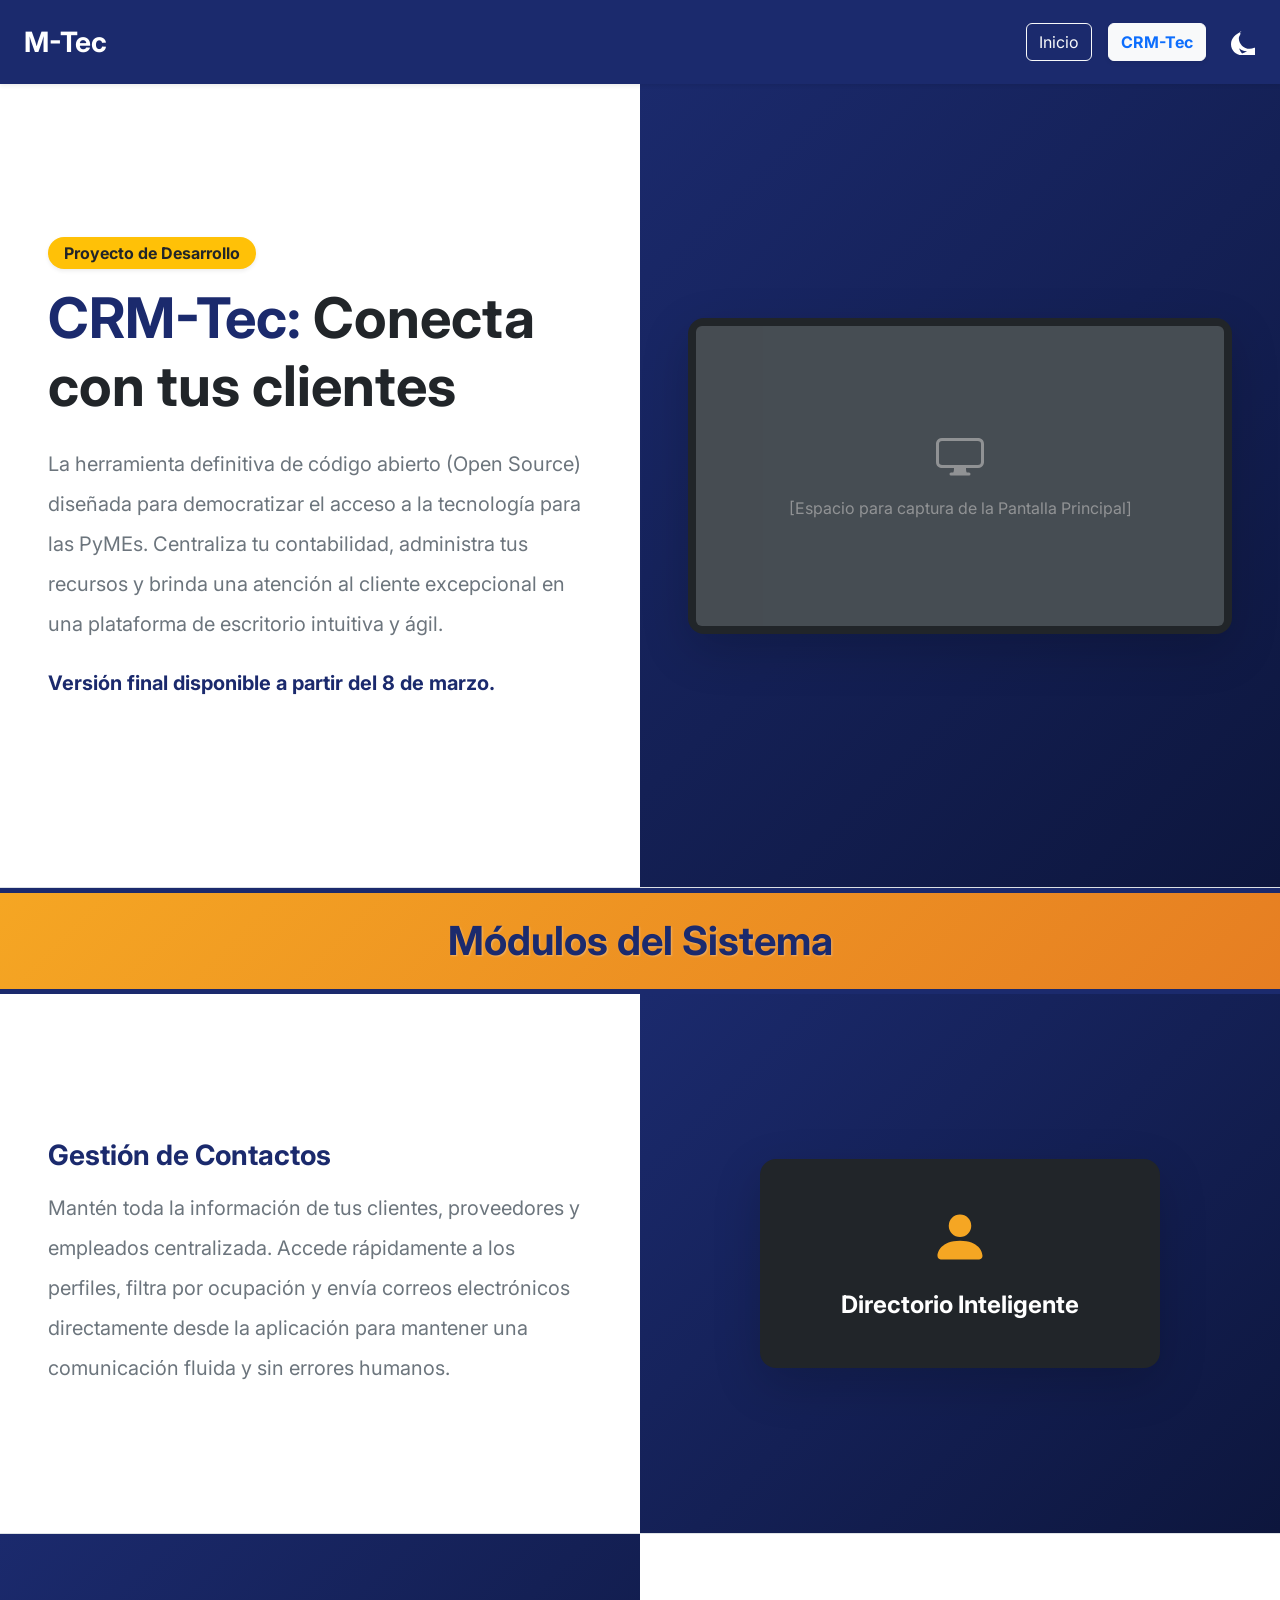
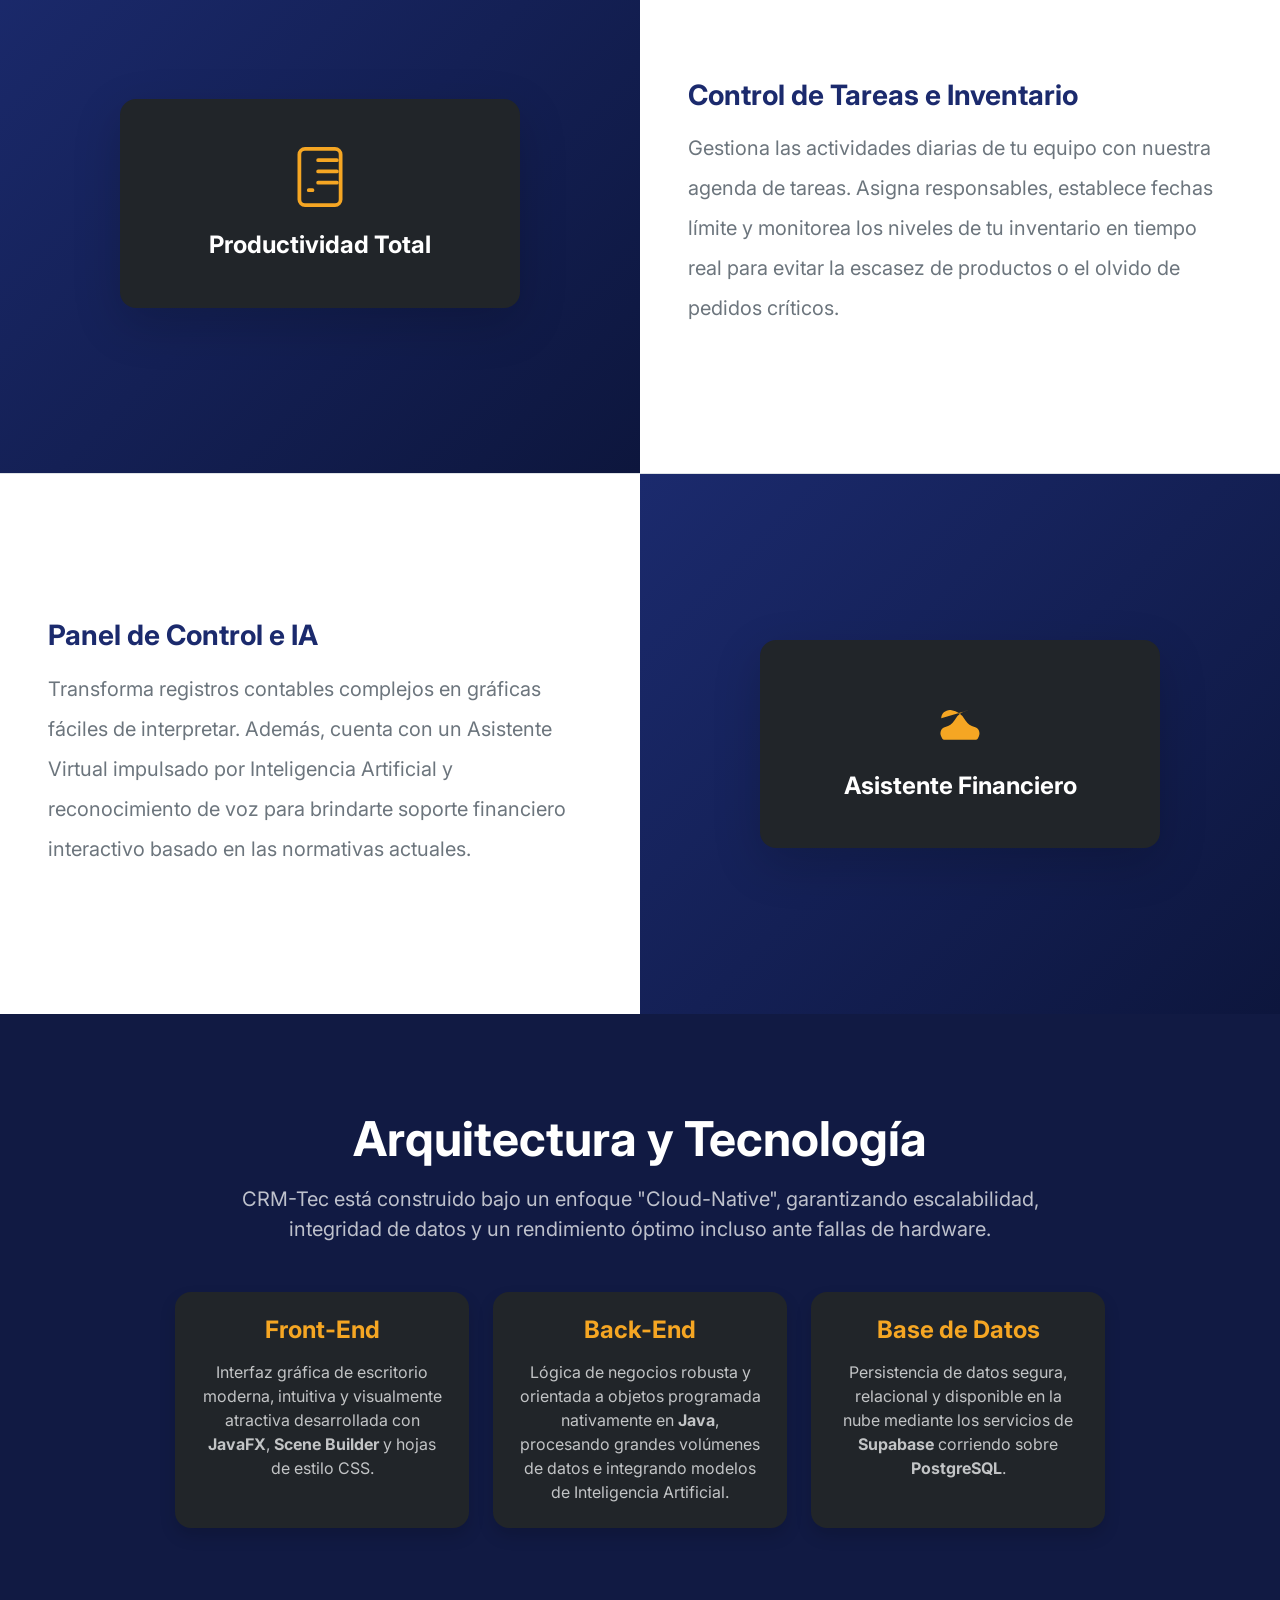
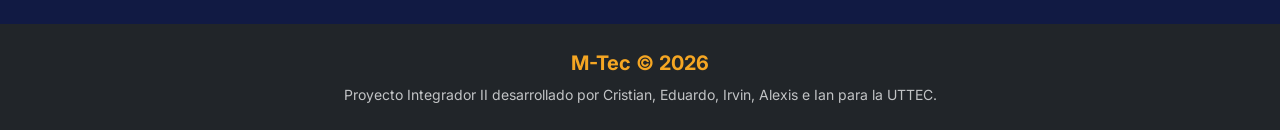
==== crm.html @ acd2c0f1 "Merge pull request #4 from ian-daniel-vera-hernandez/Dan arreglando enlaces" ====
<!DOCTYPE html>
<html lang="es" data-bs-theme="light">

<head>
  <meta charset="UTF-8">
  <meta name="viewport" content="width=device-width, initial-scale=1.0">
  <link href="https://cdn.jsdelivr.net/npm/bootstrap@5.3.2/dist/css/bootstrap.min.css" rel="stylesheet">
  <link rel="stylesheet" href="assets/css/index.css">
  <title>CRM-Tec | Gestión Inteligente</title>
</head>

<body>
  <nav class="navbar navbar-expand-lg navbar-dark barra-navegacion shadow-sm fixed-top">
    <div class="container-fluid px-4">
      <a class="navbar-brand fw-bold fs-3" href="index.html">M-Tec</a>
      <div class="d-flex gap-3 align-items-center">
        <a href="index.html" class="btn btn-outline-light">Inicio</a>
        <a href="crm.html" class="btn btn-light fw-bold text-primary shadow-sm">CRM-Tec</a>
        
        <button class="btn btn-link text-white p-0 ms-2" id="bd-theme-toggle" type="button" aria-expanded="false" aria-label="Cambiar tema">
          <svg class="bi theme-icon-active icono-luna" width="24" height="24" fill="currentColor" viewBox="0 0 16 16">
            <path d="M6 .278a.768.768 0 0 1 .08.858 7.208 7.208 0 0 0-.878 3.46c0 4.021 3.278 7.277 7.218 7.277a7.15 7.15 0 0 0 3.06-.683.768.768 0 0 1 .888.162 7.12 7.12 0 0 1 1.574 3.03.768.768 0 0 1-.81 1.002A11.305 11.305 0 0 1 7.23 16C3.237 16 0 12.763 0 8.77 0 4.91 3.105 1.766 7.02.484a.768.768 0 0 1 .18-.016zm.41 1.48A9.33 9.33 0 0 0 5 8.77c0 2.398.9 4.587 2.37 6.242A10.317 10.317 0 0 0 10.7 13.5a8.216 8.216 0 0 1-3.665-.877c-2.112-1.225-3.56-3.47-3.56-5.853 0-2.26.835-4.33 2.212-5.91zm0 0z"/>
          </svg>
          <svg class="bi d-none theme-icon-active icono-sol" width="24" height="24" fill="#F5A623" viewBox="0 0 16 16">
            <path d="M8 11a3 3 0 1 1 0-6 3 3 0 0 1 0 6zm0 1a4 4 0 1 0 0-8 4 4 0 0 0 0 8zM8 0a.5.5 0 0 1 .5.5v2a.5.5 0 0 1-1 0v-2A.5.5 0 0 1 8 0zm0 13a.5.5 0 0 1 .5.5v2a.5.5 0 0 1-1 0v-2a.5.5 0 0 1 .5-.5zM11.778 3.32a.5.5 0 0 1 .707 0l1.414 1.414a.5.5 0 0 1-.707.707L11.778 3.32zm-7.356 8.56a.5.5 0 0 1 .707 0l1.414 1.414a.5.5 0 0 1-.707.707l-1.414-1.414a.5.5 0 0 1 0-.707zm5.558 0a.5.5 0 0 1 .707 0l1.414 1.414a.5.5 0 0 1-.707.707L9.98 11.88zm-7.356-8.56a.5.5 0 0 1 .707 0l1.414 1.414a.5.5 0 0 1-.707.707L2.624 3.32zm13.376 4.68a.5.5 0 0 1 .5.5v1a.5.5 0 0 1-1 0v-1a.5.5 0 0 1 .5-.5zm-15 0a.5.5 0 0 1 .5.5v1a.5.5 0 0 1-1 0v-1a.5.5 0 0 1 .5-.5z"/>
          </svg>
        </button>
      </div>
    </div>
  </nav>

  <main class="container-fluid p-0 pt-5 mt-3">
    
    <div class="row g-0 contenedor1 border-bottom">
      <div class="col-12 col-md-6 d-flex justify-content-center align-items-start flex-column p-5 bg-body">
        <span class="badge bg-warning text-dark mb-3 px-3 py-2 fs-6 rounded-pill shadow-sm">Proyecto de Desarrollo</span>
        <h1 class="display-4 fw-bold mb-4"><span class="texto-destacado">CRM-Tec:</span> Conecta con tus clientes</h1>
        
        <p class="fs-5 text-secondary lh-lg mb-4">
          La herramienta definitiva de código abierto (Open Source) diseñada para democratizar el acceso a la tecnología para las PyMEs. Centraliza tu contabilidad, administra tus recursos y brinda una atención al cliente excepcional en una plataforma de escritorio intuitiva y ágil.
        </p>
        <p class="fs-5 fw-bold" style="color: #1B2A6D;">
          Versión final disponible a partir del 8 de marzo.
        </p>
      </div>

      <div class="col-12 col-md-6 divIzq d-flex justify-content-center align-items-center p-5">
        <div class="card bg-dark text-white border-0 shadow-lg w-100" style="border-radius: 1rem; max-width: 600px;">
          <div class="card-body p-2">
             <div class="bg-secondary rounded p-5 text-center d-flex flex-column justify-content-center align-items-center" style="height: 300px; opacity: 0.5;">
                 <svg xmlns="http://www.w3.org/2000/svg" width="48" height="48" fill="currentColor" class="bi bi-display mb-3" viewBox="0 0 16 16">
                    <path d="M0 4s0-2 2-2h12s2 0 2 2v6s0 2-2 2h-4c0 .667.083 1.167.25 1.5H11a.5.5 0 0 1 0 1H5a.5.5 0 0 1 0-1h.75c.167-.333.25-.833.25-1.5H2s-2 0-2-2V4zm1.398-.855a.758.758 0 0 0-.254.302A1.46 1.46 0 0 0 1 4.01V10c0 .325.078.502.145.602.07.105.17.188.302.254a1.464 1.464 0 0 0 .538.143L2.01 11H14c.325 0 .502-.078.602-.145a.758.758 0 0 0 .254-.302 1.464 1.464 0 0 0 .143-.538L15 10V4c0-.325-.078-.502-.145-.602a.757.757 0 0 0-.302-.254A1.46 1.46 0 0 0 13.99 3H2c-.325 0-.502.078-.602.145z"/>
                 </svg>
                 <p class="mb-0">[Espacio para captura de la Pantalla Principal]</p>
             </div>
          </div>
        </div>
      </div>
    </div>

    <div class="row g-0 justify-content-center align-items-center separador-titulo shadow-sm">
      <div class="col-12 text-center py-4 py-md-4">
        <h2 class="display-6 fw-bold text-body mb-0">Módulos del Sistema</h2>
      </div>
    </div>

    <div class="row g-0 contenedor-paso border-bottom">
      <div class="col-12 col-md-6 d-flex justify-content-center align-items-start flex-column p-5 bg-body">
        <h3 class="fw-bold mb-3 texto-destacado">Gestión de Contactos</h3>
        <p class="fs-5 text-secondary lh-lg mb-0">
          Mantén toda la información de tus clientes, proveedores y empleados centralizada. Accede rápidamente a los perfiles, filtra por ocupación y envía correos electrónicos directamente desde la aplicación para mantener una comunicación fluida y sin errores humanos.
        </p>
      </div>
      <div class="col-12 col-md-6 divIzq d-flex justify-content-center align-items-center p-5">
        <div class="card bg-dark text-white border-0 shadow-lg" style="border-radius: 1rem; max-width: 400px; width: 100%;">
          <div class="card-body text-center p-5">
            <div class="mb-4">
              <svg xmlns="http://www.w3.org/2000/svg" width="60" height="60" class="icono-paso" fill="#F5A623" viewBox="0 0 16 16">
                <path d="M3 14s-1 0-1-1 1-4 6-4 6 3 6 4-1 1-1 1H3Zm5-6a3 3 0 1 0 0-6 3 3 0 0 0 0 6Z"/>
              </svg>
            </div>
            <h4 class="card-title fw-bold mb-0">Directorio Inteligente</h4>
          </div>
        </div>
      </div>
    </div>

    <div class="row g-0 contenedor-paso border-bottom flex-column-reverse flex-md-row">
      <div class="col-12 col-md-6 divIzq d-flex justify-content-center align-items-center p-5">
        <div class="card bg-dark text-white border-0 shadow-lg" style="border-radius: 1rem; max-width: 400px; width: 100%;">
          <div class="card-body text-center p-5">
            <div class="mb-4">
              <svg xmlns="http://www.w3.org/2000/svg" width="60" height="60" class="icono-paso" fill="#F5A623" viewBox="0 0 16 16">
                <path d="M12.5 3a.5.5 0 0 1 0 1h-5a.5.5 0 0 1 0-1h5zm0 3a.5.5 0 0 1 0 1h-5a.5.5 0 0 1 0-1h5zm.5 3.5a.5.5 0 0 0-.5-.5h-5a.5.5 0 0 0 0 1h5a.5.5 0 0 0 .5-.5zm-6.5 2a.5.5 0 0 0-.5-.5h-1a.5.5 0 0 0 0 1h1a.5.5 0 0 0 .5-.5z"/>
                <path d="M2 2a2 2 0 0 1 2-2h8a2 2 0 0 1 2 2v12a2 2 0 0 1-2 2H4a2 2 0 0 1-2-2V2zm10-1H4a1 1 0 0 0-1 1v12a1 1 0 0 0 1 1h8a1 1 0 0 0 1-1V2a1 1 0 0 0-1-1z"/>
              </svg>
            </div>
            <h4 class="card-title fw-bold mb-0">Productividad Total</h4>
          </div>
        </div>
      </div>
      <div class="col-12 col-md-6 d-flex justify-content-center align-items-start flex-column p-5 bg-body">
        <h3 class="fw-bold mb-3 texto-destacado">Control de Tareas e Inventario</h3>
        <p class="fs-5 text-secondary lh-lg mb-0">
          Gestiona las actividades diarias de tu equipo con nuestra agenda de tareas. Asigna responsables, establece fechas límite y monitorea los niveles de tu inventario en tiempo real para evitar la escasez de productos o el olvido de pedidos críticos.
        </p>
      </div>
    </div>

    <div class="row g-0 contenedor-paso">
      <div class="col-12 col-md-6 d-flex justify-content-center align-items-start flex-column p-5 bg-body">
        <h3 class="fw-bold mb-3 texto-destacado">Panel de Control e IA</h3>
        <p class="fs-5 text-secondary lh-lg mb-0">
          Transforma registros contables complejos en gráficas fáciles de interpretar. Además, cuenta con un Asistente Virtual impulsado por Inteligencia Artificial y reconocimiento de voz para brindarte soporte financiero interactivo basado en las normativas actuales.
        </p>
      </div>
      <div class="col-12 col-md-6 divIzq d-flex justify-content-center align-items-center p-5">
        <div class="card bg-dark text-white border-0 shadow-lg" style="border-radius: 1rem; max-width: 400px; width: 100%;">
          <div class="card-body text-center p-5">
            <div class="mb-4">
              <svg xmlns="http://www.w3.org/2000/svg" width="60" height="60" class="icono-paso" fill="#F5A623" viewBox="0 0 16 16">
                <path d="M6 12.5a.5.5 0 0 1 .5-.5h3a.5.5 0 0 1 0 1h-3a.5.5 0 0 1-.5-.5ZM3 8.062C3 6.76 4.235 5.765 5.53 5.889a5.22 5.22 0 0 1 3.928 2.769 4.368 4.368 0 0 0 2.426 1.76c1.081.24 1.616 1.498 1.156 2.476l-.283.605a.5.5 0 0 1-.453.284h-8.6a.5.5 0 0 1-.453-.284l-.283-.605C2.502 11.92 3 10.662 4.081 10.422a4.368 4.368 0 0 0 2.426-1.76 5.22 5.22 0 0 1 3.928-2.769Z"/>
              </svg>
            </div>
            <h4 class="card-title fw-bold mb-0">Asistente Financiero</h4>
          </div>
        </div>
      </div>
    </div>

    <div class="row g-0 justify-content-center align-items-center py-5" style="background-color: #111a43;">
      <div class="col-12 text-center p-5">
        <h2 class="display-5 fw-bold text-white mb-3">Arquitectura y Tecnología</h2>
        <p class="fs-5 text-light opacity-75 mb-5 mx-auto" style="max-width: 800px;">
          CRM-Tec está construido bajo un enfoque "Cloud-Native", garantizando escalabilidad, integridad de datos y un rendimiento óptimo incluso ante fallas de hardware.
        </p>
        
        <div class="row justify-content-center gap-4 px-3">
          <div class="col-12 col-md-3 card bg-dark text-white border-0 shadow p-4" style="border-radius: 1rem;">
            <h4 class="fw-bold mb-3" style="color: #F5A623;">Front-End</h4>
            <p class="text-light opacity-75 mb-0">Interfaz gráfica de escritorio moderna, intuitiva y visualmente atractiva desarrollada con <strong>JavaFX</strong>, <strong>Scene Builder</strong> y hojas de estilo CSS.</p>
          </div>
          
          <div class="col-12 col-md-3 card bg-dark text-white border-0 shadow p-4" style="border-radius: 1rem;">
            <h4 class="fw-bold mb-3" style="color: #F5A623;">Back-End</h4>
            <p class="text-light opacity-75 mb-0">Lógica de negocios robusta y orientada a objetos programada nativamente en <strong>Java</strong>, procesando grandes volúmenes de datos e integrando modelos de Inteligencia Artificial.</p>
          </div>

          <div class="col-12 col-md-3 card bg-dark text-white border-0 shadow p-4" style="border-radius: 1rem;">
            <h4 class="fw-bold mb-3" style="color: #F5A623;">Base de Datos</h4>
            <p class="text-light opacity-75 mb-0">Persistencia de datos segura, relacional y disponible en la nube mediante los servicios de <strong>Supabase</strong> corriendo sobre <strong>PostgreSQL</strong>.</p>
          </div>
        </div>
      </div>
    </div>

    <footer class="bg-dark text-white text-center py-4">
      <div class="container">
          <p class="mb-1 fw-bold fs-5" style="color: #F5A623;">M-Tec &copy; 2026</p>
          <small class="text-light opacity-75">Proyecto Integrador II desarrollado por Cristian, Eduardo, Irvin, Alexis e Ian para la UTTEC.</small>
      </div>
    </footer>

  </main>

  <script src="https://cdn.jsdelivr.net/npm/bootstrap@5.3.2/dist/js/bootstrap.bundle.min.js"></script>
  <script src="assets/js/theme.js"></script>
</body>

</html>
---- assets/css/index.css ----
/* Importamos una fuente más limpia de Google Fonts (opcional pero recomendado) */
@import url('https://fonts.googleapis.com/css2?family=Inter:wght@300;400;600;700&display=swap');

body {
    font-family: 'Inter', sans-serif; /* Cambia la fuente estándar por una más moderna */
}

/* Barra de navegación */
.barra-navegacion {
    background-color: #1B2A6D;
    padding: 1rem 0;
}

/* Lado izquierdo con un degradado sutil para mayor profundidad */
.divIzq {
    background: linear-gradient(135deg, #1B2A6D 0%, #0d163d 100%);
}

/* Ajustamos la altura restando aproximadamente el alto del navbar */
.contenedor1 {
    min-height: calc(100vh - 76px);
}

/* Color personalizado para destacar texto en el lado derecho */
.texto-destacado {
    color: #1B2A6D;
}

/* Franja de separación con color cálido complementario */
.separador-titulo {
    /* Degradado sutil en tonos ámbar/dorado tecnológico */
    background: linear-gradient(135deg, #F5A623 0%, #E67E22 100%);
    border-top: 5px solid #1B2A6D; /* Una pequeña línea azul arriba para fusionar con la sección anterior */
        border-bottom: 5px solid #1B2A6D; /* Una pequeña línea azul arriba para fusionar con la sección anterior */

}

/* Ajustes para el texto sobre el fondo cálido */
.separador-titulo h2 {
    /* Usamos el azul marino de M-Tec para el texto, creando un contraste perfecto */
    color: #1B2A6D !important; 
    text-shadow: 1px 1px 2px rgba(255, 255, 255, 0.3); /* Un brillo sutil para que resalte más */
}

/* Definición de la animación para el brillo */
@keyframes brilloMetal {
    0% { transform: translateX(-100%); }
    20% { transform: translateX(100%); }
    100% { transform: translateX(100%); }
}

/* Ajustes para el texto sobre el metal */
.separador-metalizado h2 {
    /* Usamos un color oscuro casi negro para contrastar bien */
    color: #333 !important; 
    position: relative; /* Asegura que el texto esté sobre el brillo */
    z-index: 1; 
}

/* Altura uniforme para los pasos de "Cómo trabajamos" */
.contenedor-paso {
    min-height: 60vh; /* Ocupará el 60% de la altura de la pantalla */
}

/* Opcional: Si en algún momento quieres cambiar el color de los íconos */
.icono-paso {
    fill: #F5A623; /* Tu color ámbar */
}

/* Efecto hover para el botón de contacto */
.contact-hover {
    transition: transform 0.3s ease, box-shadow 0.3s ease;
}

.contact-hover:hover {
    transform: translateY(-5px);
    box-shadow: 0 10px 20px rgba(0,0,0,0.2) !important;
}
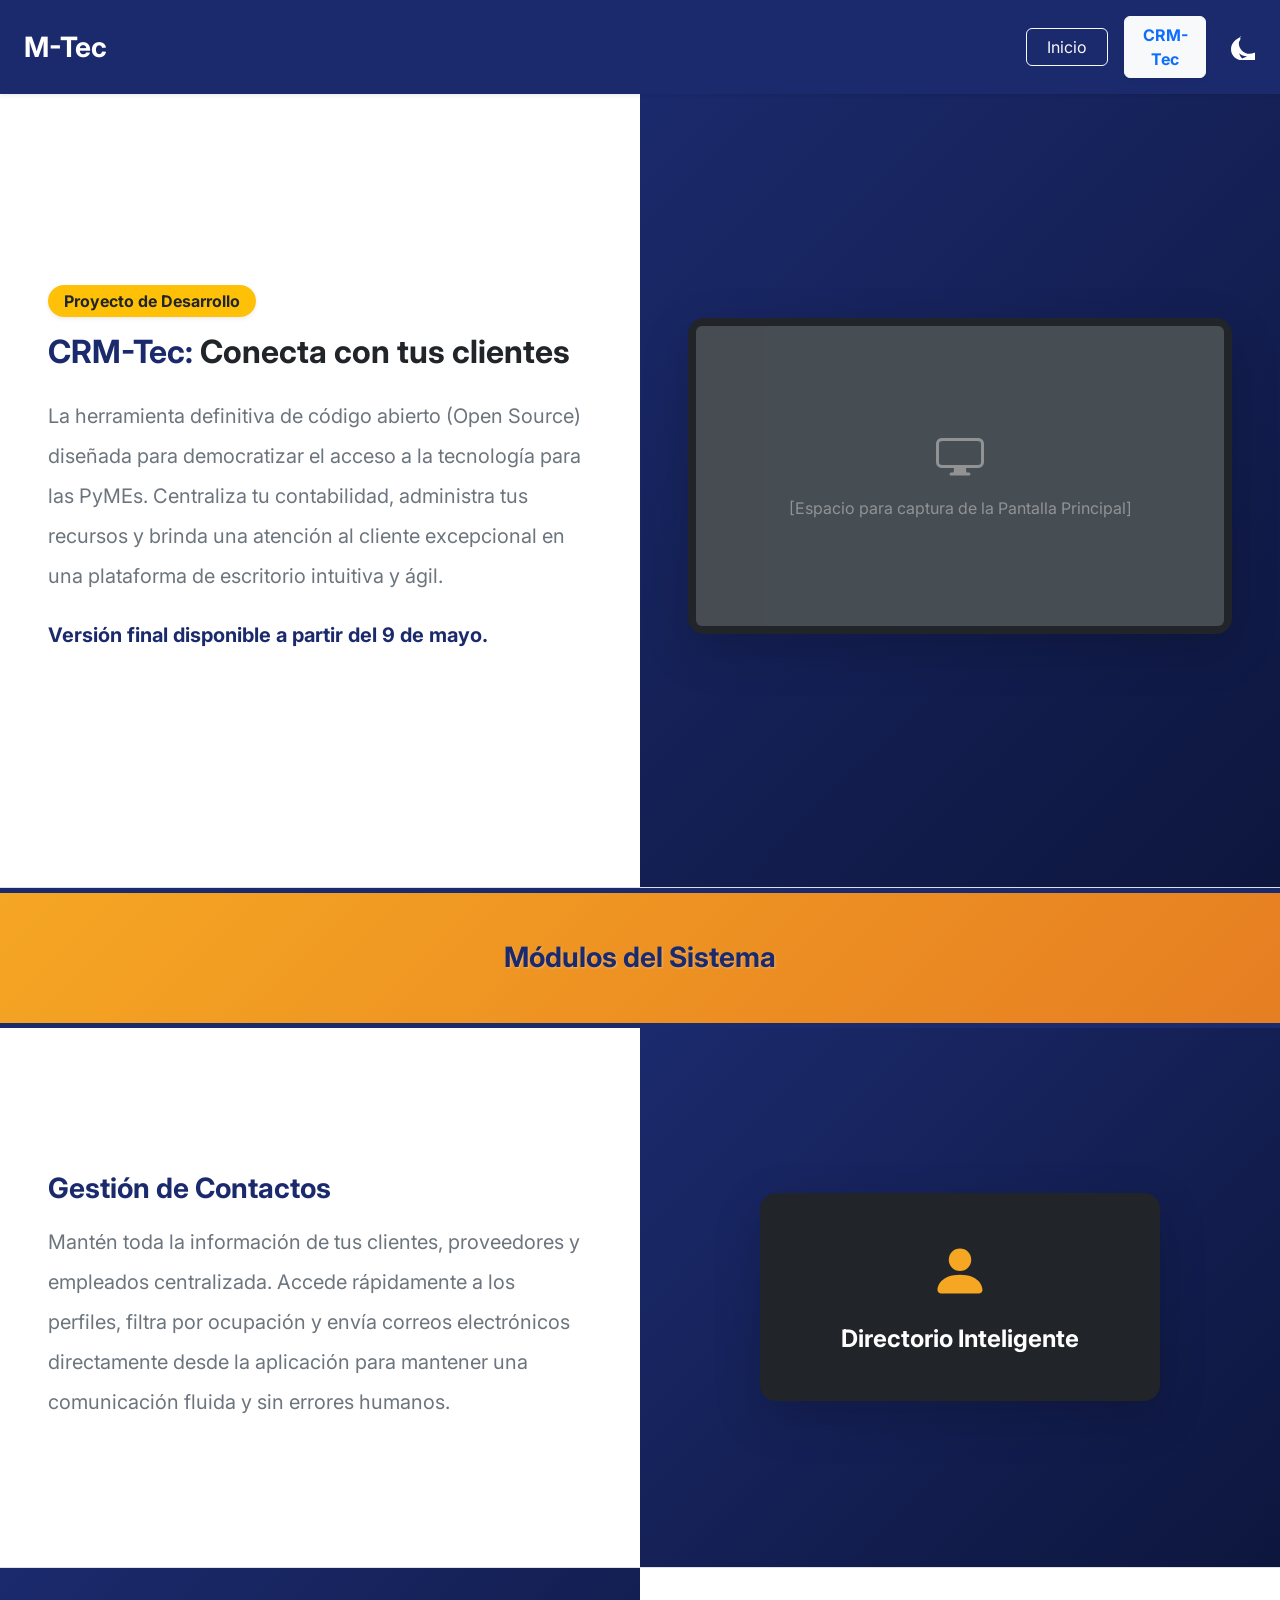
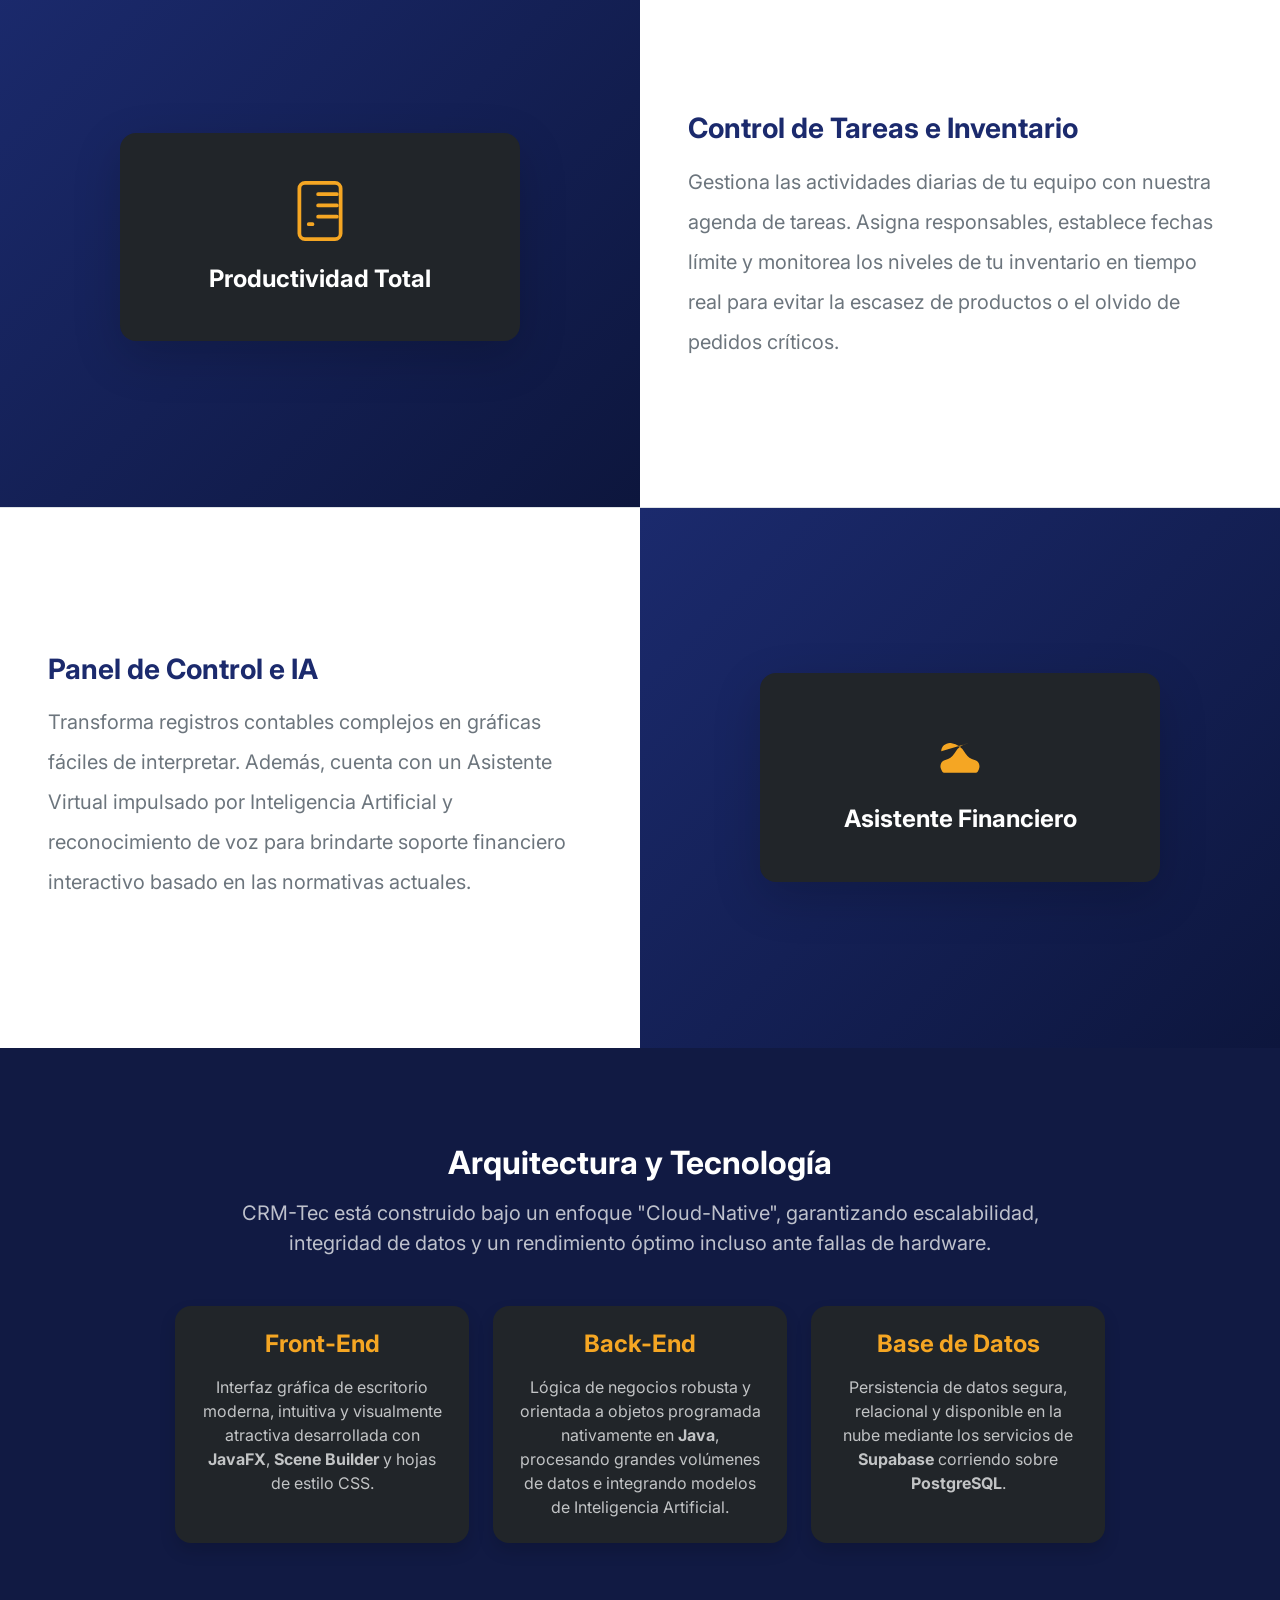
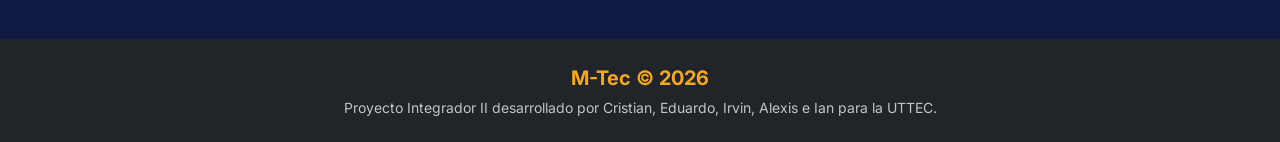
==== commit 9ef978e4: "responsividad" ====
--- a/crm.html
+++ b/crm.html
@@ -13,18 +13,25 @@
   <nav class="navbar navbar-expand-lg navbar-dark barra-navegacion shadow-sm fixed-top">
     <div class="container-fluid px-4">
       <a class="navbar-brand fw-bold fs-3" href="index.html">M-Tec</a>
-      <div class="d-flex gap-3 align-items-center">
-        <a href="index.html" class="btn btn-outline-light">Inicio</a>
-        <a href="crm.html" class="btn btn-light fw-bold text-primary shadow-sm">CRM-Tec</a>
-        
-        <button class="btn btn-link text-white p-0 ms-2" id="bd-theme-toggle" type="button" aria-expanded="false" aria-label="Cambiar tema">
-          <svg class="bi theme-icon-active icono-luna" width="24" height="24" fill="currentColor" viewBox="0 0 16 16">
-            <path d="M6 .278a.768.768 0 0 1 .08.858 7.208 7.208 0 0 0-.878 3.46c0 4.021 3.278 7.277 7.218 7.277a7.15 7.15 0 0 0 3.06-.683.768.768 0 0 1 .888.162 7.12 7.12 0 0 1 1.574 3.03.768.768 0 0 1-.81 1.002A11.305 11.305 0 0 1 7.23 16C3.237 16 0 12.763 0 8.77 0 4.91 3.105 1.766 7.02.484a.768.768 0 0 1 .18-.016zm.41 1.48A9.33 9.33 0 0 0 5 8.77c0 2.398.9 4.587 2.37 6.242A10.317 10.317 0 0 0 10.7 13.5a8.216 8.216 0 0 1-3.665-.877c-2.112-1.225-3.56-3.47-3.56-5.853 0-2.26.835-4.33 2.212-5.91zm0 0z"/>
-          </svg>
-          <svg class="bi d-none theme-icon-active icono-sol" width="24" height="24" fill="#F5A623" viewBox="0 0 16 16">
-            <path d="M8 11a3 3 0 1 1 0-6 3 3 0 0 1 0 6zm0 1a4 4 0 1 0 0-8 4 4 0 0 0 0 8zM8 0a.5.5 0 0 1 .5.5v2a.5.5 0 0 1-1 0v-2A.5.5 0 0 1 8 0zm0 13a.5.5 0 0 1 .5.5v2a.5.5 0 0 1-1 0v-2a.5.5 0 0 1 .5-.5zM11.778 3.32a.5.5 0 0 1 .707 0l1.414 1.414a.5.5 0 0 1-.707.707L11.778 3.32zm-7.356 8.56a.5.5 0 0 1 .707 0l1.414 1.414a.5.5 0 0 1-.707.707l-1.414-1.414a.5.5 0 0 1 0-.707zm5.558 0a.5.5 0 0 1 .707 0l1.414 1.414a.5.5 0 0 1-.707.707L9.98 11.88zm-7.356-8.56a.5.5 0 0 1 .707 0l1.414 1.414a.5.5 0 0 1-.707.707L2.624 3.32zm13.376 4.68a.5.5 0 0 1 .5.5v1a.5.5 0 0 1-1 0v-1a.5.5 0 0 1 .5-.5zm-15 0a.5.5 0 0 1 .5.5v1a.5.5 0 0 1-1 0v-1a.5.5 0 0 1 .5-.5z"/>
-          </svg>
-        </button>
+      
+      <button class="navbar-toggler border-0 shadow-none" type="button" data-bs-toggle="collapse" data-bs-target="#menuNavegacion" aria-controls="menuNavegacion" aria-expanded="false" aria-label="Alternar navegación">
+        <span class="navbar-toggler-icon"></span>
+      </button>
+
+      <div class="collapse navbar-collapse justify-content-end mt-3 mt-lg-0" id="menuNavegacion">
+        <div class="d-flex gap-3 align-items-center flex-column flex-lg-row">
+          <a href="index.html" class="btn btn-outline-light w-100 text-center">Inicio</a>
+          <a href="crm.html" class="btn btn-light fw-bold text-primary shadow-sm w-100 text-center">CRM-Tec</a>
+          
+          <button class="btn btn-link text-white p-0 ms-lg-2 mt-2 mt-lg-0" id="bd-theme-toggle" type="button" aria-expanded="false" aria-label="Cambiar tema">
+            <svg class="bi theme-icon-active icono-luna" width="24" height="24" fill="currentColor" viewBox="0 0 16 16">
+              <path d="M6 .278a.768.768 0 0 1 .08.858 7.208 7.208 0 0 0-.878 3.46c0 4.021 3.278 7.277 7.218 7.277a7.15 7.15 0 0 0 3.06-.683.768.768 0 0 1 .888.162 7.12 7.12 0 0 1 1.574 3.03.768.768 0 0 1-.81 1.002A11.305 11.305 0 0 1 7.23 16C3.237 16 0 12.763 0 8.77 0 4.91 3.105 1.766 7.02.484a.768.768 0 0 1 .18-.016zm.41 1.48A9.33 9.33 0 0 0 5 8.77c0 2.398.9 4.587 2.37 6.242A10.317 10.317 0 0 0 10.7 13.5a8.216 8.216 0 0 1-3.665-.877c-2.112-1.225-3.56-3.47-3.56-5.853 0-2.26.835-4.33 2.212-5.91zm0 0z"/>
+            </svg>
+            <svg class="bi d-none theme-icon-active icono-sol" width="24" height="24" fill="#F5A623" viewBox="0 0 16 16">
+              <path d="M8 11a3 3 0 1 1 0-6 3 3 0 0 1 0 6zm0 1a4 4 0 1 0 0-8 4 4 0 0 0 0 8zM8 0a.5.5 0 0 1 .5.5v2a.5.5 0 0 1-1 0v-2A.5.5 0 0 1 8 0zm0 13a.5.5 0 0 1 .5.5v2a.5.5 0 0 1-1 0v-2a.5.5 0 0 1 .5-.5zM11.778 3.32a.5.5 0 0 1 .707 0l1.414 1.414a.5.5 0 0 1-.707.707L11.778 3.32zm-7.356 8.56a.5.5 0 0 1 .707 0l1.414 1.414a.5.5 0 0 1-.707.707l-1.414-1.414a.5.5 0 0 1 0-.707zm5.558 0a.5.5 0 0 1 .707 0l1.414 1.414a.5.5 0 0 1-.707.707L9.98 11.88zm-7.356-8.56a.5.5 0 0 1 .707 0l1.414 1.414a.5.5 0 0 1-.707.707L2.624 3.32zm13.376 4.68a.5.5 0 0 1 .5.5v1a.5.5 0 0 1-1 0v-1a.5.5 0 0 1 .5-.5zm-15 0a.5.5 0 0 1 .5.5v1a.5.5 0 0 1-1 0v-1a.5.5 0 0 1 .5-.5z"/>
+            </svg>
+          </button>
+        </div>
       </div>
     </div>
   </nav>
@@ -32,26 +39,26 @@
   <main class="container-fluid p-0 pt-5 mt-3">
     
     <div class="row g-0 contenedor1 border-bottom">
-      <div class="col-12 col-md-6 d-flex justify-content-center align-items-start flex-column p-5 bg-body">
+      <div class="col-12 col-md-6 d-flex justify-content-center align-items-center align-items-md-start flex-column p-4 p-md-5 bg-body text-center text-md-start">
         <span class="badge bg-warning text-dark mb-3 px-3 py-2 fs-6 rounded-pill shadow-sm">Proyecto de Desarrollo</span>
-        <h1 class="display-4 fw-bold mb-4"><span class="texto-destacado">CRM-Tec:</span> Conecta con tus clientes</h1>
+        <h1 class="display-4 fw-bold mb-4 w-100 fs-2 fs-md-1"><span class="texto-destacado">CRM-Tec:</span> Conecta con tus clientes</h1>
         
         <p class="fs-5 text-secondary lh-lg mb-4">
           La herramienta definitiva de código abierto (Open Source) diseñada para democratizar el acceso a la tecnología para las PyMEs. Centraliza tu contabilidad, administra tus recursos y brinda una atención al cliente excepcional en una plataforma de escritorio intuitiva y ágil.
         </p>
-        <p class="fs-5 fw-bold" style="color: #1B2A6D;">
-          Versión final disponible a partir del 8 de marzo.
+        <p class="fs-5 fw-bold w-100" style="color: #1B2A6D;">
+          Versión final disponible a partir del 9 de mayo.
         </p>
       </div>
 
-      <div class="col-12 col-md-6 divIzq d-flex justify-content-center align-items-center p-5">
+      <div class="col-12 col-md-6 divIzq d-flex justify-content-center align-items-center p-4 p-md-5">
         <div class="card bg-dark text-white border-0 shadow-lg w-100" style="border-radius: 1rem; max-width: 600px;">
           <div class="card-body p-2">
-             <div class="bg-secondary rounded p-5 text-center d-flex flex-column justify-content-center align-items-center" style="height: 300px; opacity: 0.5;">
+             <div class="bg-secondary rounded p-4 p-md-5 text-center d-flex flex-column justify-content-center align-items-center" style="height: 300px; opacity: 0.5;">
                  <svg xmlns="http://www.w3.org/2000/svg" width="48" height="48" fill="currentColor" class="bi bi-display mb-3" viewBox="0 0 16 16">
                     <path d="M0 4s0-2 2-2h12s2 0 2 2v6s0 2-2 2h-4c0 .667.083 1.167.25 1.5H11a.5.5 0 0 1 0 1H5a.5.5 0 0 1 0-1h.75c.167-.333.25-.833.25-1.5H2s-2 0-2-2V4zm1.398-.855a.758.758 0 0 0-.254.302A1.46 1.46 0 0 0 1 4.01V10c0 .325.078.502.145.602.07.105.17.188.302.254a1.464 1.464 0 0 0 .538.143L2.01 11H14c.325 0 .502-.078.602-.145a.758.758 0 0 0 .254-.302 1.464 1.464 0 0 0 .143-.538L15 10V4c0-.325-.078-.502-.145-.602a.757.757 0 0 0-.302-.254A1.46 1.46 0 0 0 13.99 3H2c-.325 0-.502.078-.602.145z"/>
                  </svg>
-                 <p class="mb-0">[Espacio para captura de la Pantalla Principal]</p>
+                 <p class="mb-0 fs-6">[Espacio para captura de la Pantalla Principal]</p>
              </div>
           </div>
         </div>
@@ -59,21 +66,21 @@
     </div>
 
     <div class="row g-0 justify-content-center align-items-center separador-titulo shadow-sm">
-      <div class="col-12 text-center py-4 py-md-4">
-        <h2 class="display-6 fw-bold text-body mb-0">Módulos del Sistema</h2>
+      <div class="col-12 text-center py-4 py-md-5 px-3">
+        <h2 class="display-6 fw-bold text-body mb-0 fs-3 fs-md-2">Módulos del Sistema</h2>
       </div>
     </div>
 
     <div class="row g-0 contenedor-paso border-bottom">
-      <div class="col-12 col-md-6 d-flex justify-content-center align-items-start flex-column p-5 bg-body">
+      <div class="col-12 col-md-6 d-flex justify-content-center align-items-center align-items-md-start flex-column p-4 p-md-5 bg-body text-center text-md-start">
         <h3 class="fw-bold mb-3 texto-destacado">Gestión de Contactos</h3>
         <p class="fs-5 text-secondary lh-lg mb-0">
           Mantén toda la información de tus clientes, proveedores y empleados centralizada. Accede rápidamente a los perfiles, filtra por ocupación y envía correos electrónicos directamente desde la aplicación para mantener una comunicación fluida y sin errores humanos.
         </p>
       </div>
-      <div class="col-12 col-md-6 divIzq d-flex justify-content-center align-items-center p-5">
+      <div class="col-12 col-md-6 divIzq d-flex justify-content-center align-items-center p-4 p-md-5">
         <div class="card bg-dark text-white border-0 shadow-lg" style="border-radius: 1rem; max-width: 400px; width: 100%;">
-          <div class="card-body text-center p-5">
+          <div class="card-body text-center p-4 p-md-5">
             <div class="mb-4">
               <svg xmlns="http://www.w3.org/2000/svg" width="60" height="60" class="icono-paso" fill="#F5A623" viewBox="0 0 16 16">
                 <path d="M3 14s-1 0-1-1 1-4 6-4 6 3 6 4-1 1-1 1H3Zm5-6a3 3 0 1 0 0-6 3 3 0 0 0 0 6Z"/>
@@ -86,9 +93,9 @@
     </div>
 
     <div class="row g-0 contenedor-paso border-bottom flex-column-reverse flex-md-row">
-      <div class="col-12 col-md-6 divIzq d-flex justify-content-center align-items-center p-5">
+      <div class="col-12 col-md-6 divIzq d-flex justify-content-center align-items-center p-4 p-md-5">
         <div class="card bg-dark text-white border-0 shadow-lg" style="border-radius: 1rem; max-width: 400px; width: 100%;">
-          <div class="card-body text-center p-5">
+          <div class="card-body text-center p-4 p-md-5">
             <div class="mb-4">
               <svg xmlns="http://www.w3.org/2000/svg" width="60" height="60" class="icono-paso" fill="#F5A623" viewBox="0 0 16 16">
                 <path d="M12.5 3a.5.5 0 0 1 0 1h-5a.5.5 0 0 1 0-1h5zm0 3a.5.5 0 0 1 0 1h-5a.5.5 0 0 1 0-1h5zm.5 3.5a.5.5 0 0 0-.5-.5h-5a.5.5 0 0 0 0 1h5a.5.5 0 0 0 .5-.5zm-6.5 2a.5.5 0 0 0-.5-.5h-1a.5.5 0 0 0 0 1h1a.5.5 0 0 0 .5-.5z"/>
@@ -99,7 +106,7 @@
           </div>
         </div>
       </div>
-      <div class="col-12 col-md-6 d-flex justify-content-center align-items-start flex-column p-5 bg-body">
+      <div class="col-12 col-md-6 d-flex justify-content-center align-items-center align-items-md-start flex-column p-4 p-md-5 bg-body text-center text-md-start">
         <h3 class="fw-bold mb-3 texto-destacado">Control de Tareas e Inventario</h3>
         <p class="fs-5 text-secondary lh-lg mb-0">
           Gestiona las actividades diarias de tu equipo con nuestra agenda de tareas. Asigna responsables, establece fechas límite y monitorea los niveles de tu inventario en tiempo real para evitar la escasez de productos o el olvido de pedidos críticos.
@@ -108,15 +115,15 @@
     </div>
 
     <div class="row g-0 contenedor-paso">
-      <div class="col-12 col-md-6 d-flex justify-content-center align-items-start flex-column p-5 bg-body">
+      <div class="col-12 col-md-6 d-flex justify-content-center align-items-center align-items-md-start flex-column p-4 p-md-5 bg-body text-center text-md-start">
         <h3 class="fw-bold mb-3 texto-destacado">Panel de Control e IA</h3>
         <p class="fs-5 text-secondary lh-lg mb-0">
           Transforma registros contables complejos en gráficas fáciles de interpretar. Además, cuenta con un Asistente Virtual impulsado por Inteligencia Artificial y reconocimiento de voz para brindarte soporte financiero interactivo basado en las normativas actuales.
         </p>
       </div>
-      <div class="col-12 col-md-6 divIzq d-flex justify-content-center align-items-center p-5">
+      <div class="col-12 col-md-6 divIzq d-flex justify-content-center align-items-center p-4 p-md-5">
         <div class="card bg-dark text-white border-0 shadow-lg" style="border-radius: 1rem; max-width: 400px; width: 100%;">
-          <div class="card-body text-center p-5">
+          <div class="card-body text-center p-4 p-md-5">
             <div class="mb-4">
               <svg xmlns="http://www.w3.org/2000/svg" width="60" height="60" class="icono-paso" fill="#F5A623" viewBox="0 0 16 16">
                 <path d="M6 12.5a.5.5 0 0 1 .5-.5h3a.5.5 0 0 1 0 1h-3a.5.5 0 0 1-.5-.5ZM3 8.062C3 6.76 4.235 5.765 5.53 5.889a5.22 5.22 0 0 1 3.928 2.769 4.368 4.368 0 0 0 2.426 1.76c1.081.24 1.616 1.498 1.156 2.476l-.283.605a.5.5 0 0 1-.453.284h-8.6a.5.5 0 0 1-.453-.284l-.283-.605C2.502 11.92 3 10.662 4.081 10.422a4.368 4.368 0 0 0 2.426-1.76 5.22 5.22 0 0 1 3.928-2.769Z"/>
@@ -129,8 +136,8 @@
     </div>
 
     <div class="row g-0 justify-content-center align-items-center py-5" style="background-color: #111a43;">
-      <div class="col-12 text-center p-5">
-        <h2 class="display-5 fw-bold text-white mb-3">Arquitectura y Tecnología</h2>
+      <div class="col-12 text-center p-4 p-md-5">
+        <h2 class="display-5 fw-bold text-white mb-3 fs-2 fs-md-1">Arquitectura y Tecnología</h2>
         <p class="fs-5 text-light opacity-75 mb-5 mx-auto" style="max-width: 800px;">
           CRM-Tec está construido bajo un enfoque "Cloud-Native", garantizando escalabilidad, integridad de datos y un rendimiento óptimo incluso ante fallas de hardware.
         </p>
@@ -155,9 +162,9 @@
     </div>
 
     <footer class="bg-dark text-white text-center py-4">
-      <div class="container">
+      <div class="container px-3">
           <p class="mb-1 fw-bold fs-5" style="color: #F5A623;">M-Tec &copy; 2026</p>
-          <small class="text-light opacity-75">Proyecto Integrador II desarrollado por Cristian, Eduardo, Irvin, Alexis e Ian para la UTTEC.</small>
+          <small class="text-light opacity-75 d-block">Proyecto Integrador II desarrollado por Cristian, Eduardo, Irvin, Alexis e Ian para la UTTEC.</small>
       </div>
     </footer>
 
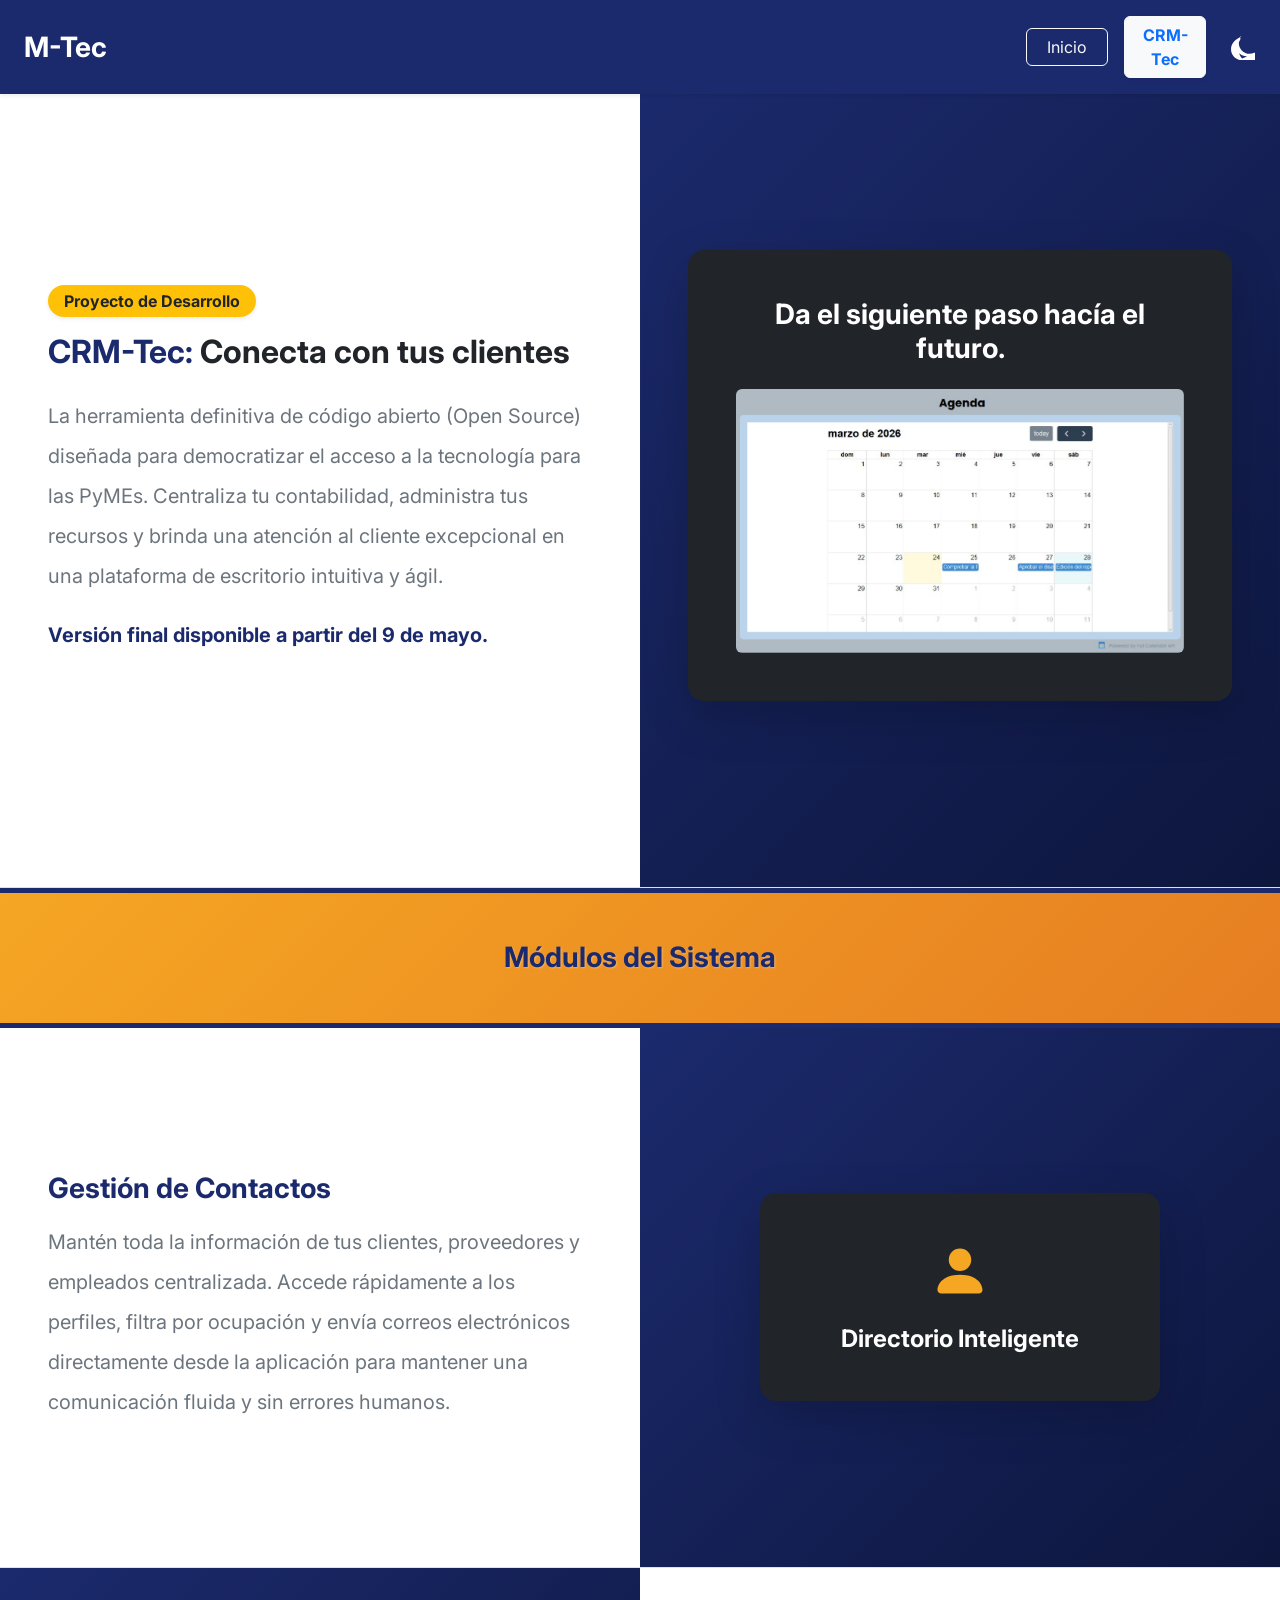
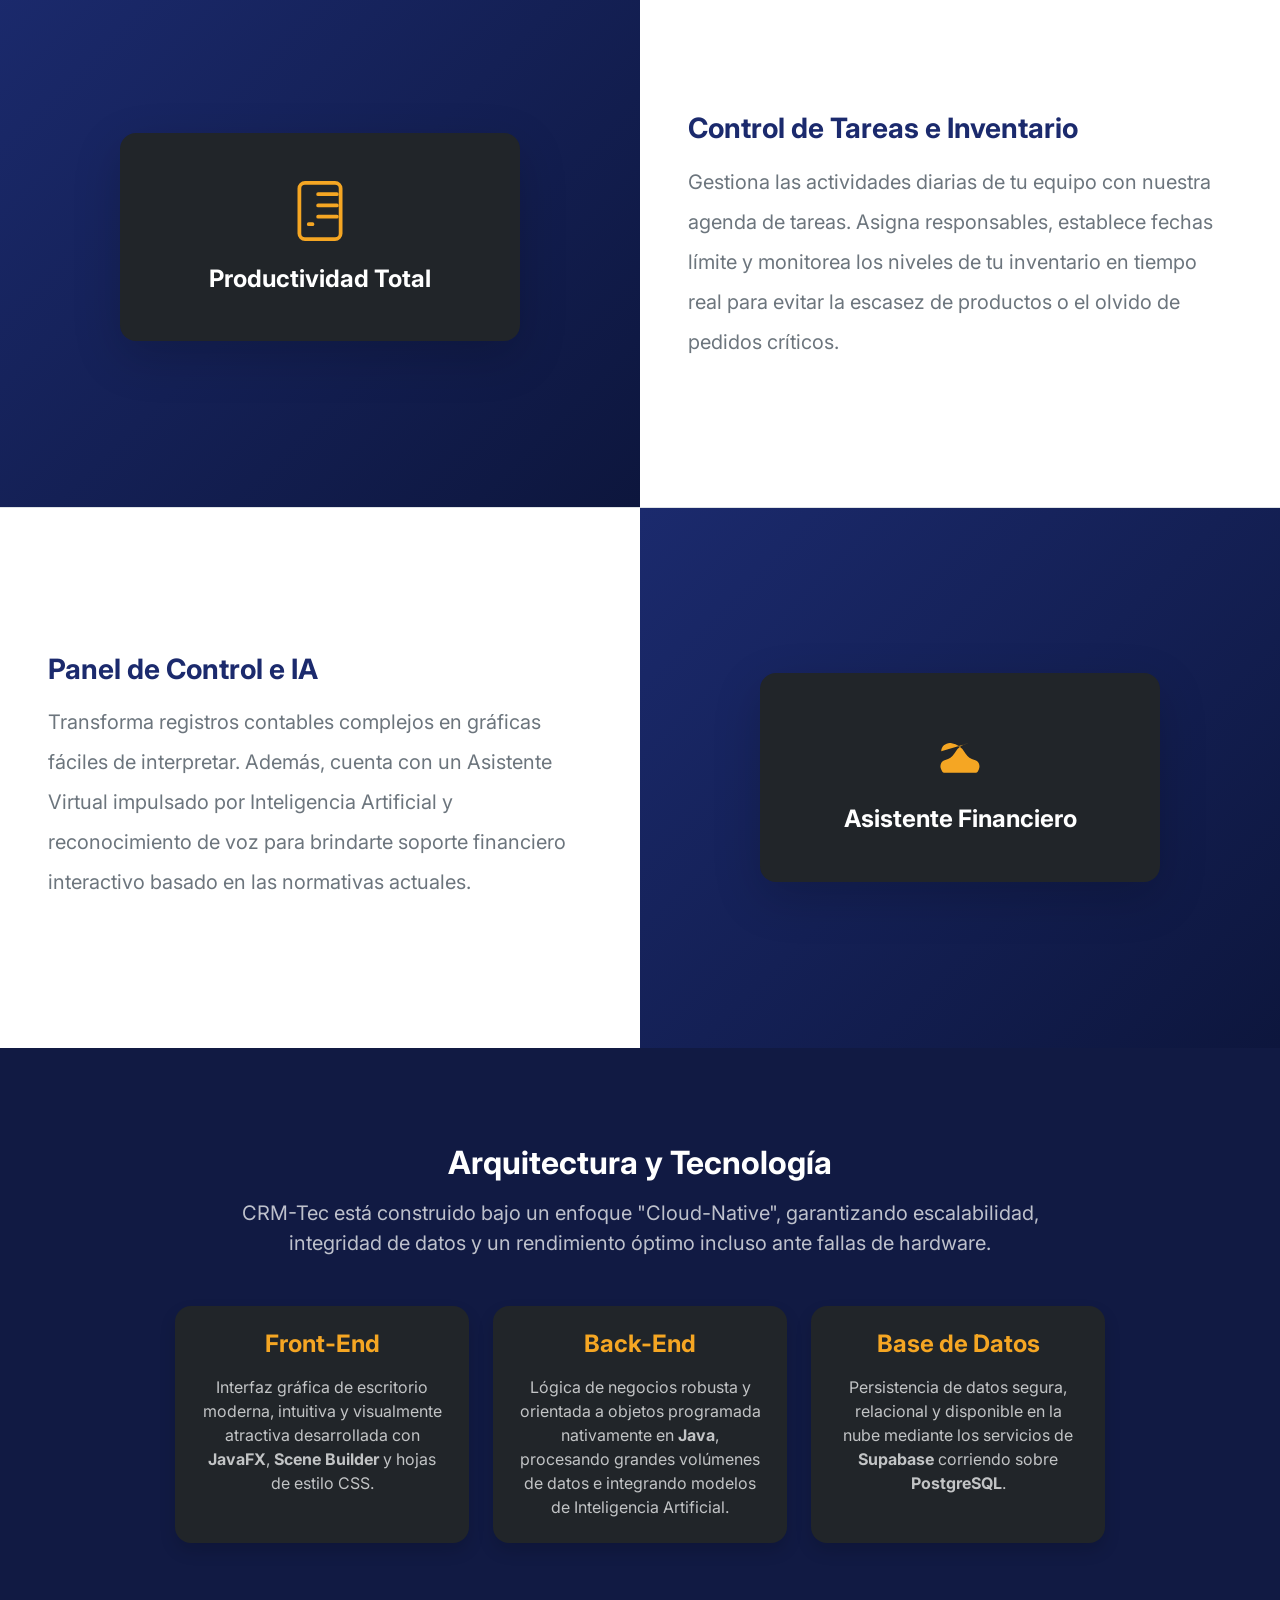
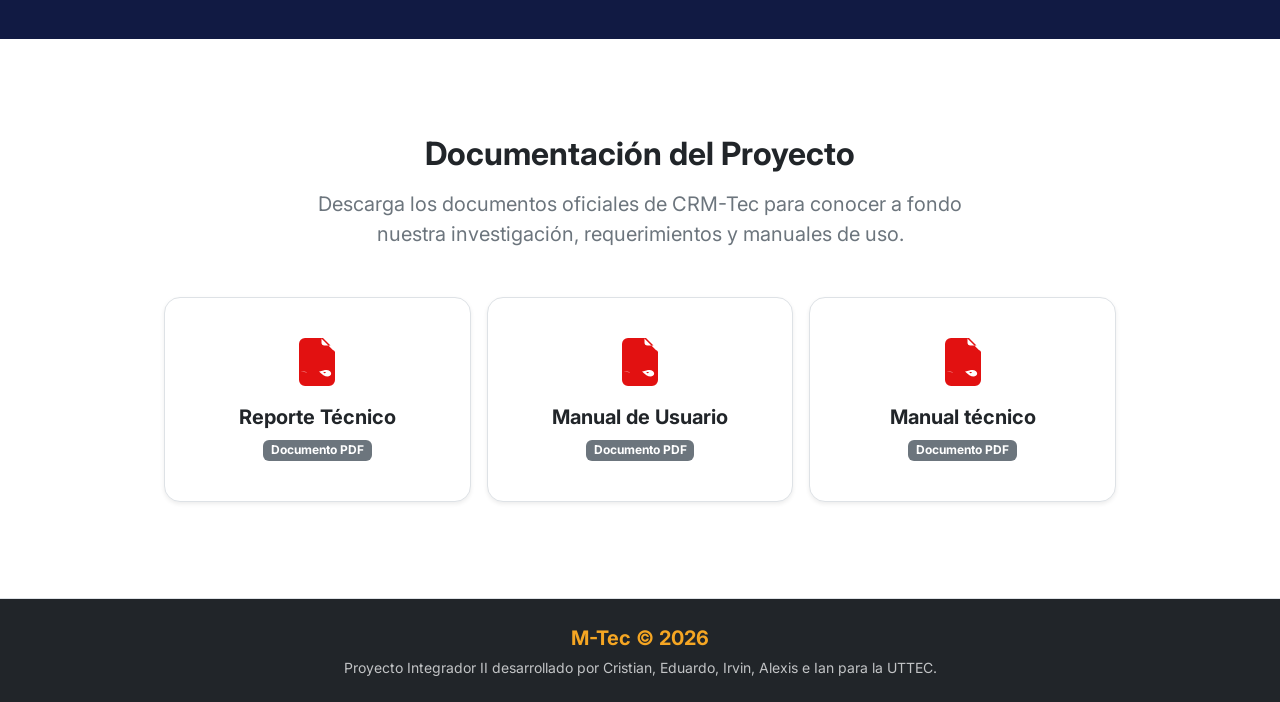
==== commit 02638c0e: "Merge pull request #6 from ian-daniel-vera-hernandez/Dan Presentación beta lista" ====
--- a/crm.html
+++ b/crm.html
@@ -52,16 +52,51 @@
       </div>
 
       <div class="col-12 col-md-6 divIzq d-flex justify-content-center align-items-center p-4 p-md-5">
-        <div class="card bg-dark text-white border-0 shadow-lg w-100" style="border-radius: 1rem; max-width: 600px;">
-          <div class="card-body p-2">
-             <div class="bg-secondary rounded p-4 p-md-5 text-center d-flex flex-column justify-content-center align-items-center" style="height: 300px; opacity: 0.5;">
-                 <svg xmlns="http://www.w3.org/2000/svg" width="48" height="48" fill="currentColor" class="bi bi-display mb-3" viewBox="0 0 16 16">
-                    <path d="M0 4s0-2 2-2h12s2 0 2 2v6s0 2-2 2h-4c0 .667.083 1.167.25 1.5H11a.5.5 0 0 1 0 1H5a.5.5 0 0 1 0-1h.75c.167-.333.25-.833.25-1.5H2s-2 0-2-2V4zm1.398-.855a.758.758 0 0 0-.254.302A1.46 1.46 0 0 0 1 4.01V10c0 .325.078.502.145.602.07.105.17.188.302.254a1.464 1.464 0 0 0 .538.143L2.01 11H14c.325 0 .502-.078.602-.145a.758.758 0 0 0 .254-.302 1.464 1.464 0 0 0 .143-.538L15 10V4c0-.325-.078-.502-.145-.602a.757.757 0 0 0-.302-.254A1.46 1.46 0 0 0 13.99 3H2c-.325 0-.502.078-.602.145z"/>
-                 </svg>
-                 <p class="mb-0 fs-6">[Espacio para captura de la Pantalla Principal]</p>
-             </div>
-          </div>
-        </div>
+       <div class="card bg-dark text-white border-0 shadow-lg w-100" style="border-radius: 1rem; max-width: 600px;">
+  <div class="card-body text-center p-4 p-md-5">
+    
+    <h2 class="card-title fw-bold mb-4 fs-3 fs-md-2">Da el siguiente paso hacía el futuro.</h2>
+    
+    <div id="carruselCRM" class="carousel slide carousel-fade rounded overflow-hidden" data-bs-ride="carousel" data-bs-pause="false">
+      
+      <div class="carousel-indicators">
+        <button type="button" data-bs-target="#carruselCRM" data-bs-slide-to="0" class="active" aria-current="true" aria-label="Pantalla 1"></button>
+        <button type="button" data-bs-target="#carruselCRM" data-bs-slide-to="1" aria-label="Pantalla 2"></button>
+        <button type="button" data-bs-target="#carruselCRM" data-bs-slide-to="2" aria-label="Pantalla 3"></button>
+        <button type="button" data-bs-target="#carruselCRM" data-bs-slide-to="3" aria-label="Pantalla 4"></button>
+        <button type="button" data-bs-target="#carruselCRM" data-bs-slide-to="4" aria-label="Pantalla 5"></button>
+      </div>
+
+      <div class="carousel-inner">
+        <div class="carousel-item active" data-bs-interval="3000">
+          <img src="assets/img/AgendaM-Tec.jpeg" class="d-block w-100" alt="Módulo de Agenda">
+        </div>
+        <div class="carousel-item" data-bs-interval="3000">
+          <img src="assets/img/balanceM-tec.jpeg" class="d-block w-100" alt="Módulo de Balance">
+        </div>
+        <div class="carousel-item" data-bs-interval="3000">
+          <img src="assets/img/MAI.jpeg" class="d-block w-100" alt="Asistente Virtual MAI">
+        </div>
+        <div class="carousel-item" data-bs-interval="3000">
+          <img src="assets/img/tareasM-Tec.jpeg" class="d-block w-100" alt="Módulo de Tareas">
+        </div>
+        <div class="carousel-item" data-bs-interval="3000">
+          <img src="assets/img/inventarioM-Tec.jpeg" class="d-block w-100" alt="Módulo de Inventario">
+        </div>
+      </div>
+
+      <button class="carousel-control-prev" type="button" data-bs-target="#carruselCRM" data-bs-slide="prev">
+        <span class="carousel-control-prev-icon" aria-hidden="true"></span>
+        <span class="visually-hidden">Anterior</span>
+      </button>
+      <button class="carousel-control-next" type="button" data-bs-target="#carruselCRM" data-bs-slide="next">
+        <span class="carousel-control-next-icon" aria-hidden="true"></span>
+        <span class="visually-hidden">Siguiente</span>
+      </button>
+
+    </div>
+  </div>
+</div>
       </div>
     </div>
 
@@ -160,6 +195,57 @@
         </div>
       </div>
     </div>
+    <div class="row g-0 justify-content-center align-items-center py-5 border-bottom bg-body">
+      <div class="col-12 text-center p-4 p-md-5">
+        <h2 class="display-6 fw-bold text-body mb-3 fs-2 fs-md-1">Documentación del Proyecto</h2>
+        <p class="fs-5 text-secondary mb-5 mx-auto" style="max-width: 700px;">
+          Descarga los documentos oficiales de CRM-Tec para conocer a fondo nuestra investigación, requerimientos y manuales de uso.
+        </p>
+        
+        <div class="row justify-content-center gap-4 gap-md-0 px-3 mx-auto" style="max-width: 1000px;">
+          
+          <div class="col-12 col-md-4 px-2 mb-3 mb-md-0">
+            <a href="assets/pdf/Reporte Técnico.pdf" download="Reporte_Tecnico_CRMTec.pdf" target="_blank" class="card text-decoration-none shadow-sm doc-hover h-100 p-4 border bg-body" style="border-radius: 1rem;">
+              <div class="card-body d-flex flex-column align-items-center justify-content-center">
+                <svg xmlns="http://www.w3.org/2000/svg" width="48" height="48" fill="#e21111" class="bi bi-file-earmark-pdf-fill mb-3" viewBox="0 0 16 16">
+                  <path d="M5.523 12.424c.14-.082.293-.162.459-.238a7.878 7.878 0 0 1-.45.606c-.28.337-.498.516-.635.572a.266.266 0 0 1-.035.012.282.282 0 0 1-.026-.044c-.056-.11-.054-.216.04-.36.106-.165.319-.354.647-.548zm2.455-1.647c-.119.025-.237.05-.356.078a21.148 21.148 0 0 0 .5-1.05 12.045 12.045 0 0 0 .51.858c-.217.032-.436.07-.654.114zm2.525.939a3.881 3.881 0 0 1-.435-.41c.228.005.434.022.568.031.243.027.279.062.292.088.036.067.017.13-.04.19-.088.092-.253.146-.385.101zm-3.415-4.414c-.09-.158-.171-.32-.24-.486-.062-.15-.098-.284-.108-.387-.01-.104.015-.178.083-.223.064-.043.14-.055.22-.036.104.032.19.102.25.215.061.114.095.25.09.398-.006.148-.04.305-.09.467a14.288 14.288 0 0 1-.205.552z"/>
+                  <path d="M9.293 0H4a2 2 0 0 0-2 2v12a2 2 0 0 0 2 2h8a2 2 0 0 0 2-2V4.707A1 1 0 0 0 13.293 4L9.293 0zM9.5 1.5v-2l3 3h-2a1 1 0 0 1-1-1zM5.385 11.53c-.35.195-.653.42-.876.666-.34.375-.515.717-.46 1.05.05.332.295.589.691.589.4 0 .75-.24 1.1-.64.33-.377.58-.813.75-1.312a14.618 14.618 0 0 1 2.22-.72c.45-.147.88-.27 1.28-.352.36-.073.72-.11 1.05-.11.45 0 .82.09 1.08.27.28.18.45.42.48.74.03.32-.08.61-.31.81-.23.2-.55.3-.92.3-.4 0-.85-.15-1.33-.44a7.99 7.99 0 0 1-1.55-1.28c-.41.05-.82.1-1.24.16a20.08 20.08 0 0 1-2.42.16c-.4 0-.8-.03-1.2-.1a12.18 12.18 0 0 1-1.3-.32z"/>
+                </svg>
+                <span class="fs-5 fw-bold text-body">Reporte Técnico</span>
+                <span class="badge bg-secondary mt-2">Documento PDF</span>
+              </div>
+            </a>
+          </div>
+
+          <div class="col-12 col-md-4 px-2 mb-3 mb-md-0">
+            <a href="assets/pdf/Manual de usuario CRM-Tec.pdf" download="Manual_Usuario_CRMTec.pdf" target="_blank" class="card text-decoration-none shadow-sm doc-hover h-100 p-4 border bg-body" style="border-radius: 1rem;">
+              <div class="card-body d-flex flex-column align-items-center justify-content-center">
+                <svg xmlns="http://www.w3.org/2000/svg" width="48" height="48" fill="#e21111" class="bi bi-file-earmark-pdf-fill mb-3" viewBox="0 0 16 16">
+                  <path d="M5.523 12.424c.14-.082.293-.162.459-.238a7.878 7.878 0 0 1-.45.606c-.28.337-.498.516-.635.572a.266.266 0 0 1-.035.012.282.282 0 0 1-.026-.044c-.056-.11-.054-.216.04-.36.106-.165.319-.354.647-.548zm2.455-1.647c-.119.025-.237.05-.356.078a21.148 21.148 0 0 0 .5-1.05 12.045 12.045 0 0 0 .51.858c-.217.032-.436.07-.654.114zm2.525.939a3.881 3.881 0 0 1-.435-.41c.228.005.434.022.568.031.243.027.279.062.292.088.036.067.017.13-.04.19-.088.092-.253.146-.385.101zm-3.415-4.414c-.09-.158-.171-.32-.24-.486-.062-.15-.098-.284-.108-.387-.01-.104.015-.178.083-.223.064-.043.14-.055.22-.036.104.032.19.102.25.215.061.114.095.25.09.398-.006.148-.04.305-.09.467a14.288 14.288 0 0 1-.205.552z"/>
+                  <path d="M9.293 0H4a2 2 0 0 0-2 2v12a2 2 0 0 0 2 2h8a2 2 0 0 0 2-2V4.707A1 1 0 0 0 13.293 4L9.293 0zM9.5 1.5v-2l3 3h-2a1 1 0 0 1-1-1zM5.385 11.53c-.35.195-.653.42-.876.666-.34.375-.515.717-.46 1.05.05.332.295.589.691.589.4 0 .75-.24 1.1-.64.33-.377.58-.813.75-1.312a14.618 14.618 0 0 1 2.22-.72c.45-.147.88-.27 1.28-.352.36-.073.72-.11 1.05-.11.45 0 .82.09 1.08.27.28.18.45.42.48.74.03.32-.08.61-.31.81-.23.2-.55.3-.92.3-.4 0-.85-.15-1.33-.44a7.99 7.99 0 0 1-1.55-1.28c-.41.05-.82.1-1.24.16a20.08 20.08 0 0 1-2.42.16c-.4 0-.8-.03-1.2-.1a12.18 12.18 0 0 1-1.3-.32z"/>
+                </svg>
+                <span class="fs-5 fw-bold text-body">Manual de Usuario</span>
+                <span class="badge bg-secondary mt-2">Documento PDF</span>
+              </div>
+            </a>
+          </div>
+
+          <div class="col-12 col-md-4 px-2">
+            <a href="assets/pdf/Manual Tecnico.pdf" download="Presentacion_CRMTec.pdf" target="_blank" class="card text-decoration-none shadow-sm doc-hover h-100 p-4 border bg-body" style="border-radius: 1rem;">
+              <div class="card-body d-flex flex-column align-items-center justify-content-center">
+                <svg xmlns="http://www.w3.org/2000/svg" width="48" height="48" fill="#e21111" class="bi bi-file-earmark-pdf-fill mb-3" viewBox="0 0 16 16">
+                  <path d="M5.523 12.424c.14-.082.293-.162.459-.238a7.878 7.878 0 0 1-.45.606c-.28.337-.498.516-.635.572a.266.266 0 0 1-.035.012.282.282 0 0 1-.026-.044c-.056-.11-.054-.216.04-.36.106-.165.319-.354.647-.548zm2.455-1.647c-.119.025-.237.05-.356.078a21.148 21.148 0 0 0 .5-1.05 12.045 12.045 0 0 0 .51.858c-.217.032-.436.07-.654.114zm2.525.939a3.881 3.881 0 0 1-.435-.41c.228.005.434.022.568.031.243.027.279.062.292.088.036.067.017.13-.04.19-.088.092-.253.146-.385.101zm-3.415-4.414c-.09-.158-.171-.32-.24-.486-.062-.15-.098-.284-.108-.387-.01-.104.015-.178.083-.223.064-.043.14-.055.22-.036.104.032.19.102.25.215.061.114.095.25.09.398-.006.148-.04.305-.09.467a14.288 14.288 0 0 1-.205.552z"/>
+                  <path d="M9.293 0H4a2 2 0 0 0-2 2v12a2 2 0 0 0 2 2h8a2 2 0 0 0 2-2V4.707A1 1 0 0 0 13.293 4L9.293 0zM9.5 1.5v-2l3 3h-2a1 1 0 0 1-1-1zM5.385 11.53c-.35.195-.653.42-.876.666-.34.375-.515.717-.46 1.05.05.332.295.589.691.589.4 0 .75-.24 1.1-.64.33-.377.58-.813.75-1.312a14.618 14.618 0 0 1 2.22-.72c.45-.147.88-.27 1.28-.352.36-.073.72-.11 1.05-.11.45 0 .82.09 1.08.27.28.18.45.42.48.74.03.32-.08.61-.31.81-.23.2-.55.3-.92.3-.4 0-.85-.15-1.33-.44a7.99 7.99 0 0 1-1.55-1.28c-.41.05-.82.1-1.24.16a20.08 20.08 0 0 1-2.42.16c-.4 0-.8-.03-1.2-.1a12.18 12.18 0 0 1-1.3-.32z"/>
+                </svg>
+                <span class="fs-5 fw-bold text-body">Manual técnico</span>
+                <span class="badge bg-secondary mt-2">Documento PDF</span>
+              </div>
+            </a>
+          </div>
+
+        </div>
+      </div>
+    </div>
 
     <footer class="bg-dark text-white text-center py-4">
       <div class="container px-3">
--- a/assets/css/index.css
+++ b/assets/css/index.css
@@ -75,4 +75,37 @@
 .contact-hover:hover {
     transform: translateY(-5px);
     box-shadow: 0 10px 20px rgba(0,0,0,0.2) !important;
+}
+
+/* =========================================
+   AJUSTES DEL CARRUSEL DEL EQUIPO (M-TEC)
+   ========================================= */
+#carruselMTeam .carousel-item img {
+    /* Fija una altura estandarizada para todas las fotos */
+    height: 500px; 
+    
+    /* La magia: Llena el espacio sin estirar ni deformar la imagen */
+    object-fit: cover; 
+    
+    /* Asegura que el recorte se centre en la parte superior (para no cortar cabezas) */
+    object-position: center top; 
+}
+
+@media (max-width: 768px) {
+    #carruselMTeam .carousel-item img {
+        /* En celulares, la altura bajará a 250px o 300px automáticamente */
+        height: 300px; 
+    }
+}
+
+/* Efecto hover para las tarjetas de descarga de PDF */
+.doc-hover {
+    transition: transform 0.2s ease-in-out, box-shadow 0.2s ease-in-out, border-color 0.2s ease;
+}
+
+.doc-hover:hover {
+    transform: translateY(-5px);
+    box-shadow: 0 10px 20px rgba(0,0,0,0.1) !important;
+    border-color: #F5A623 !important; /* Resalta con tu color ámbar */
+    cursor: pointer;
 }
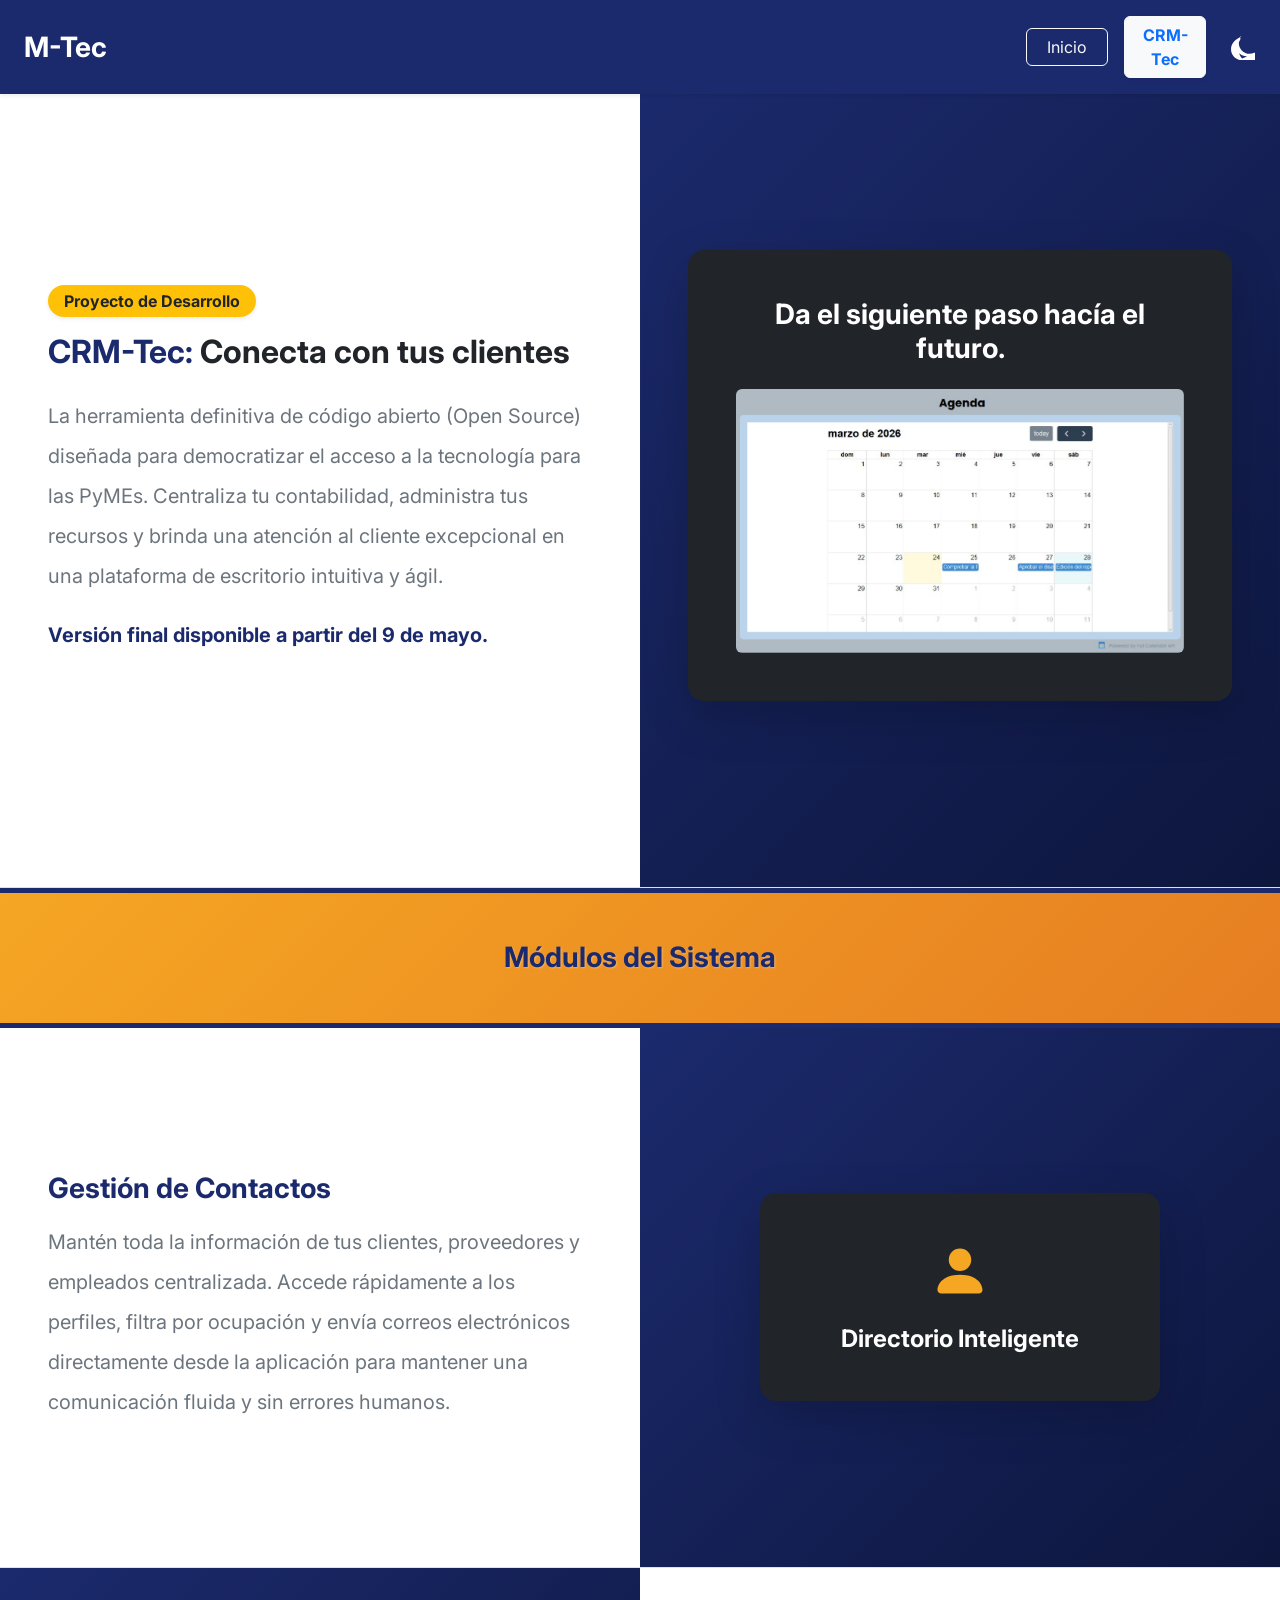
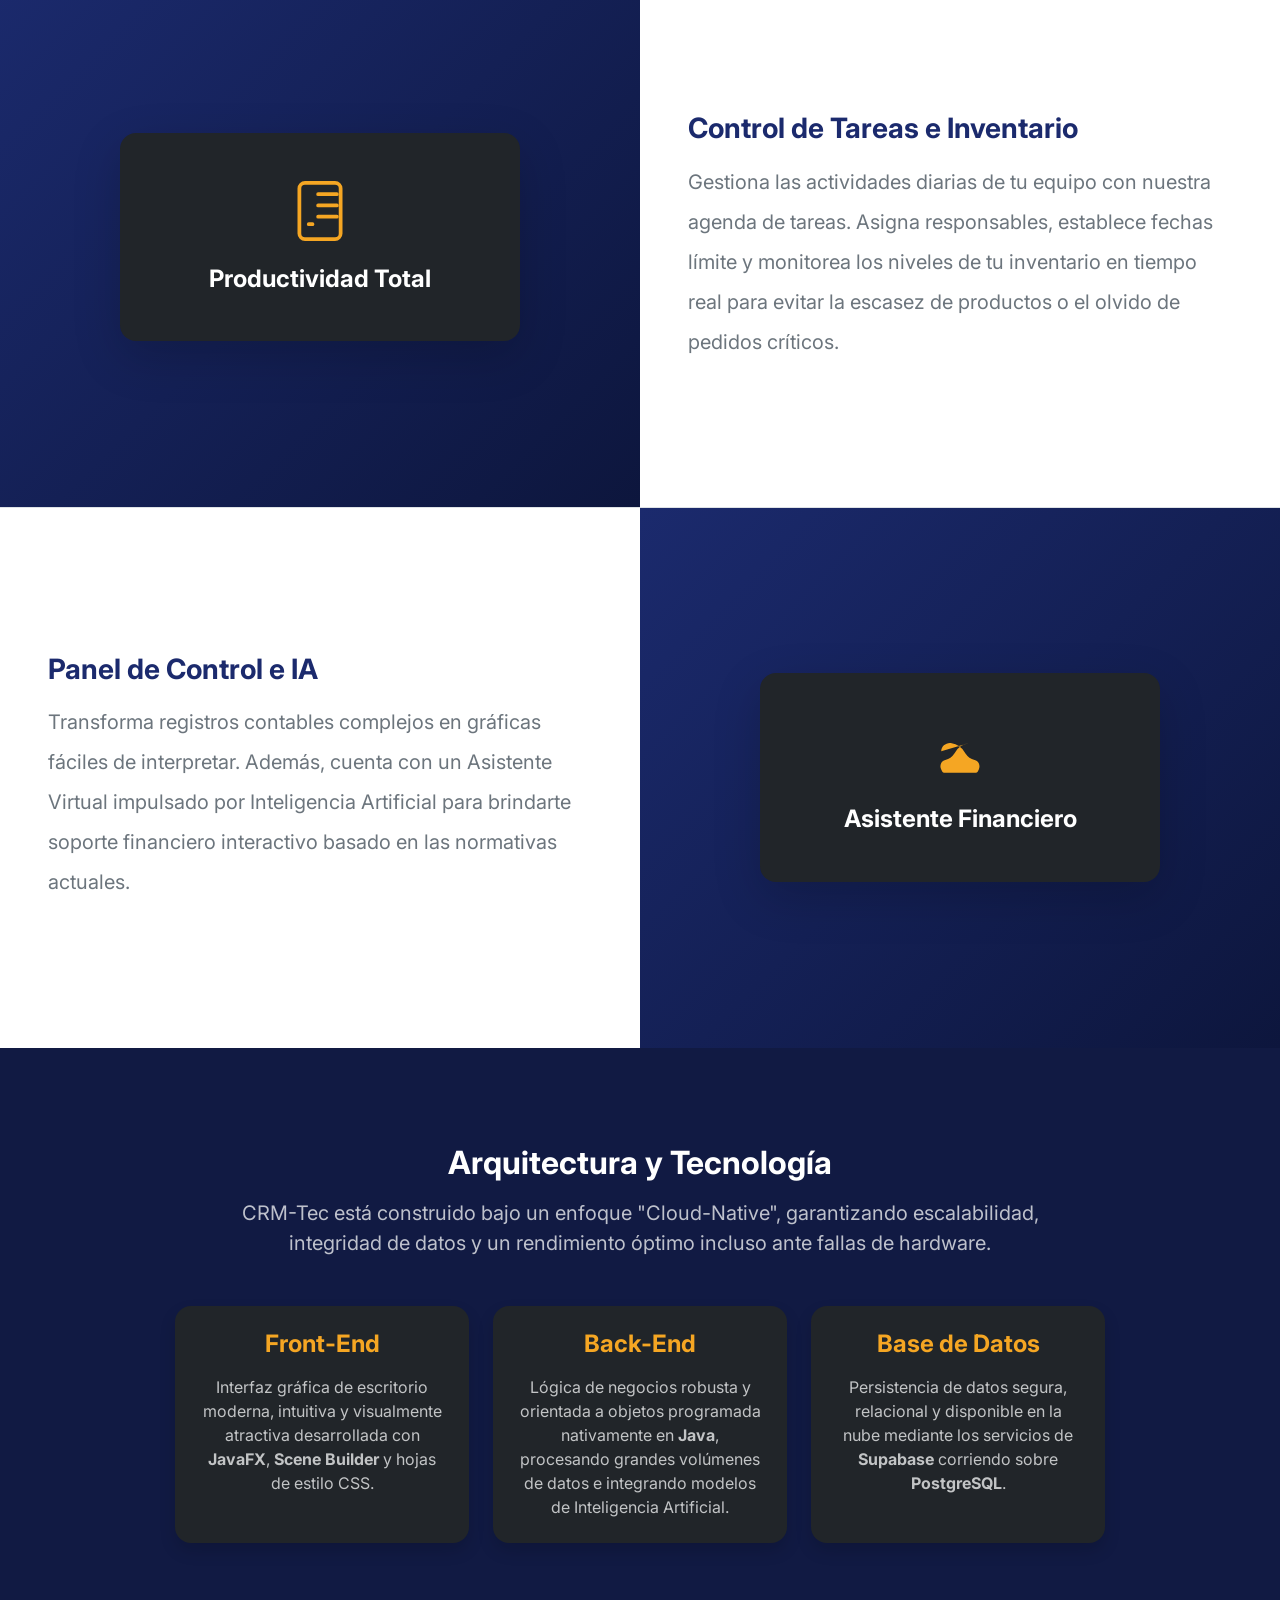
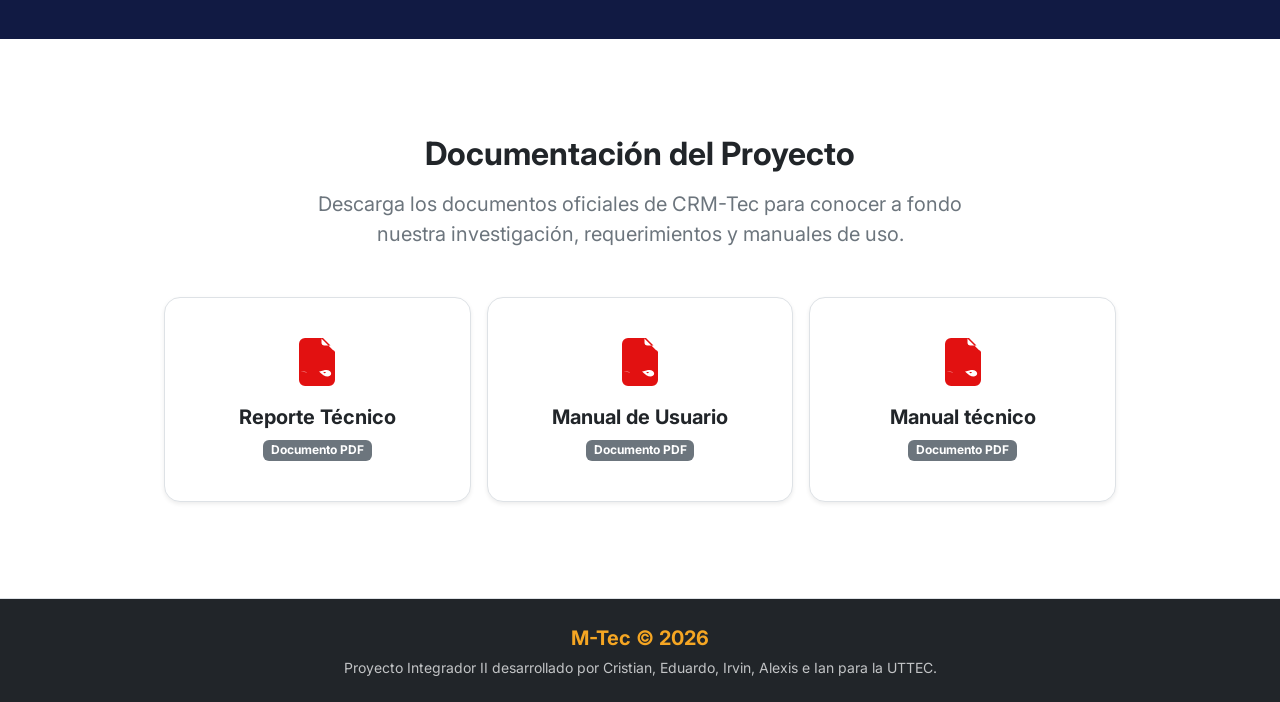
==== commit d5991f0c: "correción label" ====
--- a/crm.html
+++ b/crm.html
@@ -153,7 +153,7 @@
       <div class="col-12 col-md-6 d-flex justify-content-center align-items-center align-items-md-start flex-column p-4 p-md-5 bg-body text-center text-md-start">
         <h3 class="fw-bold mb-3 texto-destacado">Panel de Control e IA</h3>
         <p class="fs-5 text-secondary lh-lg mb-0">
-          Transforma registros contables complejos en gráficas fáciles de interpretar. Además, cuenta con un Asistente Virtual impulsado por Inteligencia Artificial y reconocimiento de voz para brindarte soporte financiero interactivo basado en las normativas actuales.
+          Transforma registros contables complejos en gráficas fáciles de interpretar. Además, cuenta con un Asistente Virtual impulsado por Inteligencia Artificial para brindarte soporte financiero interactivo basado en las normativas actuales.
         </p>
       </div>
       <div class="col-12 col-md-6 divIzq d-flex justify-content-center align-items-center p-4 p-md-5">
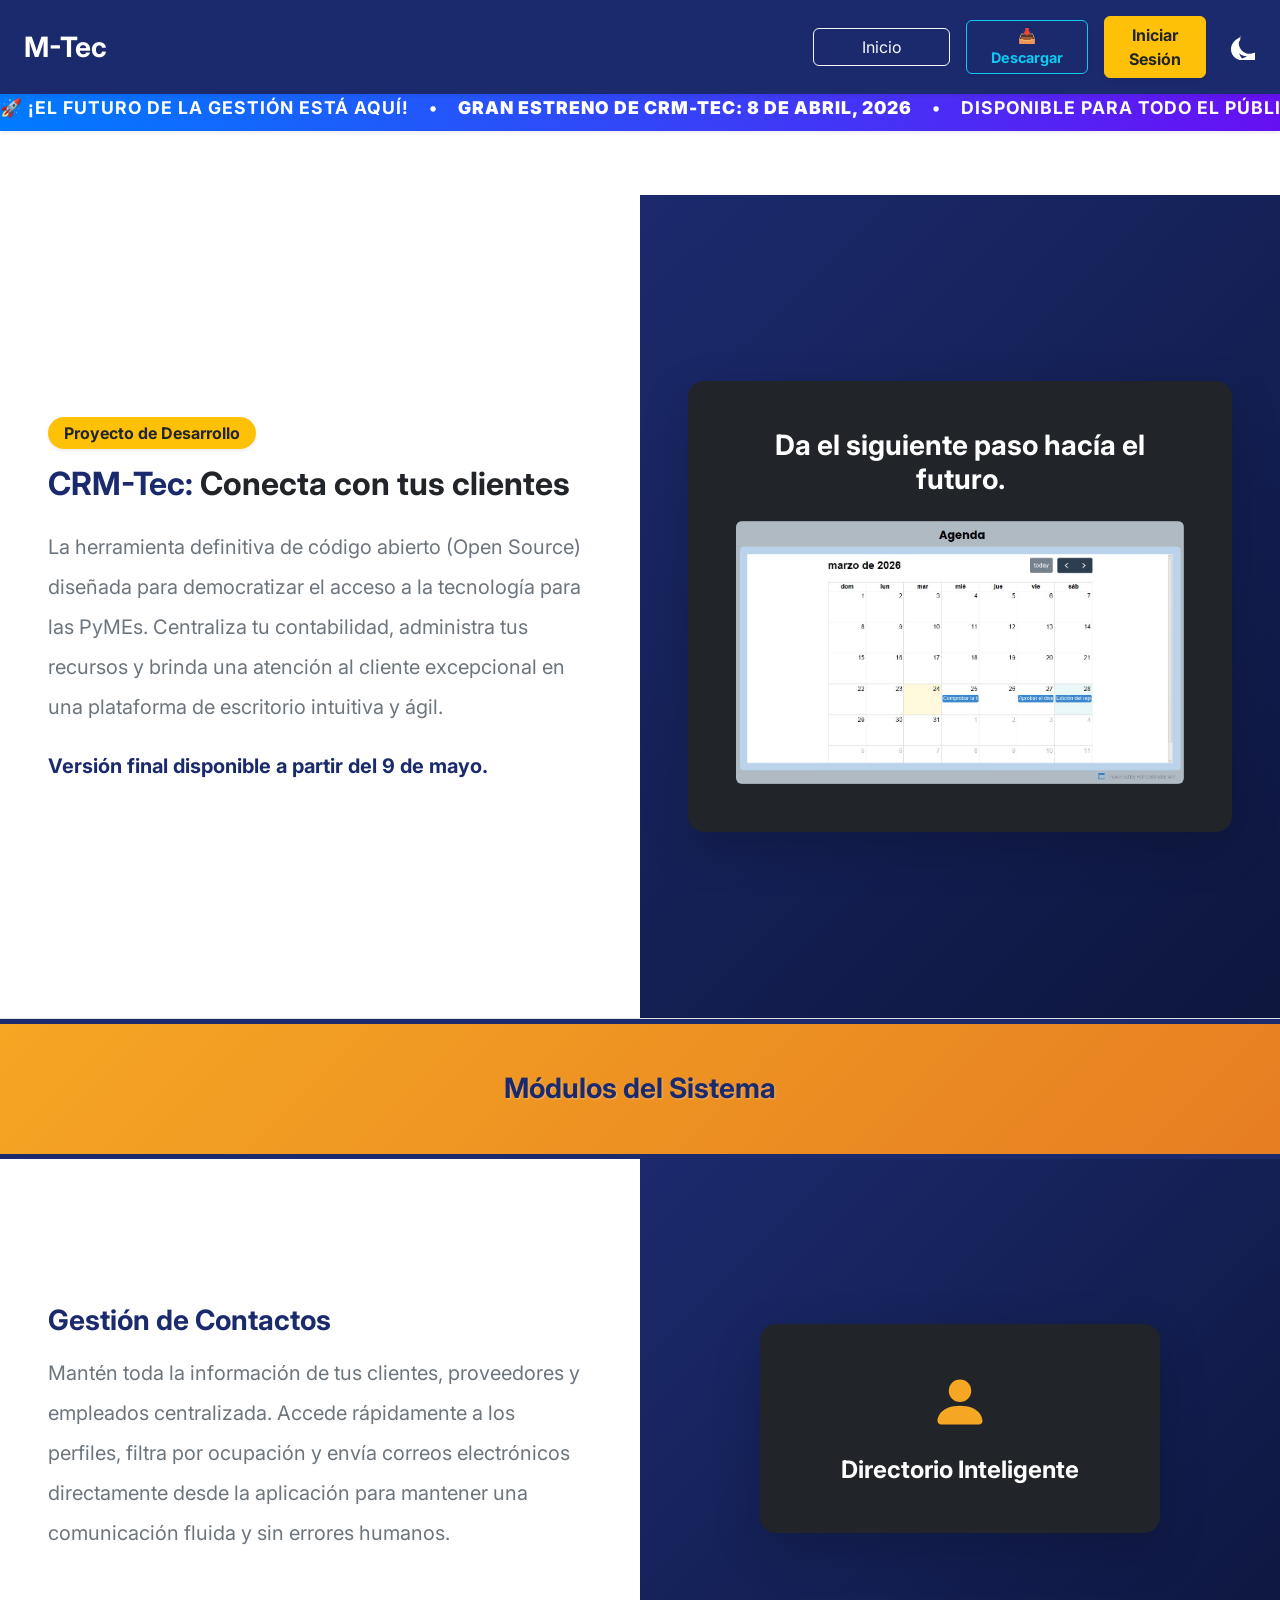
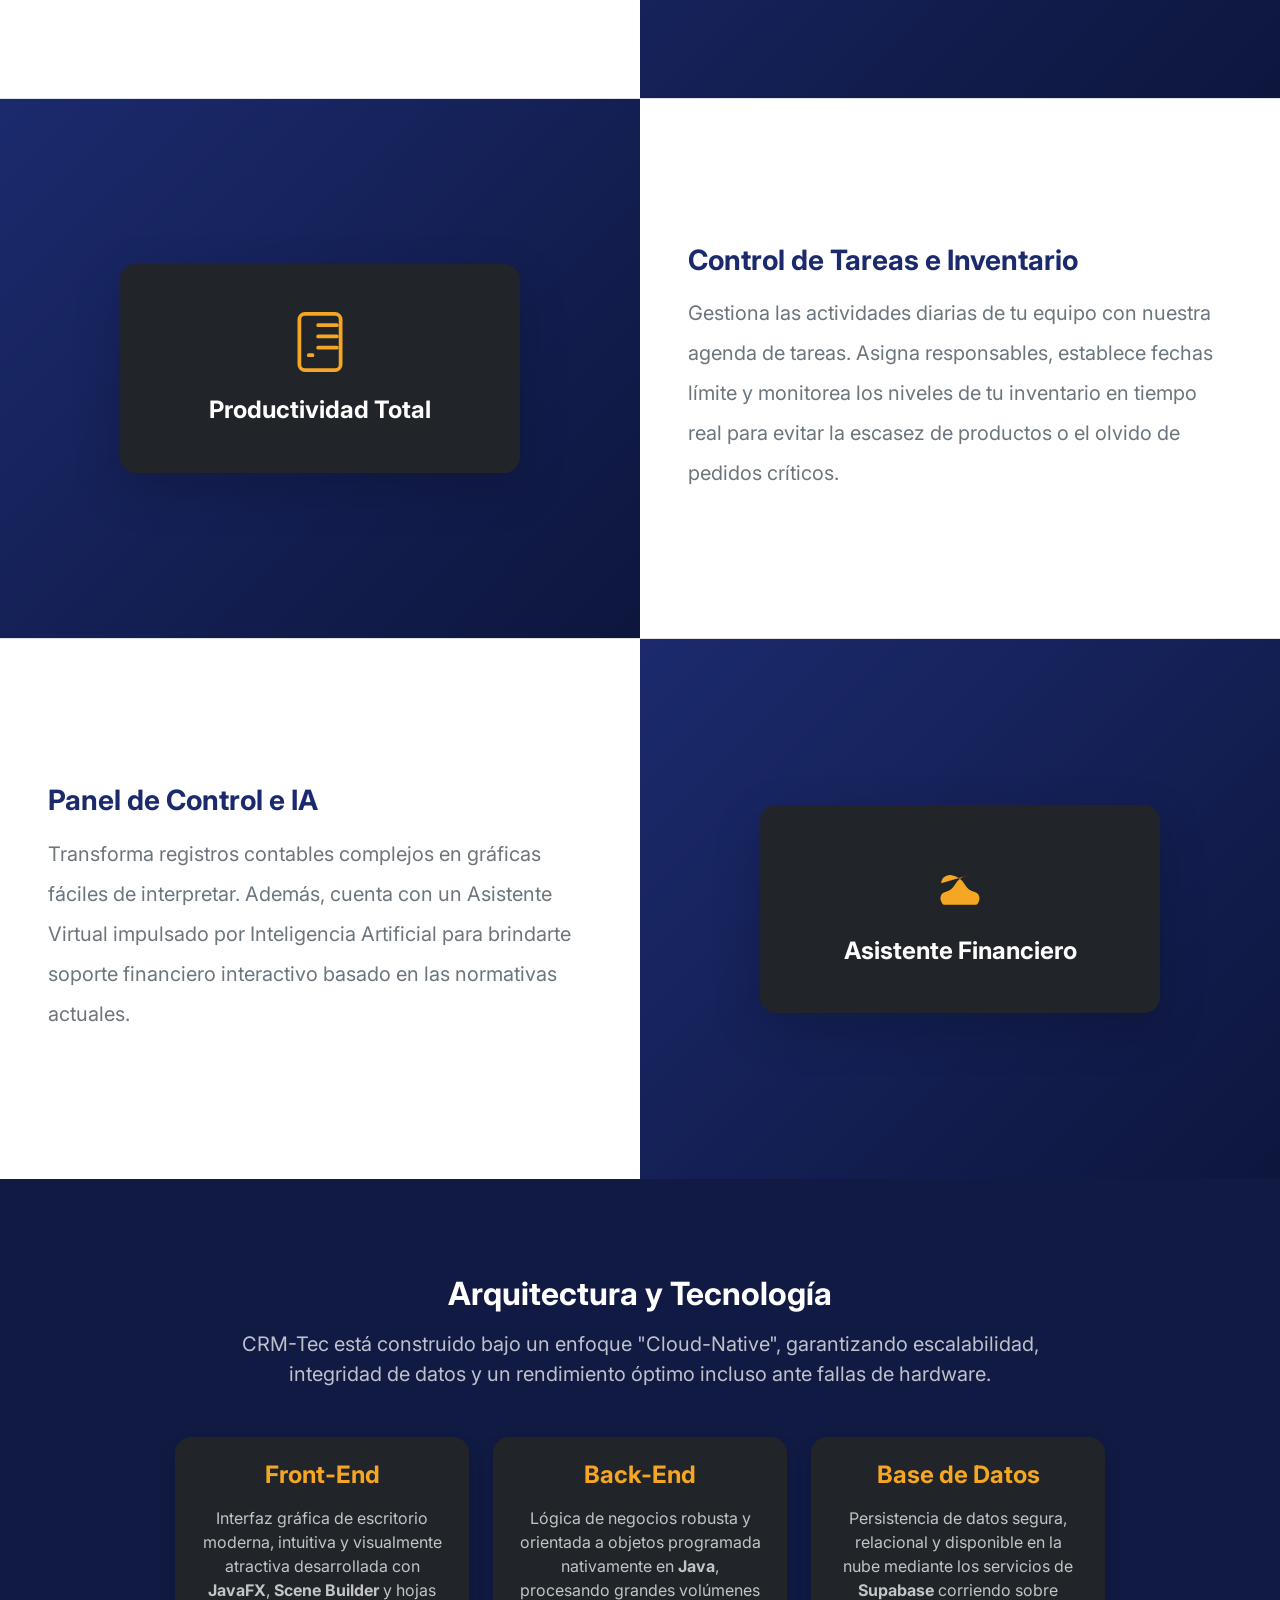
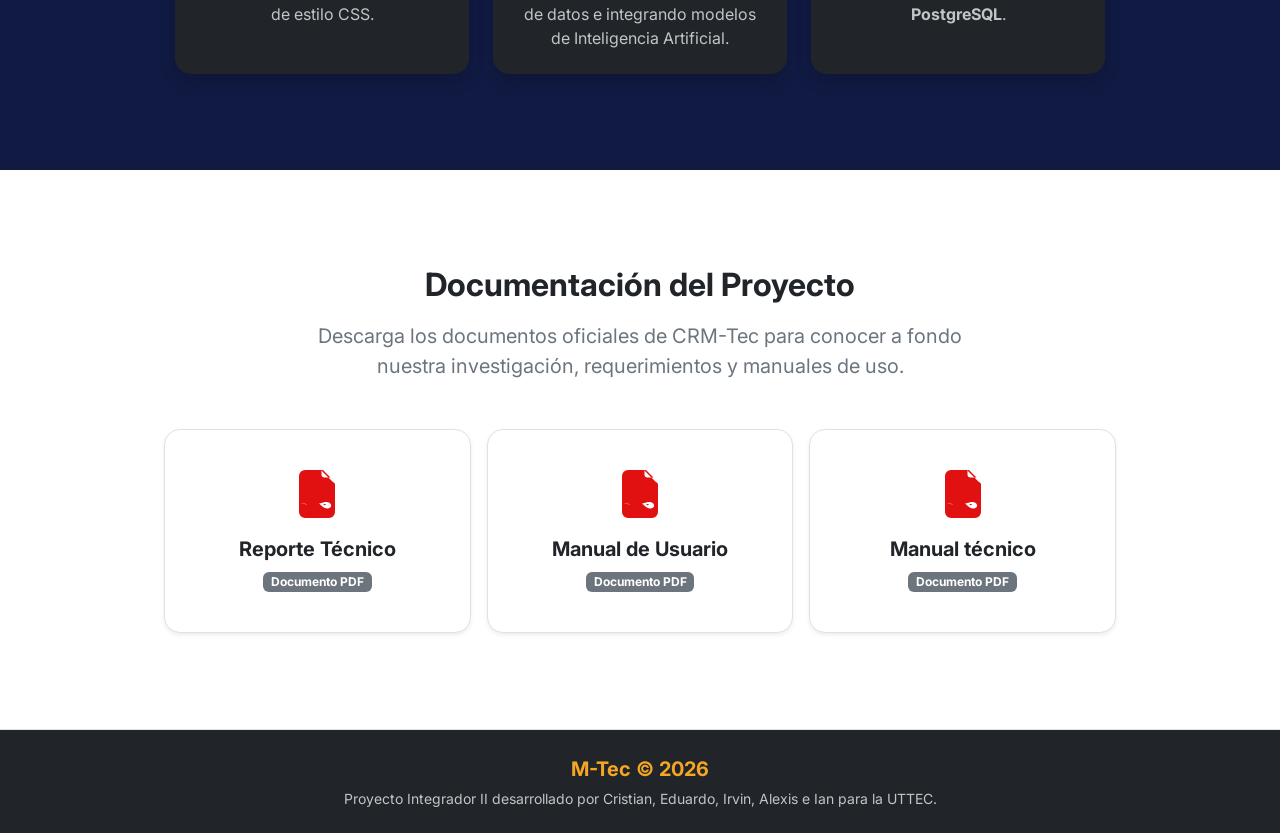
==== commit 1bf4948e: "Página corpórativa terminada" ====
--- a/crm.html
+++ b/crm.html
@@ -13,22 +13,33 @@
   <nav class="navbar navbar-expand-lg navbar-dark barra-navegacion shadow-sm fixed-top">
     <div class="container-fluid px-4">
       <a class="navbar-brand fw-bold fs-3" href="index.html">M-Tec</a>
-      
-      <button class="navbar-toggler border-0 shadow-none" type="button" data-bs-toggle="collapse" data-bs-target="#menuNavegacion" aria-controls="menuNavegacion" aria-expanded="false" aria-label="Alternar navegación">
+
+      <button class="navbar-toggler border-0 shadow-none" type="button" data-bs-toggle="collapse"
+        data-bs-target="#menuNavegacion" aria-controls="menuNavegacion" aria-expanded="false"
+        aria-label="Alternar navegación">
         <span class="navbar-toggler-icon"></span>
       </button>
 
       <div class="collapse navbar-collapse justify-content-end mt-3 mt-lg-0" id="menuNavegacion">
         <div class="d-flex gap-3 align-items-center flex-column flex-lg-row">
           <a href="index.html" class="btn btn-outline-light w-100 text-center">Inicio</a>
-          <a href="crm.html" class="btn btn-light fw-bold text-primary shadow-sm w-100 text-center">CRM-Tec</a>
-          
-          <button class="btn btn-link text-white p-0 ms-lg-2 mt-2 mt-lg-0" id="bd-theme-toggle" type="button" aria-expanded="false" aria-label="Cambiar tema">
+          <a href="descargas.html" class="btn btn-outline-info fw-bold px-4 py-1 shadow-sm" style="font-size: 0.9rem;"> 📥 Descargar
+          </a>
+
+           
+          <div id="authContainer" class="d-flex justify-content-center">
+            <a href="login.html" class="btn btn-warning fw-bold text-dark text-center shadow-sm px-4" style="min-width: 140px;">Iniciar Sesión</a>
+          </div>
+          <button class="btn btn-link text-white p-0 ms-lg-2 mt-2 mt-lg-0" id="bd-theme-toggle" type="button"
+            aria-expanded="false" aria-label="Cambiar tema">
             <svg class="bi theme-icon-active icono-luna" width="24" height="24" fill="currentColor" viewBox="0 0 16 16">
-              <path d="M6 .278a.768.768 0 0 1 .08.858 7.208 7.208 0 0 0-.878 3.46c0 4.021 3.278 7.277 7.218 7.277a7.15 7.15 0 0 0 3.06-.683.768.768 0 0 1 .888.162 7.12 7.12 0 0 1 1.574 3.03.768.768 0 0 1-.81 1.002A11.305 11.305 0 0 1 7.23 16C3.237 16 0 12.763 0 8.77 0 4.91 3.105 1.766 7.02.484a.768.768 0 0 1 .18-.016zm.41 1.48A9.33 9.33 0 0 0 5 8.77c0 2.398.9 4.587 2.37 6.242A10.317 10.317 0 0 0 10.7 13.5a8.216 8.216 0 0 1-3.665-.877c-2.112-1.225-3.56-3.47-3.56-5.853 0-2.26.835-4.33 2.212-5.91zm0 0z"/>
+              <path
+                d="M6 .278a.768.768 0 0 1 .08.858 7.208 7.208 0 0 0-.878 3.46c0 4.021 3.278 7.277 7.218 7.277a7.15 7.15 0 0 0 3.06-.683.768.768 0 0 1 .888.162 7.12 7.12 0 0 1 1.574 3.03.768.768 0 0 1-.81 1.002A11.305 11.305 0 0 1 7.23 16C3.237 16 0 12.763 0 8.77 0 4.91 3.105 1.766 7.02.484a.768.768 0 0 1 .18-.016zm.41 1.48A9.33 9.33 0 0 0 5 8.77c0 2.398.9 4.587 2.37 6.242A10.317 10.317 0 0 0 10.7 13.5a8.216 8.216 0 0 1-3.665-.877c-2.112-1.225-3.56-3.47-3.56-5.853 0-2.26.835-4.33 2.212-5.91zm0 0z" />
             </svg>
-            <svg class="bi d-none theme-icon-active icono-sol" width="24" height="24" fill="#F5A623" viewBox="0 0 16 16">
-              <path d="M8 11a3 3 0 1 1 0-6 3 3 0 0 1 0 6zm0 1a4 4 0 1 0 0-8 4 4 0 0 0 0 8zM8 0a.5.5 0 0 1 .5.5v2a.5.5 0 0 1-1 0v-2A.5.5 0 0 1 8 0zm0 13a.5.5 0 0 1 .5.5v2a.5.5 0 0 1-1 0v-2a.5.5 0 0 1 .5-.5zM11.778 3.32a.5.5 0 0 1 .707 0l1.414 1.414a.5.5 0 0 1-.707.707L11.778 3.32zm-7.356 8.56a.5.5 0 0 1 .707 0l1.414 1.414a.5.5 0 0 1-.707.707l-1.414-1.414a.5.5 0 0 1 0-.707zm5.558 0a.5.5 0 0 1 .707 0l1.414 1.414a.5.5 0 0 1-.707.707L9.98 11.88zm-7.356-8.56a.5.5 0 0 1 .707 0l1.414 1.414a.5.5 0 0 1-.707.707L2.624 3.32zm13.376 4.68a.5.5 0 0 1 .5.5v1a.5.5 0 0 1-1 0v-1a.5.5 0 0 1 .5-.5zm-15 0a.5.5 0 0 1 .5.5v1a.5.5 0 0 1-1 0v-1a.5.5 0 0 1 .5-.5z"/>
+            <svg class="bi d-none theme-icon-active icono-sol" width="24" height="24" fill="#F5A623"
+              viewBox="0 0 16 16">
+              <path
+                d="M8 11a3 3 0 1 1 0-6 3 3 0 0 1 0 6zm0 1a4 4 0 1 0 0-8 4 4 0 0 0 0 8zM8 0a.5.5 0 0 1 .5.5v2a.5.5 0 0 1-1 0v-2A.5.5 0 0 1 8 0zm0 13a.5.5 0 0 1 .5.5v2a.5.5 0 0 1-1 0v-2a.5.5 0 0 1 .5-.5zM11.778 3.32a.5.5 0 0 1 .707 0l1.414 1.414a.5.5 0 0 1-.707.707L11.778 3.32zm-7.356 8.56a.5.5 0 0 1 .707 0l1.414 1.414a.5.5 0 0 1-.707.707l-1.414-1.414a.5.5 0 0 1 0-.707zm5.558 0a.5.5 0 0 1 .707 0l1.414 1.414a.5.5 0 0 1-.707.707L9.98 11.88zm-7.356-8.56a.5.5 0 0 1 .707 0l1.414 1.414a.5.5 0 0 1-.707.707L2.624 3.32zm13.376 4.68a.5.5 0 0 1 .5.5v1a.5.5 0 0 1-1 0v-1a.5.5 0 0 1 .5-.5zm-15 0a.5.5 0 0 1 .5.5v1a.5.5 0 0 1-1 0v-1a.5.5 0 0 1 .5-.5z" />
             </svg>
           </button>
         </div>
@@ -36,15 +47,32 @@
     </div>
   </nav>
 
+  <div class="anuncio-estreno shadow-sm">
+    <div class="marquee-text">
+      🚀 ¡EL FUTURO DE LA GESTIÓN ESTÁ AQUÍ! &nbsp;&nbsp; • &nbsp;&nbsp;
+      <b>GRAN ESTRENO DE CRM-Tec: 8 DE ABRIL, 2026</b> &nbsp;&nbsp; • &nbsp;&nbsp;
+      DISPONIBLE PARA TODO EL PÚBLICO &nbsp;&nbsp; • &nbsp;&nbsp;
+      ¡PREPÁRATE PARA TRANSFORMAR TU NEGOCIO CON M-Tec! &nbsp;&nbsp; • &nbsp;&nbsp;
+      ¡ÚNICAMENTE EN LAS EXPO INTEGRADORAS DEL EDIFICIO C 🖥️! &nbsp;&nbsp; • &nbsp;&nbsp;
+      ¡DI LA PALABRA "BEBOTE" Y TE DAMOS UNA RECOMPENSA EN EL STAND DE M-TEC! &nbsp;&nbsp; • &nbsp;&nbsp;  
+      🚀 ¡EL FUTURO DE LA GESTIÓN ESTÁ AQUÍ!
+    </div>
+  </div>
+
   <main class="container-fluid p-0 pt-5 mt-3">
-    
+
     <div class="row g-0 contenedor1 border-bottom">
-      <div class="col-12 col-md-6 d-flex justify-content-center align-items-center align-items-md-start flex-column p-4 p-md-5 bg-body text-center text-md-start">
-        <span class="badge bg-warning text-dark mb-3 px-3 py-2 fs-6 rounded-pill shadow-sm">Proyecto de Desarrollo</span>
-        <h1 class="display-4 fw-bold mb-4 w-100 fs-2 fs-md-1"><span class="texto-destacado">CRM-Tec:</span> Conecta con tus clientes</h1>
-        
+      <div
+        class="col-12 col-md-6 d-flex justify-content-center align-items-center align-items-md-start flex-column p-4 p-md-5 bg-body text-center text-md-start">
+        <span class="badge bg-warning text-dark mb-3 px-3 py-2 fs-6 rounded-pill shadow-sm">Proyecto de
+          Desarrollo</span>
+        <h1 class="display-4 fw-bold mb-4 w-100 fs-2 fs-md-1"><span class="texto-destacado">CRM-Tec:</span> Conecta con
+          tus clientes</h1>
+
         <p class="fs-5 text-secondary lh-lg mb-4">
-          La herramienta definitiva de código abierto (Open Source) diseñada para democratizar el acceso a la tecnología para las PyMEs. Centraliza tu contabilidad, administra tus recursos y brinda una atención al cliente excepcional en una plataforma de escritorio intuitiva y ágil.
+          La herramienta definitiva de código abierto (Open Source) diseñada para democratizar el acceso a la tecnología
+          para las PyMEs. Centraliza tu contabilidad, administra tus recursos y brinda una atención al cliente
+          excepcional en una plataforma de escritorio intuitiva y ágil.
         </p>
         <p class="fs-5 fw-bold w-100" style="color: #1B2A6D;">
           Versión final disponible a partir del 9 de mayo.
@@ -52,51 +80,57 @@
       </div>
 
       <div class="col-12 col-md-6 divIzq d-flex justify-content-center align-items-center p-4 p-md-5">
-       <div class="card bg-dark text-white border-0 shadow-lg w-100" style="border-radius: 1rem; max-width: 600px;">
-  <div class="card-body text-center p-4 p-md-5">
-    
-    <h2 class="card-title fw-bold mb-4 fs-3 fs-md-2">Da el siguiente paso hacía el futuro.</h2>
-    
-    <div id="carruselCRM" class="carousel slide carousel-fade rounded overflow-hidden" data-bs-ride="carousel" data-bs-pause="false">
-      
-      <div class="carousel-indicators">
-        <button type="button" data-bs-target="#carruselCRM" data-bs-slide-to="0" class="active" aria-current="true" aria-label="Pantalla 1"></button>
-        <button type="button" data-bs-target="#carruselCRM" data-bs-slide-to="1" aria-label="Pantalla 2"></button>
-        <button type="button" data-bs-target="#carruselCRM" data-bs-slide-to="2" aria-label="Pantalla 3"></button>
-        <button type="button" data-bs-target="#carruselCRM" data-bs-slide-to="3" aria-label="Pantalla 4"></button>
-        <button type="button" data-bs-target="#carruselCRM" data-bs-slide-to="4" aria-label="Pantalla 5"></button>
-      </div>
-
-      <div class="carousel-inner">
-        <div class="carousel-item active" data-bs-interval="3000">
-          <img src="assets/img/AgendaM-Tec.jpeg" class="d-block w-100" alt="Módulo de Agenda">
-        </div>
-        <div class="carousel-item" data-bs-interval="3000">
-          <img src="assets/img/balanceM-tec.jpeg" class="d-block w-100" alt="Módulo de Balance">
-        </div>
-        <div class="carousel-item" data-bs-interval="3000">
-          <img src="assets/img/MAI.jpeg" class="d-block w-100" alt="Asistente Virtual MAI">
-        </div>
-        <div class="carousel-item" data-bs-interval="3000">
-          <img src="assets/img/tareasM-Tec.jpeg" class="d-block w-100" alt="Módulo de Tareas">
-        </div>
-        <div class="carousel-item" data-bs-interval="3000">
-          <img src="assets/img/inventarioM-Tec.jpeg" class="d-block w-100" alt="Módulo de Inventario">
-        </div>
-      </div>
-
-      <button class="carousel-control-prev" type="button" data-bs-target="#carruselCRM" data-bs-slide="prev">
-        <span class="carousel-control-prev-icon" aria-hidden="true"></span>
-        <span class="visually-hidden">Anterior</span>
-      </button>
-      <button class="carousel-control-next" type="button" data-bs-target="#carruselCRM" data-bs-slide="next">
-        <span class="carousel-control-next-icon" aria-hidden="true"></span>
-        <span class="visually-hidden">Siguiente</span>
-      </button>
-
-    </div>
-  </div>
-</div>
+        <div class="card bg-dark text-white border-0 shadow-lg w-100" style="border-radius: 1rem; max-width: 600px;">
+          <div class="card-body text-center p-4 p-md-5">
+
+            <h2 class="card-title fw-bold mb-4 fs-3 fs-md-2">Da el siguiente paso hacía el futuro.</h2>
+
+            <div id="carruselCRM" class="carousel slide carousel-fade rounded overflow-hidden" data-bs-ride="carousel"
+              data-bs-pause="false">
+
+              <div class="carousel-indicators">
+                <button type="button" data-bs-target="#carruselCRM" data-bs-slide-to="0" class="active"
+                  aria-current="true" aria-label="Pantalla 1"></button>
+                <button type="button" data-bs-target="#carruselCRM" data-bs-slide-to="1"
+                  aria-label="Pantalla 2"></button>
+                <button type="button" data-bs-target="#carruselCRM" data-bs-slide-to="2"
+                  aria-label="Pantalla 3"></button>
+                <button type="button" data-bs-target="#carruselCRM" data-bs-slide-to="3"
+                  aria-label="Pantalla 4"></button>
+                <button type="button" data-bs-target="#carruselCRM" data-bs-slide-to="4"
+                  aria-label="Pantalla 5"></button>
+              </div>
+
+              <div class="carousel-inner">
+                <div class="carousel-item active" data-bs-interval="3000">
+                  <img src="assets/img/AgendaM-Tec.jpeg" class="d-block w-100" alt="Módulo de Agenda">
+                </div>
+                <div class="carousel-item" data-bs-interval="3000">
+                  <img src="assets/img/Grafica_Mtec.jpeg" class="d-block w-100" alt="Módulo de Balance">
+                </div>
+                <div class="carousel-item" data-bs-interval="3000">
+                  <img src="assets/img/MAI.jpeg" class="d-block w-100" alt="Asistente Virtual MAI">
+                </div>
+                <div class="carousel-item" data-bs-interval="3000">
+                  <img src="assets/img/tareasM-Tec.jpeg" class="d-block w-100" alt="Módulo de Tareas">
+                </div>
+                <div class="carousel-item" data-bs-interval="3000">
+                  <img src="assets/img/inventarioM-Tec.jpeg" class="d-block w-100" alt="Módulo de Inventario">
+                </div>
+              </div>
+
+              <button class="carousel-control-prev" type="button" data-bs-target="#carruselCRM" data-bs-slide="prev">
+                <span class="carousel-control-prev-icon" aria-hidden="true"></span>
+                <span class="visually-hidden">Anterior</span>
+              </button>
+              <button class="carousel-control-next" type="button" data-bs-target="#carruselCRM" data-bs-slide="next">
+                <span class="carousel-control-next-icon" aria-hidden="true"></span>
+                <span class="visually-hidden">Siguiente</span>
+              </button>
+
+            </div>
+          </div>
+        </div>
       </div>
     </div>
 
@@ -107,18 +141,23 @@
     </div>
 
     <div class="row g-0 contenedor-paso border-bottom">
-      <div class="col-12 col-md-6 d-flex justify-content-center align-items-center align-items-md-start flex-column p-4 p-md-5 bg-body text-center text-md-start">
+      <div
+        class="col-12 col-md-6 d-flex justify-content-center align-items-center align-items-md-start flex-column p-4 p-md-5 bg-body text-center text-md-start">
         <h3 class="fw-bold mb-3 texto-destacado">Gestión de Contactos</h3>
         <p class="fs-5 text-secondary lh-lg mb-0">
-          Mantén toda la información de tus clientes, proveedores y empleados centralizada. Accede rápidamente a los perfiles, filtra por ocupación y envía correos electrónicos directamente desde la aplicación para mantener una comunicación fluida y sin errores humanos.
+          Mantén toda la información de tus clientes, proveedores y empleados centralizada. Accede rápidamente a los
+          perfiles, filtra por ocupación y envía correos electrónicos directamente desde la aplicación para mantener una
+          comunicación fluida y sin errores humanos.
         </p>
       </div>
       <div class="col-12 col-md-6 divIzq d-flex justify-content-center align-items-center p-4 p-md-5">
-        <div class="card bg-dark text-white border-0 shadow-lg" style="border-radius: 1rem; max-width: 400px; width: 100%;">
+        <div class="card bg-dark text-white border-0 shadow-lg"
+          style="border-radius: 1rem; max-width: 400px; width: 100%;">
           <div class="card-body text-center p-4 p-md-5">
             <div class="mb-4">
-              <svg xmlns="http://www.w3.org/2000/svg" width="60" height="60" class="icono-paso" fill="#F5A623" viewBox="0 0 16 16">
-                <path d="M3 14s-1 0-1-1 1-4 6-4 6 3 6 4-1 1-1 1H3Zm5-6a3 3 0 1 0 0-6 3 3 0 0 0 0 6Z"/>
+              <svg xmlns="http://www.w3.org/2000/svg" width="60" height="60" class="icono-paso" fill="#F5A623"
+                viewBox="0 0 16 16">
+                <path d="M3 14s-1 0-1-1 1-4 6-4 6 3 6 4-1 1-1 1H3Zm5-6a3 3 0 1 0 0-6 3 3 0 0 0 0 6Z" />
               </svg>
             </div>
             <h4 class="card-title fw-bold mb-0">Directorio Inteligente</h4>
@@ -129,39 +168,52 @@
 
     <div class="row g-0 contenedor-paso border-bottom flex-column-reverse flex-md-row">
       <div class="col-12 col-md-6 divIzq d-flex justify-content-center align-items-center p-4 p-md-5">
-        <div class="card bg-dark text-white border-0 shadow-lg" style="border-radius: 1rem; max-width: 400px; width: 100%;">
+        <div class="card bg-dark text-white border-0 shadow-lg"
+          style="border-radius: 1rem; max-width: 400px; width: 100%;">
           <div class="card-body text-center p-4 p-md-5">
             <div class="mb-4">
-              <svg xmlns="http://www.w3.org/2000/svg" width="60" height="60" class="icono-paso" fill="#F5A623" viewBox="0 0 16 16">
-                <path d="M12.5 3a.5.5 0 0 1 0 1h-5a.5.5 0 0 1 0-1h5zm0 3a.5.5 0 0 1 0 1h-5a.5.5 0 0 1 0-1h5zm.5 3.5a.5.5 0 0 0-.5-.5h-5a.5.5 0 0 0 0 1h5a.5.5 0 0 0 .5-.5zm-6.5 2a.5.5 0 0 0-.5-.5h-1a.5.5 0 0 0 0 1h1a.5.5 0 0 0 .5-.5z"/>
-                <path d="M2 2a2 2 0 0 1 2-2h8a2 2 0 0 1 2 2v12a2 2 0 0 1-2 2H4a2 2 0 0 1-2-2V2zm10-1H4a1 1 0 0 0-1 1v12a1 1 0 0 0 1 1h8a1 1 0 0 0 1-1V2a1 1 0 0 0-1-1z"/>
+              <svg xmlns="http://www.w3.org/2000/svg" width="60" height="60" class="icono-paso" fill="#F5A623"
+                viewBox="0 0 16 16">
+                <path
+                  d="M12.5 3a.5.5 0 0 1 0 1h-5a.5.5 0 0 1 0-1h5zm0 3a.5.5 0 0 1 0 1h-5a.5.5 0 0 1 0-1h5zm.5 3.5a.5.5 0 0 0-.5-.5h-5a.5.5 0 0 0 0 1h5a.5.5 0 0 0 .5-.5zm-6.5 2a.5.5 0 0 0-.5-.5h-1a.5.5 0 0 0 0 1h1a.5.5 0 0 0 .5-.5z" />
+                <path
+                  d="M2 2a2 2 0 0 1 2-2h8a2 2 0 0 1 2 2v12a2 2 0 0 1-2 2H4a2 2 0 0 1-2-2V2zm10-1H4a1 1 0 0 0-1 1v12a1 1 0 0 0 1 1h8a1 1 0 0 0 1-1V2a1 1 0 0 0-1-1z" />
               </svg>
             </div>
             <h4 class="card-title fw-bold mb-0">Productividad Total</h4>
           </div>
         </div>
       </div>
-      <div class="col-12 col-md-6 d-flex justify-content-center align-items-center align-items-md-start flex-column p-4 p-md-5 bg-body text-center text-md-start">
+      <div
+        class="col-12 col-md-6 d-flex justify-content-center align-items-center align-items-md-start flex-column p-4 p-md-5 bg-body text-center text-md-start">
         <h3 class="fw-bold mb-3 texto-destacado">Control de Tareas e Inventario</h3>
         <p class="fs-5 text-secondary lh-lg mb-0">
-          Gestiona las actividades diarias de tu equipo con nuestra agenda de tareas. Asigna responsables, establece fechas límite y monitorea los niveles de tu inventario en tiempo real para evitar la escasez de productos o el olvido de pedidos críticos.
+          Gestiona las actividades diarias de tu equipo con nuestra agenda de tareas. Asigna responsables, establece
+          fechas límite y monitorea los niveles de tu inventario en tiempo real para evitar la escasez de productos o el
+          olvido de pedidos críticos.
         </p>
       </div>
     </div>
 
     <div class="row g-0 contenedor-paso">
-      <div class="col-12 col-md-6 d-flex justify-content-center align-items-center align-items-md-start flex-column p-4 p-md-5 bg-body text-center text-md-start">
+      <div
+        class="col-12 col-md-6 d-flex justify-content-center align-items-center align-items-md-start flex-column p-4 p-md-5 bg-body text-center text-md-start">
         <h3 class="fw-bold mb-3 texto-destacado">Panel de Control e IA</h3>
         <p class="fs-5 text-secondary lh-lg mb-0">
-          Transforma registros contables complejos en gráficas fáciles de interpretar. Además, cuenta con un Asistente Virtual impulsado por Inteligencia Artificial para brindarte soporte financiero interactivo basado en las normativas actuales.
+          Transforma registros contables complejos en gráficas fáciles de interpretar. Además, cuenta con un Asistente
+          Virtual impulsado por Inteligencia Artificial para brindarte soporte financiero interactivo basado en las
+          normativas actuales.
         </p>
       </div>
       <div class="col-12 col-md-6 divIzq d-flex justify-content-center align-items-center p-4 p-md-5">
-        <div class="card bg-dark text-white border-0 shadow-lg" style="border-radius: 1rem; max-width: 400px; width: 100%;">
+        <div class="card bg-dark text-white border-0 shadow-lg"
+          style="border-radius: 1rem; max-width: 400px; width: 100%;">
           <div class="card-body text-center p-4 p-md-5">
             <div class="mb-4">
-              <svg xmlns="http://www.w3.org/2000/svg" width="60" height="60" class="icono-paso" fill="#F5A623" viewBox="0 0 16 16">
-                <path d="M6 12.5a.5.5 0 0 1 .5-.5h3a.5.5 0 0 1 0 1h-3a.5.5 0 0 1-.5-.5ZM3 8.062C3 6.76 4.235 5.765 5.53 5.889a5.22 5.22 0 0 1 3.928 2.769 4.368 4.368 0 0 0 2.426 1.76c1.081.24 1.616 1.498 1.156 2.476l-.283.605a.5.5 0 0 1-.453.284h-8.6a.5.5 0 0 1-.453-.284l-.283-.605C2.502 11.92 3 10.662 4.081 10.422a4.368 4.368 0 0 0 2.426-1.76 5.22 5.22 0 0 1 3.928-2.769Z"/>
+              <svg xmlns="http://www.w3.org/2000/svg" width="60" height="60" class="icono-paso" fill="#F5A623"
+                viewBox="0 0 16 16">
+                <path
+                  d="M6 12.5a.5.5 0 0 1 .5-.5h3a.5.5 0 0 1 0 1h-3a.5.5 0 0 1-.5-.5ZM3 8.062C3 6.76 4.235 5.765 5.53 5.889a5.22 5.22 0 0 1 3.928 2.769 4.368 4.368 0 0 0 2.426 1.76c1.081.24 1.616 1.498 1.156 2.476l-.283.605a.5.5 0 0 1-.453.284h-8.6a.5.5 0 0 1-.453-.284l-.283-.605C2.502 11.92 3 10.662 4.081 10.422a4.368 4.368 0 0 0 2.426-1.76 5.22 5.22 0 0 1 3.928-2.769Z" />
               </svg>
             </div>
             <h4 class="card-title fw-bold mb-0">Asistente Financiero</h4>
@@ -174,23 +226,29 @@
       <div class="col-12 text-center p-4 p-md-5">
         <h2 class="display-5 fw-bold text-white mb-3 fs-2 fs-md-1">Arquitectura y Tecnología</h2>
         <p class="fs-5 text-light opacity-75 mb-5 mx-auto" style="max-width: 800px;">
-          CRM-Tec está construido bajo un enfoque "Cloud-Native", garantizando escalabilidad, integridad de datos y un rendimiento óptimo incluso ante fallas de hardware.
-        </p>
-        
+          CRM-Tec está construido bajo un enfoque "Cloud-Native", garantizando escalabilidad, integridad de datos y un
+          rendimiento óptimo incluso ante fallas de hardware.
+        </p>
+
         <div class="row justify-content-center gap-4 px-3">
           <div class="col-12 col-md-3 card bg-dark text-white border-0 shadow p-4" style="border-radius: 1rem;">
             <h4 class="fw-bold mb-3" style="color: #F5A623;">Front-End</h4>
-            <p class="text-light opacity-75 mb-0">Interfaz gráfica de escritorio moderna, intuitiva y visualmente atractiva desarrollada con <strong>JavaFX</strong>, <strong>Scene Builder</strong> y hojas de estilo CSS.</p>
-          </div>
-          
+            <p class="text-light opacity-75 mb-0">Interfaz gráfica de escritorio moderna, intuitiva y visualmente
+              atractiva desarrollada con <strong>JavaFX</strong>, <strong>Scene Builder</strong> y hojas de estilo CSS.
+            </p>
+          </div>
+
           <div class="col-12 col-md-3 card bg-dark text-white border-0 shadow p-4" style="border-radius: 1rem;">
             <h4 class="fw-bold mb-3" style="color: #F5A623;">Back-End</h4>
-            <p class="text-light opacity-75 mb-0">Lógica de negocios robusta y orientada a objetos programada nativamente en <strong>Java</strong>, procesando grandes volúmenes de datos e integrando modelos de Inteligencia Artificial.</p>
+            <p class="text-light opacity-75 mb-0">Lógica de negocios robusta y orientada a objetos programada
+              nativamente en <strong>Java</strong>, procesando grandes volúmenes de datos e integrando modelos de
+              Inteligencia Artificial.</p>
           </div>
 
           <div class="col-12 col-md-3 card bg-dark text-white border-0 shadow p-4" style="border-radius: 1rem;">
             <h4 class="fw-bold mb-3" style="color: #F5A623;">Base de Datos</h4>
-            <p class="text-light opacity-75 mb-0">Persistencia de datos segura, relacional y disponible en la nube mediante los servicios de <strong>Supabase</strong> corriendo sobre <strong>PostgreSQL</strong>.</p>
+            <p class="text-light opacity-75 mb-0">Persistencia de datos segura, relacional y disponible en la nube
+              mediante los servicios de <strong>Supabase</strong> corriendo sobre <strong>PostgreSQL</strong>.</p>
           </div>
         </div>
       </div>
@@ -199,17 +257,23 @@
       <div class="col-12 text-center p-4 p-md-5">
         <h2 class="display-6 fw-bold text-body mb-3 fs-2 fs-md-1">Documentación del Proyecto</h2>
         <p class="fs-5 text-secondary mb-5 mx-auto" style="max-width: 700px;">
-          Descarga los documentos oficiales de CRM-Tec para conocer a fondo nuestra investigación, requerimientos y manuales de uso.
-        </p>
-        
+          Descarga los documentos oficiales de CRM-Tec para conocer a fondo nuestra investigación, requerimientos y
+          manuales de uso.
+        </p>
+
         <div class="row justify-content-center gap-4 gap-md-0 px-3 mx-auto" style="max-width: 1000px;">
-          
+
           <div class="col-12 col-md-4 px-2 mb-3 mb-md-0">
-            <a href="assets/pdf/Reporte Técnico.pdf" download="Reporte_Tecnico_CRMTec.pdf" target="_blank" class="card text-decoration-none shadow-sm doc-hover h-100 p-4 border bg-body" style="border-radius: 1rem;">
+            <a href="assets/pdf/Reporte Técnico.pdf" download="Reporte_Tecnico_CRMTec.pdf" target="_blank"
+              class="card text-decoration-none shadow-sm doc-hover h-100 p-4 border bg-body"
+              style="border-radius: 1rem;">
               <div class="card-body d-flex flex-column align-items-center justify-content-center">
-                <svg xmlns="http://www.w3.org/2000/svg" width="48" height="48" fill="#e21111" class="bi bi-file-earmark-pdf-fill mb-3" viewBox="0 0 16 16">
-                  <path d="M5.523 12.424c.14-.082.293-.162.459-.238a7.878 7.878 0 0 1-.45.606c-.28.337-.498.516-.635.572a.266.266 0 0 1-.035.012.282.282 0 0 1-.026-.044c-.056-.11-.054-.216.04-.36.106-.165.319-.354.647-.548zm2.455-1.647c-.119.025-.237.05-.356.078a21.148 21.148 0 0 0 .5-1.05 12.045 12.045 0 0 0 .51.858c-.217.032-.436.07-.654.114zm2.525.939a3.881 3.881 0 0 1-.435-.41c.228.005.434.022.568.031.243.027.279.062.292.088.036.067.017.13-.04.19-.088.092-.253.146-.385.101zm-3.415-4.414c-.09-.158-.171-.32-.24-.486-.062-.15-.098-.284-.108-.387-.01-.104.015-.178.083-.223.064-.043.14-.055.22-.036.104.032.19.102.25.215.061.114.095.25.09.398-.006.148-.04.305-.09.467a14.288 14.288 0 0 1-.205.552z"/>
-                  <path d="M9.293 0H4a2 2 0 0 0-2 2v12a2 2 0 0 0 2 2h8a2 2 0 0 0 2-2V4.707A1 1 0 0 0 13.293 4L9.293 0zM9.5 1.5v-2l3 3h-2a1 1 0 0 1-1-1zM5.385 11.53c-.35.195-.653.42-.876.666-.34.375-.515.717-.46 1.05.05.332.295.589.691.589.4 0 .75-.24 1.1-.64.33-.377.58-.813.75-1.312a14.618 14.618 0 0 1 2.22-.72c.45-.147.88-.27 1.28-.352.36-.073.72-.11 1.05-.11.45 0 .82.09 1.08.27.28.18.45.42.48.74.03.32-.08.61-.31.81-.23.2-.55.3-.92.3-.4 0-.85-.15-1.33-.44a7.99 7.99 0 0 1-1.55-1.28c-.41.05-.82.1-1.24.16a20.08 20.08 0 0 1-2.42.16c-.4 0-.8-.03-1.2-.1a12.18 12.18 0 0 1-1.3-.32z"/>
+                <svg xmlns="http://www.w3.org/2000/svg" width="48" height="48" fill="#e21111"
+                  class="bi bi-file-earmark-pdf-fill mb-3" viewBox="0 0 16 16">
+                  <path
+                    d="M5.523 12.424c.14-.082.293-.162.459-.238a7.878 7.878 0 0 1-.45.606c-.28.337-.498.516-.635.572a.266.266 0 0 1-.035.012.282.282 0 0 1-.026-.044c-.056-.11-.054-.216.04-.36.106-.165.319-.354.647-.548zm2.455-1.647c-.119.025-.237.05-.356.078a21.148 21.148 0 0 0 .5-1.05 12.045 12.045 0 0 0 .51.858c-.217.032-.436.07-.654.114zm2.525.939a3.881 3.881 0 0 1-.435-.41c.228.005.434.022.568.031.243.027.279.062.292.088.036.067.017.13-.04.19-.088.092-.253.146-.385.101zm-3.415-4.414c-.09-.158-.171-.32-.24-.486-.062-.15-.098-.284-.108-.387-.01-.104.015-.178.083-.223.064-.043.14-.055.22-.036.104.032.19.102.25.215.061.114.095.25.09.398-.006.148-.04.305-.09.467a14.288 14.288 0 0 1-.205.552z" />
+                  <path
+                    d="M9.293 0H4a2 2 0 0 0-2 2v12a2 2 0 0 0 2 2h8a2 2 0 0 0 2-2V4.707A1 1 0 0 0 13.293 4L9.293 0zM9.5 1.5v-2l3 3h-2a1 1 0 0 1-1-1zM5.385 11.53c-.35.195-.653.42-.876.666-.34.375-.515.717-.46 1.05.05.332.295.589.691.589.4 0 .75-.24 1.1-.64.33-.377.58-.813.75-1.312a14.618 14.618 0 0 1 2.22-.72c.45-.147.88-.27 1.28-.352.36-.073.72-.11 1.05-.11.45 0 .82.09 1.08.27.28.18.45.42.48.74.03.32-.08.61-.31.81-.23.2-.55.3-.92.3-.4 0-.85-.15-1.33-.44a7.99 7.99 0 0 1-1.55-1.28c-.41.05-.82.1-1.24.16a20.08 20.08 0 0 1-2.42.16c-.4 0-.8-.03-1.2-.1a12.18 12.18 0 0 1-1.3-.32z" />
                 </svg>
                 <span class="fs-5 fw-bold text-body">Reporte Técnico</span>
                 <span class="badge bg-secondary mt-2">Documento PDF</span>
@@ -218,11 +282,16 @@
           </div>
 
           <div class="col-12 col-md-4 px-2 mb-3 mb-md-0">
-            <a href="assets/pdf/Manual de usuario CRM-Tec.pdf" download="Manual_Usuario_CRMTec.pdf" target="_blank" class="card text-decoration-none shadow-sm doc-hover h-100 p-4 border bg-body" style="border-radius: 1rem;">
+            <a href="assets/pdf/Manual de usuario CRM-Tec.pdf" download="Manual_Usuario_CRMTec.pdf" target="_blank"
+              class="card text-decoration-none shadow-sm doc-hover h-100 p-4 border bg-body"
+              style="border-radius: 1rem;">
               <div class="card-body d-flex flex-column align-items-center justify-content-center">
-                <svg xmlns="http://www.w3.org/2000/svg" width="48" height="48" fill="#e21111" class="bi bi-file-earmark-pdf-fill mb-3" viewBox="0 0 16 16">
-                  <path d="M5.523 12.424c.14-.082.293-.162.459-.238a7.878 7.878 0 0 1-.45.606c-.28.337-.498.516-.635.572a.266.266 0 0 1-.035.012.282.282 0 0 1-.026-.044c-.056-.11-.054-.216.04-.36.106-.165.319-.354.647-.548zm2.455-1.647c-.119.025-.237.05-.356.078a21.148 21.148 0 0 0 .5-1.05 12.045 12.045 0 0 0 .51.858c-.217.032-.436.07-.654.114zm2.525.939a3.881 3.881 0 0 1-.435-.41c.228.005.434.022.568.031.243.027.279.062.292.088.036.067.017.13-.04.19-.088.092-.253.146-.385.101zm-3.415-4.414c-.09-.158-.171-.32-.24-.486-.062-.15-.098-.284-.108-.387-.01-.104.015-.178.083-.223.064-.043.14-.055.22-.036.104.032.19.102.25.215.061.114.095.25.09.398-.006.148-.04.305-.09.467a14.288 14.288 0 0 1-.205.552z"/>
-                  <path d="M9.293 0H4a2 2 0 0 0-2 2v12a2 2 0 0 0 2 2h8a2 2 0 0 0 2-2V4.707A1 1 0 0 0 13.293 4L9.293 0zM9.5 1.5v-2l3 3h-2a1 1 0 0 1-1-1zM5.385 11.53c-.35.195-.653.42-.876.666-.34.375-.515.717-.46 1.05.05.332.295.589.691.589.4 0 .75-.24 1.1-.64.33-.377.58-.813.75-1.312a14.618 14.618 0 0 1 2.22-.72c.45-.147.88-.27 1.28-.352.36-.073.72-.11 1.05-.11.45 0 .82.09 1.08.27.28.18.45.42.48.74.03.32-.08.61-.31.81-.23.2-.55.3-.92.3-.4 0-.85-.15-1.33-.44a7.99 7.99 0 0 1-1.55-1.28c-.41.05-.82.1-1.24.16a20.08 20.08 0 0 1-2.42.16c-.4 0-.8-.03-1.2-.1a12.18 12.18 0 0 1-1.3-.32z"/>
+                <svg xmlns="http://www.w3.org/2000/svg" width="48" height="48" fill="#e21111"
+                  class="bi bi-file-earmark-pdf-fill mb-3" viewBox="0 0 16 16">
+                  <path
+                    d="M5.523 12.424c.14-.082.293-.162.459-.238a7.878 7.878 0 0 1-.45.606c-.28.337-.498.516-.635.572a.266.266 0 0 1-.035.012.282.282 0 0 1-.026-.044c-.056-.11-.054-.216.04-.36.106-.165.319-.354.647-.548zm2.455-1.647c-.119.025-.237.05-.356.078a21.148 21.148 0 0 0 .5-1.05 12.045 12.045 0 0 0 .51.858c-.217.032-.436.07-.654.114zm2.525.939a3.881 3.881 0 0 1-.435-.41c.228.005.434.022.568.031.243.027.279.062.292.088.036.067.017.13-.04.19-.088.092-.253.146-.385.101zm-3.415-4.414c-.09-.158-.171-.32-.24-.486-.062-.15-.098-.284-.108-.387-.01-.104.015-.178.083-.223.064-.043.14-.055.22-.036.104.032.19.102.25.215.061.114.095.25.09.398-.006.148-.04.305-.09.467a14.288 14.288 0 0 1-.205.552z" />
+                  <path
+                    d="M9.293 0H4a2 2 0 0 0-2 2v12a2 2 0 0 0 2 2h8a2 2 0 0 0 2-2V4.707A1 1 0 0 0 13.293 4L9.293 0zM9.5 1.5v-2l3 3h-2a1 1 0 0 1-1-1zM5.385 11.53c-.35.195-.653.42-.876.666-.34.375-.515.717-.46 1.05.05.332.295.589.691.589.4 0 .75-.24 1.1-.64.33-.377.58-.813.75-1.312a14.618 14.618 0 0 1 2.22-.72c.45-.147.88-.27 1.28-.352.36-.073.72-.11 1.05-.11.45 0 .82.09 1.08.27.28.18.45.42.48.74.03.32-.08.61-.31.81-.23.2-.55.3-.92.3-.4 0-.85-.15-1.33-.44a7.99 7.99 0 0 1-1.55-1.28c-.41.05-.82.1-1.24.16a20.08 20.08 0 0 1-2.42.16c-.4 0-.8-.03-1.2-.1a12.18 12.18 0 0 1-1.3-.32z" />
                 </svg>
                 <span class="fs-5 fw-bold text-body">Manual de Usuario</span>
                 <span class="badge bg-secondary mt-2">Documento PDF</span>
@@ -231,11 +300,16 @@
           </div>
 
           <div class="col-12 col-md-4 px-2">
-            <a href="assets/pdf/Manual Tecnico.pdf" download="Presentacion_CRMTec.pdf" target="_blank" class="card text-decoration-none shadow-sm doc-hover h-100 p-4 border bg-body" style="border-radius: 1rem;">
+            <a href="assets/pdf/Manual Tecnico.pdf" download="Presentacion_CRMTec.pdf" target="_blank"
+              class="card text-decoration-none shadow-sm doc-hover h-100 p-4 border bg-body"
+              style="border-radius: 1rem;">
               <div class="card-body d-flex flex-column align-items-center justify-content-center">
-                <svg xmlns="http://www.w3.org/2000/svg" width="48" height="48" fill="#e21111" class="bi bi-file-earmark-pdf-fill mb-3" viewBox="0 0 16 16">
-                  <path d="M5.523 12.424c.14-.082.293-.162.459-.238a7.878 7.878 0 0 1-.45.606c-.28.337-.498.516-.635.572a.266.266 0 0 1-.035.012.282.282 0 0 1-.026-.044c-.056-.11-.054-.216.04-.36.106-.165.319-.354.647-.548zm2.455-1.647c-.119.025-.237.05-.356.078a21.148 21.148 0 0 0 .5-1.05 12.045 12.045 0 0 0 .51.858c-.217.032-.436.07-.654.114zm2.525.939a3.881 3.881 0 0 1-.435-.41c.228.005.434.022.568.031.243.027.279.062.292.088.036.067.017.13-.04.19-.088.092-.253.146-.385.101zm-3.415-4.414c-.09-.158-.171-.32-.24-.486-.062-.15-.098-.284-.108-.387-.01-.104.015-.178.083-.223.064-.043.14-.055.22-.036.104.032.19.102.25.215.061.114.095.25.09.398-.006.148-.04.305-.09.467a14.288 14.288 0 0 1-.205.552z"/>
-                  <path d="M9.293 0H4a2 2 0 0 0-2 2v12a2 2 0 0 0 2 2h8a2 2 0 0 0 2-2V4.707A1 1 0 0 0 13.293 4L9.293 0zM9.5 1.5v-2l3 3h-2a1 1 0 0 1-1-1zM5.385 11.53c-.35.195-.653.42-.876.666-.34.375-.515.717-.46 1.05.05.332.295.589.691.589.4 0 .75-.24 1.1-.64.33-.377.58-.813.75-1.312a14.618 14.618 0 0 1 2.22-.72c.45-.147.88-.27 1.28-.352.36-.073.72-.11 1.05-.11.45 0 .82.09 1.08.27.28.18.45.42.48.74.03.32-.08.61-.31.81-.23.2-.55.3-.92.3-.4 0-.85-.15-1.33-.44a7.99 7.99 0 0 1-1.55-1.28c-.41.05-.82.1-1.24.16a20.08 20.08 0 0 1-2.42.16c-.4 0-.8-.03-1.2-.1a12.18 12.18 0 0 1-1.3-.32z"/>
+                <svg xmlns="http://www.w3.org/2000/svg" width="48" height="48" fill="#e21111"
+                  class="bi bi-file-earmark-pdf-fill mb-3" viewBox="0 0 16 16">
+                  <path
+                    d="M5.523 12.424c.14-.082.293-.162.459-.238a7.878 7.878 0 0 1-.45.606c-.28.337-.498.516-.635.572a.266.266 0 0 1-.035.012.282.282 0 0 1-.026-.044c-.056-.11-.054-.216.04-.36.106-.165.319-.354.647-.548zm2.455-1.647c-.119.025-.237.05-.356.078a21.148 21.148 0 0 0 .5-1.05 12.045 12.045 0 0 0 .51.858c-.217.032-.436.07-.654.114zm2.525.939a3.881 3.881 0 0 1-.435-.41c.228.005.434.022.568.031.243.027.279.062.292.088.036.067.017.13-.04.19-.088.092-.253.146-.385.101zm-3.415-4.414c-.09-.158-.171-.32-.24-.486-.062-.15-.098-.284-.108-.387-.01-.104.015-.178.083-.223.064-.043.14-.055.22-.036.104.032.19.102.25.215.061.114.095.25.09.398-.006.148-.04.305-.09.467a14.288 14.288 0 0 1-.205.552z" />
+                  <path
+                    d="M9.293 0H4a2 2 0 0 0-2 2v12a2 2 0 0 0 2 2h8a2 2 0 0 0 2-2V4.707A1 1 0 0 0 13.293 4L9.293 0zM9.5 1.5v-2l3 3h-2a1 1 0 0 1-1-1zM5.385 11.53c-.35.195-.653.42-.876.666-.34.375-.515.717-.46 1.05.05.332.295.589.691.589.4 0 .75-.24 1.1-.64.33-.377.58-.813.75-1.312a14.618 14.618 0 0 1 2.22-.72c.45-.147.88-.27 1.28-.352.36-.073.72-.11 1.05-.11.45 0 .82.09 1.08.27.28.18.45.42.48.74.03.32-.08.61-.31.81-.23.2-.55.3-.92.3-.4 0-.85-.15-1.33-.44a7.99 7.99 0 0 1-1.55-1.28c-.41.05-.82.1-1.24.16a20.08 20.08 0 0 1-2.42.16c-.4 0-.8-.03-1.2-.1a12.18 12.18 0 0 1-1.3-.32z" />
                 </svg>
                 <span class="fs-5 fw-bold text-body">Manual técnico</span>
                 <span class="badge bg-secondary mt-2">Documento PDF</span>
@@ -249,8 +323,9 @@
 
     <footer class="bg-dark text-white text-center py-4">
       <div class="container px-3">
-          <p class="mb-1 fw-bold fs-5" style="color: #F5A623;">M-Tec &copy; 2026</p>
-          <small class="text-light opacity-75 d-block">Proyecto Integrador II desarrollado por Cristian, Eduardo, Irvin, Alexis e Ian para la UTTEC.</small>
+        <p class="mb-1 fw-bold fs-5" style="color: #F5A623;">M-Tec &copy; 2026</p>
+        <small class="text-light opacity-75 d-block">Proyecto Integrador II desarrollado por Cristian, Eduardo, Irvin,
+          Alexis e Ian para la UTTEC.</small>
       </div>
     </footer>
 
@@ -258,6 +333,44 @@
 
   <script src="https://cdn.jsdelivr.net/npm/bootstrap@5.3.2/dist/js/bootstrap.bundle.min.js"></script>
   <script src="assets/js/theme.js"></script>
+  <script>
+    document.addEventListener("DOMContentLoaded", () => {
+      const authContainer = document.getElementById('authContainer');
+      const usuarioGuardado = localStorage.getItem('usuarioMNet');
+
+      if (usuarioGuardado) {
+        const usuario = JSON.parse(usuarioGuardado);
+        const nombreMostrar = usuario.nombre || usuario.correo.split('@')[0];
+
+        // Mismo Dropdown que en Index
+        authContainer.innerHTML = `
+          <div class="dropdown w-100 text-center">
+            <button class="btn btn-success dropdown-toggle fw-bold w-100 shadow-sm" type="button" data-bs-toggle="dropdown" aria-expanded="false" style="min-width: 140px;">
+               Bienvenid@, ${nombreMostrar}
+            </button>
+            <ul class="dropdown-menu dropdown-menu-end w-100 text-center shadow">
+              <li><h6 class="dropdown-header">Mi Cuenta M-Net</h6></li>
+              <li><a class="dropdown-item" href="panel.html">Ir al Panel</a></li>
+              <li><hr class="dropdown-divider"></li>
+              <li><a class="dropdown-item text-danger fw-bold" href="#" id="btnLogout">Cerrar Sesión</a></li>
+            </ul>
+          </div>
+        `;
+
+        document.getElementById('btnLogout').addEventListener('click', (e) => {
+          e.preventDefault();
+          localStorage.removeItem('usuarioMNet');
+          window.location.reload();
+        });
+      } else {
+        // Mismo botón que en Index cuando no hay sesión
+        authContainer.innerHTML = `
+          <a href="login.html" class="btn btn-warning px-4 fw-bold text-dark shadow-sm">Iniciar Sesión</a>
+        `;
+      }
+    });
+  </script>
+
 </body>
 
 </html>
--- a/assets/css/index.css
+++ b/assets/css/index.css
@@ -108,4 +108,38 @@
     box-shadow: 0 10px 20px rgba(0,0,0,0.1) !important;
     border-color: #F5A623 !important; /* Resalta con tu color ámbar */
     cursor: pointer;
+}
+
+/* Contenedor principal de la cinta */
+.anuncio-estreno {
+  background: linear-gradient(90deg, #007bff, #6610f2); /* Un degradado elegante */
+  color: white;
+  padding: 10px 0;
+  font-weight: bold;
+  overflow: hidden; /* Esconde lo que se sale del borde */
+  position: relative;
+  z-index: 10; /* Para que salga por encima de otros elementos */
+  margin-top: 85px; /* Ajuste para que no lo tape la navbar fixed */
+}
+
+/* El texto que se mueve */
+.marquee-text {
+  display: inline-block;
+  white-space: nowrap;
+  animation: marquee-animation 40s linear infinite;
+  animation-delay: -8s;
+  font-size: 1.1rem;
+  text-transform: uppercase;
+  letter-spacing: 1px;
+}
+
+/* La animación mágica */
+@keyframes marquee-animation {
+  0% { transform: translateX(100%); }
+  100% { transform: translateX(-100%); }
+}
+
+/* Pausar al pasar el mouse para que puedan leer bien */
+.anuncio-estreno:hover .marquee-text {
+  animation-play-state: paused;
 }
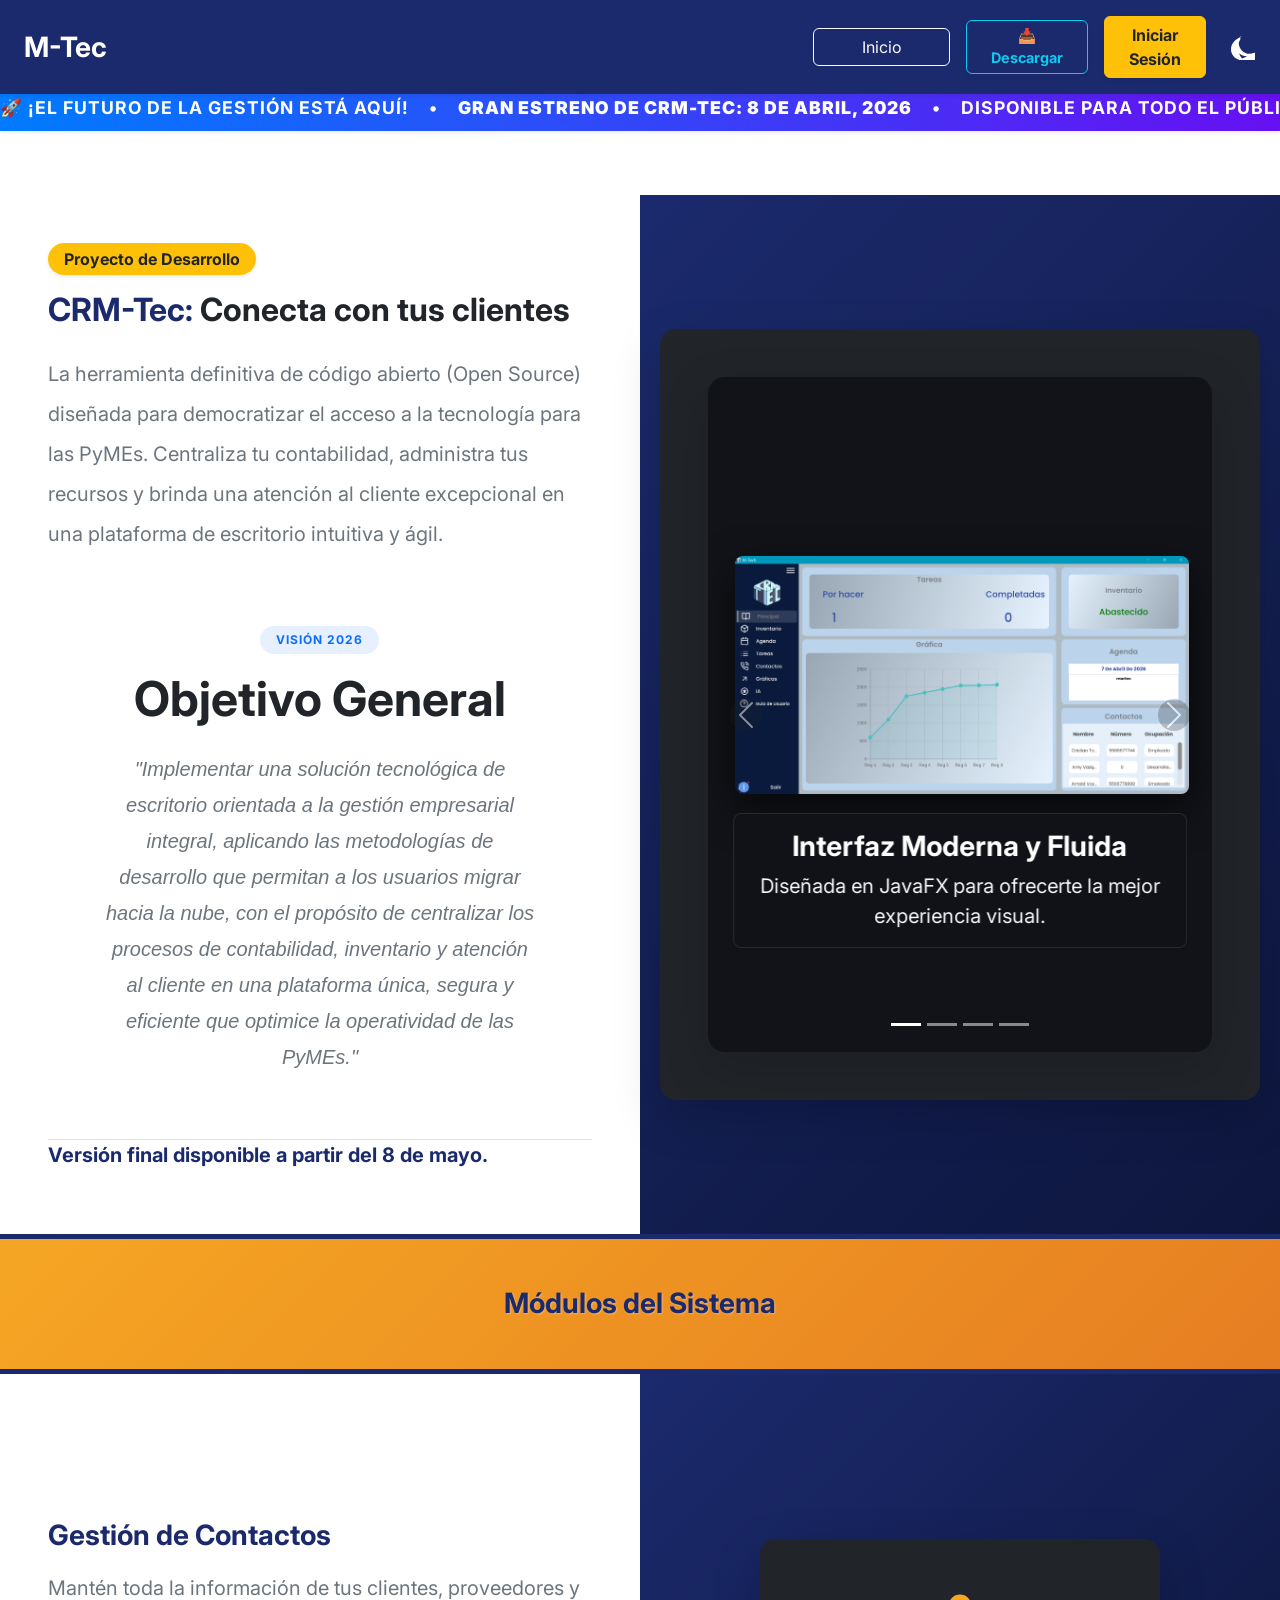
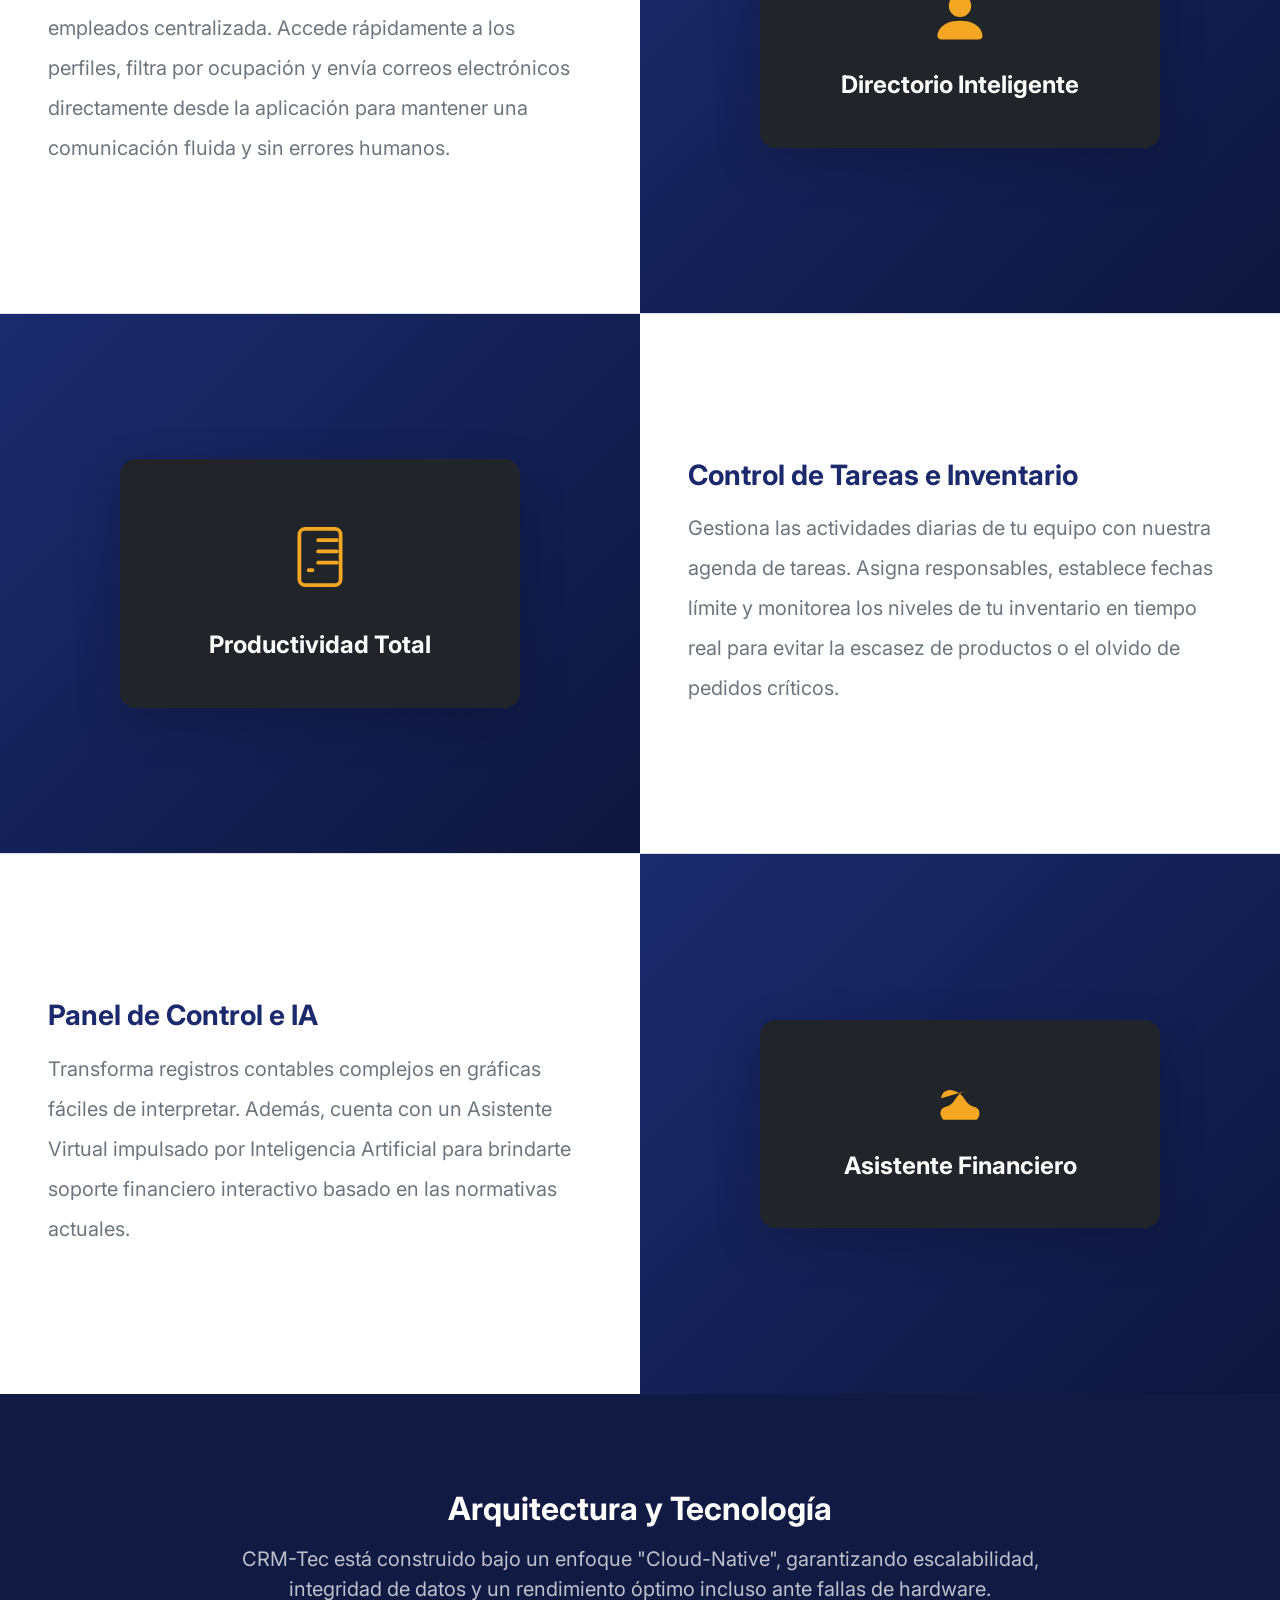
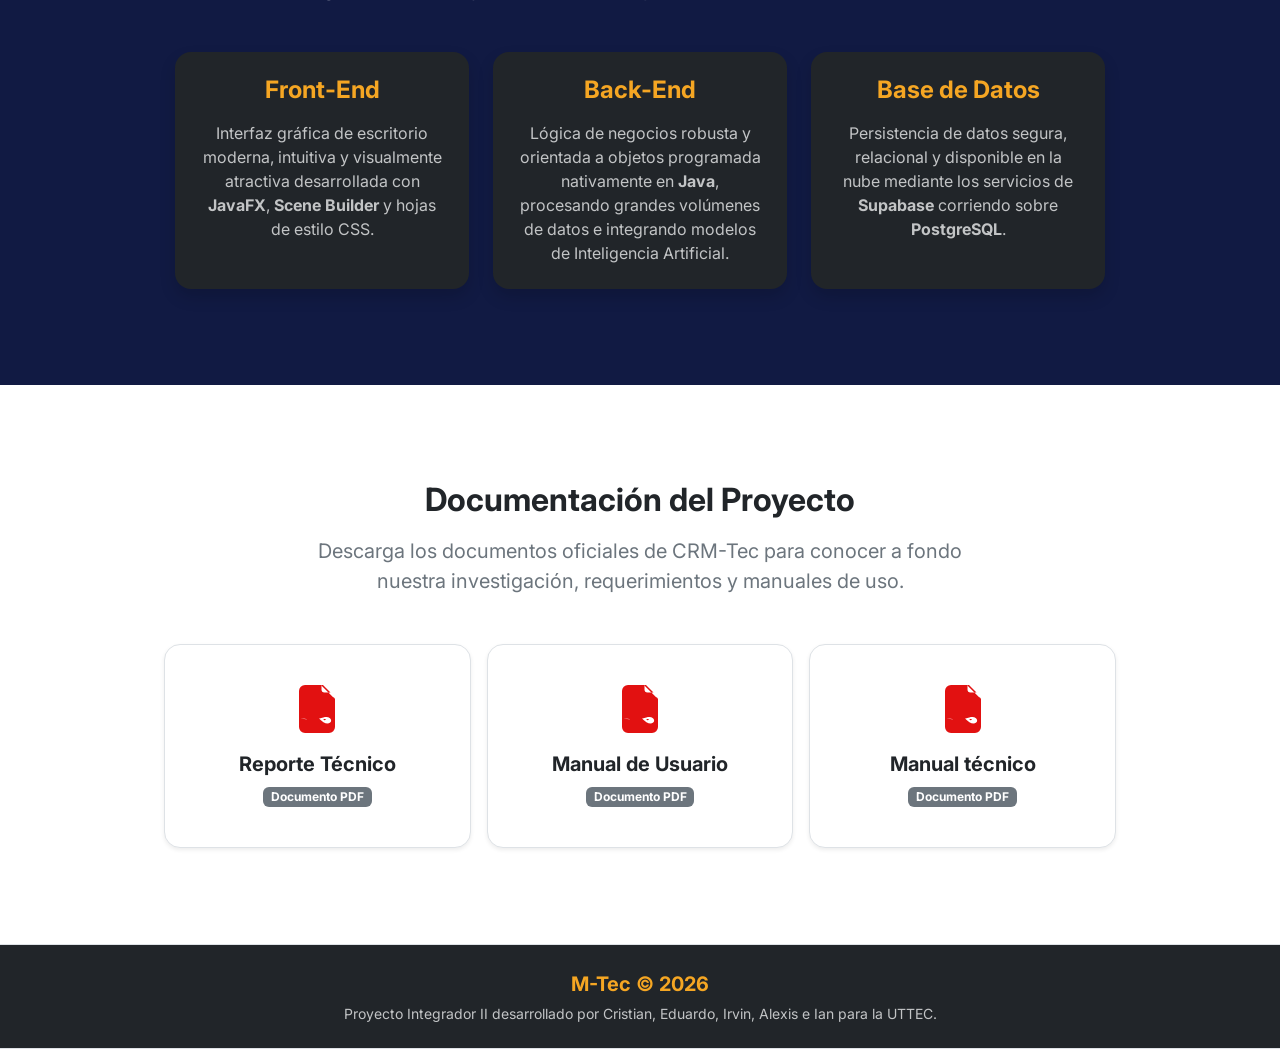
==== commit 6547cbd1: "correos ya sirve garcias" ====
--- a/crm.html
+++ b/crm.html
@@ -6,6 +6,8 @@
   <meta name="viewport" content="width=device-width, initial-scale=1.0">
   <link href="https://cdn.jsdelivr.net/npm/bootstrap@5.3.2/dist/css/bootstrap.min.css" rel="stylesheet">
   <link rel="stylesheet" href="assets/css/index.css">
+  <link rel="icon" href="assets/img/M-TecLogo.jpeg" type="image/x-icon">
+  
   <title>CRM-Tec | Gestión Inteligente</title>
 </head>
 
@@ -54,7 +56,6 @@
       DISPONIBLE PARA TODO EL PÚBLICO &nbsp;&nbsp; • &nbsp;&nbsp;
       ¡PREPÁRATE PARA TRANSFORMAR TU NEGOCIO CON M-Tec! &nbsp;&nbsp; • &nbsp;&nbsp;
       ¡ÚNICAMENTE EN LAS EXPO INTEGRADORAS DEL EDIFICIO C 🖥️! &nbsp;&nbsp; • &nbsp;&nbsp;
-      ¡DI LA PALABRA "BEBOTE" Y TE DAMOS UNA RECOMPENSA EN EL STAND DE M-TEC! &nbsp;&nbsp; • &nbsp;&nbsp;  
       🚀 ¡EL FUTURO DE LA GESTIÓN ESTÁ AQUÍ!
     </div>
   </div>
@@ -68,69 +69,97 @@
           Desarrollo</span>
         <h1 class="display-4 fw-bold mb-4 w-100 fs-2 fs-md-1"><span class="texto-destacado">CRM-Tec:</span> Conecta con
           tus clientes</h1>
-
+  
         <p class="fs-5 text-secondary lh-lg mb-4">
           La herramienta definitiva de código abierto (Open Source) diseñada para democratizar el acceso a la tecnología
           para las PyMEs. Centraliza tu contabilidad, administra tus recursos y brinda una atención al cliente
           excepcional en una plataforma de escritorio intuitiva y ágil.
         </p>
+        <section class="py-5 border-bottom">
+    <div class="container">
+      <div class="row justify-content-center">
+        <div class="col-lg-10 text-center">
+          <span class="badge rounded-pill bg-primary bg-opacity-10 text-primary mb-3 px-3 py-2 fw-bold text-uppercase" style="letter-spacing: 1px;">
+            Visión 2026
+          </span>
+          <h2 class="display-5 fw-bold mb-4">Objetivo General</h2>
+          <p class="lead text-secondary mx-auto" style="max-width: 850px; line-height: 1.8; font-style: italic;">
+            "Implementar una solución tecnológica de escritorio orientada a la gestión empresarial integral, aplicando las metodologías de desarrollo que permitan a los usuarios <strong>migrar hacia la nube</strong>, con el propósito de centralizar los procesos de contabilidad, inventario y atención al cliente en una plataforma única, segura y eficiente que optimice la operatividad de las <strong>PyMEs</strong>."
+          </p>
+        </div>
+      </div>
+    </div>
+  </section>
         <p class="fs-5 fw-bold w-100" style="color: #1B2A6D;">
-          Versión final disponible a partir del 9 de mayo.
-        </p>
-      </div>
-
-      <div class="col-12 col-md-6 divIzq d-flex justify-content-center align-items-center p-4 p-md-5">
+          Versión final disponible a partir del 8 de mayo.
+        </p>
+      </div>
+
+      <div class="col-12 col-md-6 divIzq d-flex justify-content-center align-items-center p-2 p-md-3">
         <div class="card bg-dark text-white border-0 shadow-lg w-100" style="border-radius: 1rem; max-width: 600px;">
-          <div class="card-body text-center p-4 p-md-5">
-
-            <h2 class="card-title fw-bold mb-4 fs-3 fs-md-2">Da el siguiente paso hacía el futuro.</h2>
-
-            <div id="carruselCRM" class="carousel slide carousel-fade rounded overflow-hidden" data-bs-ride="carousel"
-              data-bs-pause="false">
-
-              <div class="carousel-indicators">
-                <button type="button" data-bs-target="#carruselCRM" data-bs-slide-to="0" class="active"
-                  aria-current="true" aria-label="Pantalla 1"></button>
-                <button type="button" data-bs-target="#carruselCRM" data-bs-slide-to="1"
-                  aria-label="Pantalla 2"></button>
-                <button type="button" data-bs-target="#carruselCRM" data-bs-slide-to="2"
-                  aria-label="Pantalla 3"></button>
-                <button type="button" data-bs-target="#carruselCRM" data-bs-slide-to="3"
-                  aria-label="Pantalla 4"></button>
-                <button type="button" data-bs-target="#carruselCRM" data-bs-slide-to="4"
-                  aria-label="Pantalla 5"></button>
-              </div>
-
-              <div class="carousel-inner">
-                <div class="carousel-item active" data-bs-interval="3000">
-                  <img src="assets/img/AgendaM-Tec.jpeg" class="d-block w-100" alt="Módulo de Agenda">
-                </div>
-                <div class="carousel-item" data-bs-interval="3000">
-                  <img src="assets/img/Grafica_Mtec.jpeg" class="d-block w-100" alt="Módulo de Balance">
-                </div>
-                <div class="carousel-item" data-bs-interval="3000">
-                  <img src="assets/img/MAI.jpeg" class="d-block w-100" alt="Asistente Virtual MAI">
-                </div>
-                <div class="carousel-item" data-bs-interval="3000">
-                  <img src="assets/img/tareasM-Tec.jpeg" class="d-block w-100" alt="Módulo de Tareas">
-                </div>
-                <div class="carousel-item" data-bs-interval="3000">
-                  <img src="assets/img/inventarioM-Tec.jpeg" class="d-block w-100" alt="Módulo de Inventario">
-                </div>
-              </div>
-
-              <button class="carousel-control-prev" type="button" data-bs-target="#carruselCRM" data-bs-slide="prev">
-                <span class="carousel-control-prev-icon" aria-hidden="true"></span>
-                <span class="visually-hidden">Anterior</span>
-              </button>
-              <button class="carousel-control-next" type="button" data-bs-target="#carruselCRM" data-bs-slide="next">
-                <span class="carousel-control-next-icon" aria-hidden="true"></span>
-                <span class="visually-hidden">Siguiente</span>
-              </button>
-
-            </div>
-          </div>
-        </div>
+          <section class="container-fluid px-4 px-lg-5 py-5">
+    <div class="row justify-content-center">
+      <div class="col-12 col-xxl-11">
+        
+        <div id="carruselCRM" class="carousel slide carousel-fade shadow-lg rounded-4 overflow-hidden" data-bs-ride="carousel">
+     <div class="carousel-indicators">
+            <button type="button" data-bs-target="#carruselCRM" data-bs-slide-to="0" class="active" aria-current="true" aria-label="Slide 1"></button>
+            <button type="button" data-bs-target="#carruselCRM" data-bs-slide-to="1" aria-label="Slide 2"></button>
+            <button type="button" data-bs-target="#carruselCRM" data-bs-slide-to="2" aria-label="Slide 3"></button>
+              <button type="button" data-bs-target="#carruselCRM" data-bs-slide-to="3" aria-label="Slide 4"></button>
+          
+          
+          </div>
+
+          <div class="carousel-inner">
+            
+            <div class="carousel-item active" data-bs-interval="4000">
+              <img src="assets/img/Principal.png" class="d-block w-100 img-carrusel-hero" alt="Vista del Panel de CRM-Tec">
+              <div class="carousel-caption d-none d-md-block bg-dark bg-opacity-50 rounded-3 p-3 mb-4 backdrop-blur">
+                <h3 class="fw-bold text-white">Interfaz Moderna y Fluida</h3>
+                <p class="fs-5 text-light mb-0">Diseñada en JavaFX para ofrecerte la mejor experiencia visual.</p>
+              </div>
+            </div>
+
+            <div class="carousel-item" data-bs-interval="4000">
+              <img src="assets/img/inventarioM-Tec.png" class="d-block w-100 img-carrusel-hero" alt="Gestión de Inventario">
+              <div class="carousel-caption d-none d-md-block bg-dark bg-opacity-50 rounded-3 p-3 mb-4 backdrop-blur">
+                <h3 class="fw-bold text-white">Control Total de tu Inventario</h3>
+                <p class="fs-5 text-light mb-0">Monitorea tus productos y existencias en tiempo real.</p>
+              </div>
+            </div>
+
+            <div class="carousel-item" data-bs-interval="4000">
+              <img src="assets/img/MAI.jpeg" class="d-block w-100 img-carrusel-hero" alt="Inteligencia Artificial Gemini">
+              <div class="carousel-caption d-none d-md-block bg-dark bg-opacity-50 rounded-3 p-3 mb-4 backdrop-blur">
+                <h3 class="fw-bold text-white">Potenciado por IA</h3>
+                <p class="fs-5 text-light mb-0">Asistencia inteligente gracias a la integración con Gemini.</p>
+              </div>
+            </div>
+
+
+            <div class="carousel-item" data-bs-interval="4000">
+              <img src="assets/img/tareasM-Tec.jpeg" class="d-block w-100 img-carrusel-hero" alt="Gestión de Tareas">
+              <div class="carousel-caption d-none d-md-block bg-dark bg-opacity-50 rounded-3 p-3 mb-4 backdrop-blur">
+                <h3 class="fw-bold text-white">Distribución eficiente</h3>
+                <p class="fs-5 text-light mb-0">Gestor de tareas que te permite seguir el ritmo en tu día</p>
+              </div>
+            </div>
+
+          </div>
+
+          <button class="carousel-control-prev" type="button" data-bs-target="#carruselCRM" data-bs-slide="prev">
+            <span class="carousel-control-prev-icon p-3 bg-dark rounded-circle bg-opacity-50" aria-hidden="true"></span>
+            <span class="visually-hidden">Anterior</span>
+          </button>
+          <button class="carousel-control-next" type="button" data-bs-target="#carruselCRM" data-bs-slide="next">
+            <span class="carousel-control-next-icon p-3 bg-dark rounded-circle bg-opacity-50" aria-hidden="true"></span>
+            <span class="visually-hidden">Siguiente</span>
+          </button>
+        </div>
+      </div>
+    </div>
+  </section>
       </div>
     </div>
 
@@ -172,7 +201,7 @@
           style="border-radius: 1rem; max-width: 400px; width: 100%;">
           <div class="card-body text-center p-4 p-md-5">
             <div class="mb-4">
-              <svg xmlns="http://www.w3.org/2000/svg" width="60" height="60" class="icono-paso" fill="#F5A623"
+              <svg xmlns="http://www.w3.org/2000/svg" width="60" height="100" class="icono-paso" fill="#F5A623"
                 viewBox="0 0 16 16">
                 <path
                   d="M12.5 3a.5.5 0 0 1 0 1h-5a.5.5 0 0 1 0-1h5zm0 3a.5.5 0 0 1 0 1h-5a.5.5 0 0 1 0-1h5zm.5 3.5a.5.5 0 0 0-.5-.5h-5a.5.5 0 0 0 0 1h5a.5.5 0 0 0 .5-.5zm-6.5 2a.5.5 0 0 0-.5-.5h-1a.5.5 0 0 0 0 1h1a.5.5 0 0 0 .5-.5z" />
--- a/assets/css/index.css
+++ b/assets/css/index.css
@@ -139,7 +139,61 @@
   100% { transform: translateX(-100%); }
 }
 
-/* Pausar al pasar el mouse para que puedan leer bien */
-.anuncio-estreno:hover .marquee-text {
-  animation-play-state: paused;
+/* ==========================================
+   CARRUSEL A PRUEBA DE BALAS (IMÁGENES MIXTAS)
+   ========================================== */
+
+/* 1. Contenedor principal oscuro y elegante */
+#carruselCRM .carousel-inner {
+  background-color: #111318; /* Gris muy oscuro, casi negro */
+  border-radius: 1rem;
+}
+
+/* 2. Altura fija del carrusel */
+#carruselCRM .carousel-item {
+  height: 75vh;
+  min-height: 550px;
+  text-align: center; /* Centrado horizontal automático */
+}
+
+/* 3. El truco maestro: Pseudo-elemento para centrado vertical perfecto */
+#carruselCRM .carousel-item::before {
+  content: '';
+  display: inline-block;
+  height: 100%;
+  vertical-align: middle;
+}
+
+/* 4. Las imágenes adaptables */
+.img-carrusel-hero {
+  display: inline-block !important;
+  vertical-align: middle;
+  max-width: 90% !important;
+  max-height: 80% !important; /* Le damos un respiro extra abajo */
+  width: auto !important;
+  height: auto !important;
+  border-radius: 8px;
+  box-shadow: 0 15px 40px rgba(0,0,0,0.6); 
+  
+  /* EL TRUCO PARA SUBIRLA: Los valores negativos mueven hacia arriba */
+  transform: translateY(-40px); /* Puedes cambiar este -40px por -20px o -60px según te guste */
+}
+
+/* 5. Ajuste del cuadro de texto para que esté centrado y no estorbe */
+.backdrop-blur {
+  position: absolute;
+  
+  /* EL TRUCO PARA SUBIR EL TEXTO: Aumentamos la distancia desde el suelo */
+  bottom: 80px; /* Antes era 25px. Si lo quieres aún más arriba, ponle 100px o 120px */
+  
+  left: 50%;
+  transform: translateX(-50%);
+  width: 90%;
+  max-width: 600px;
+  background-color: rgba(17, 19, 24, 0.85) !important;
+  backdrop-filter: blur(10px);
+  -webkit-backdrop-filter: blur(10px);
+  border: 1px solid rgba(255, 255, 255, 0.1);
+  border-radius: 12px;
+  padding: 1.5rem;
 }
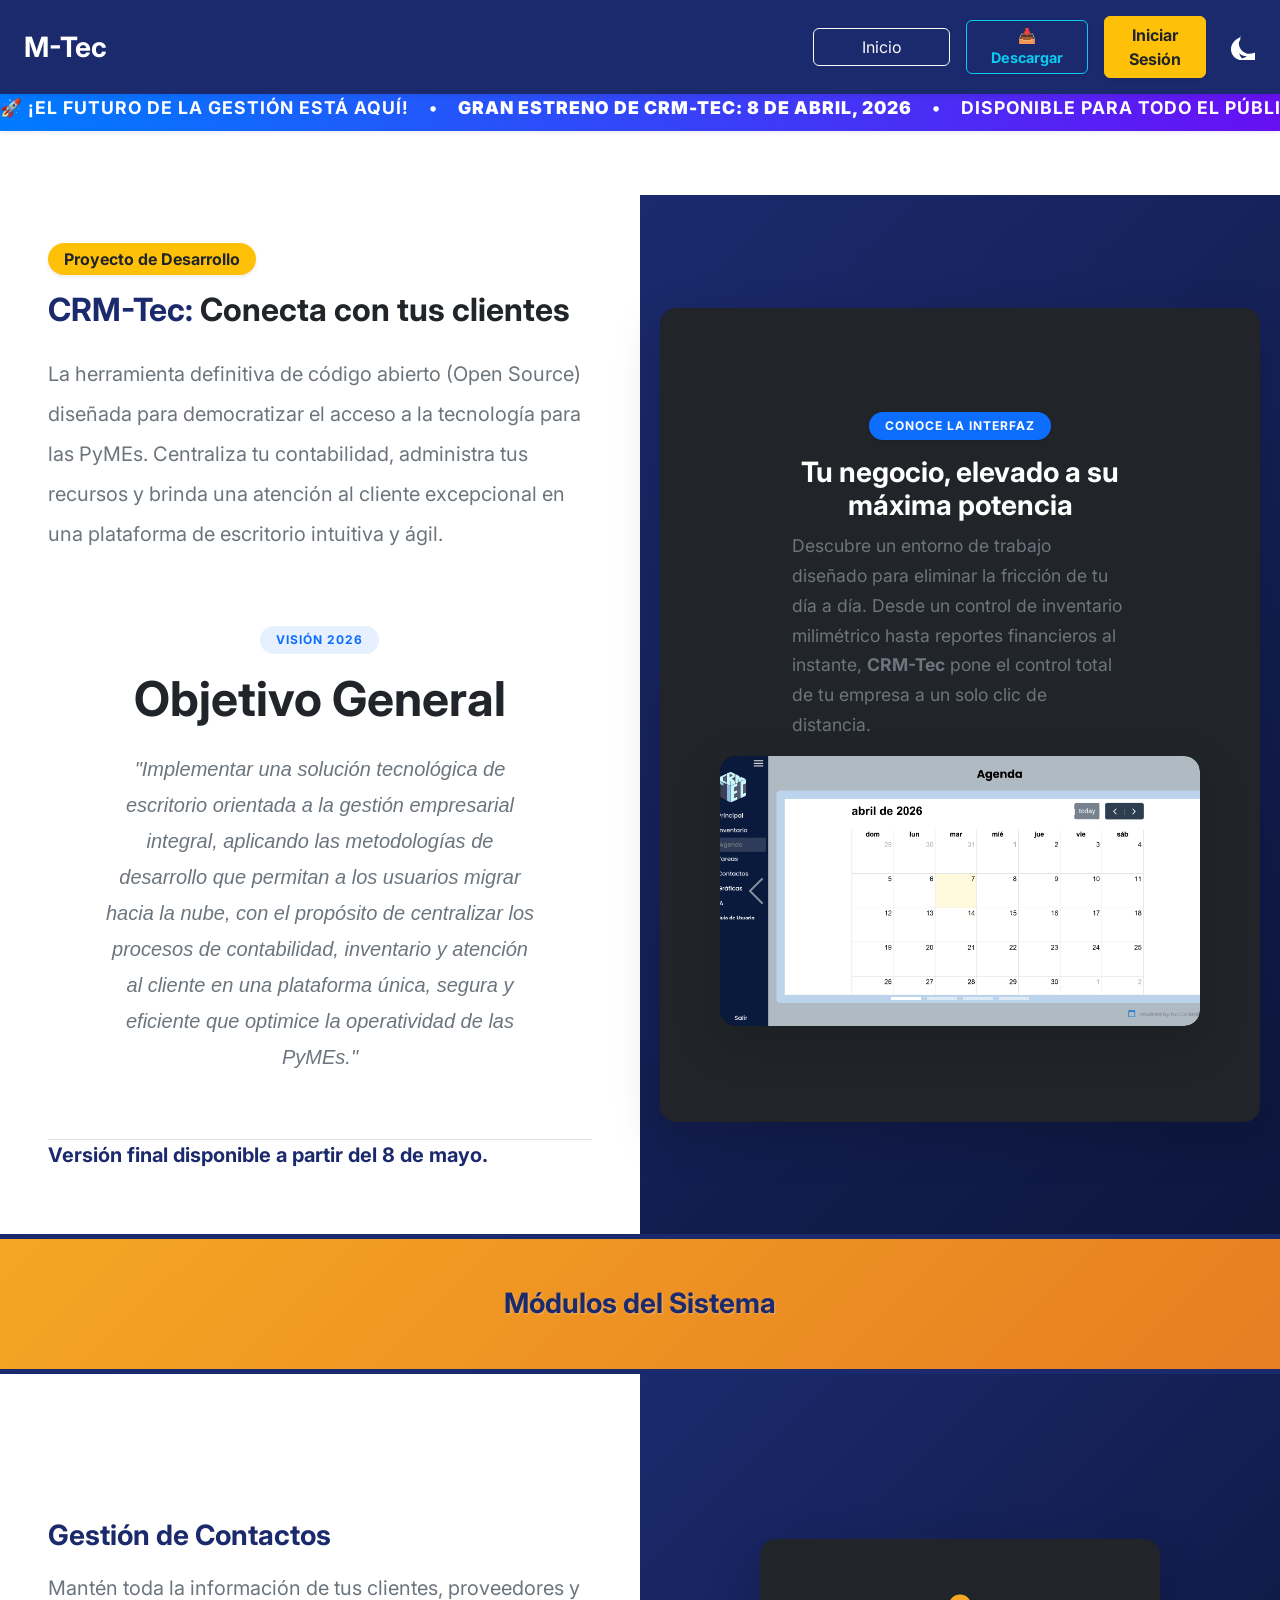
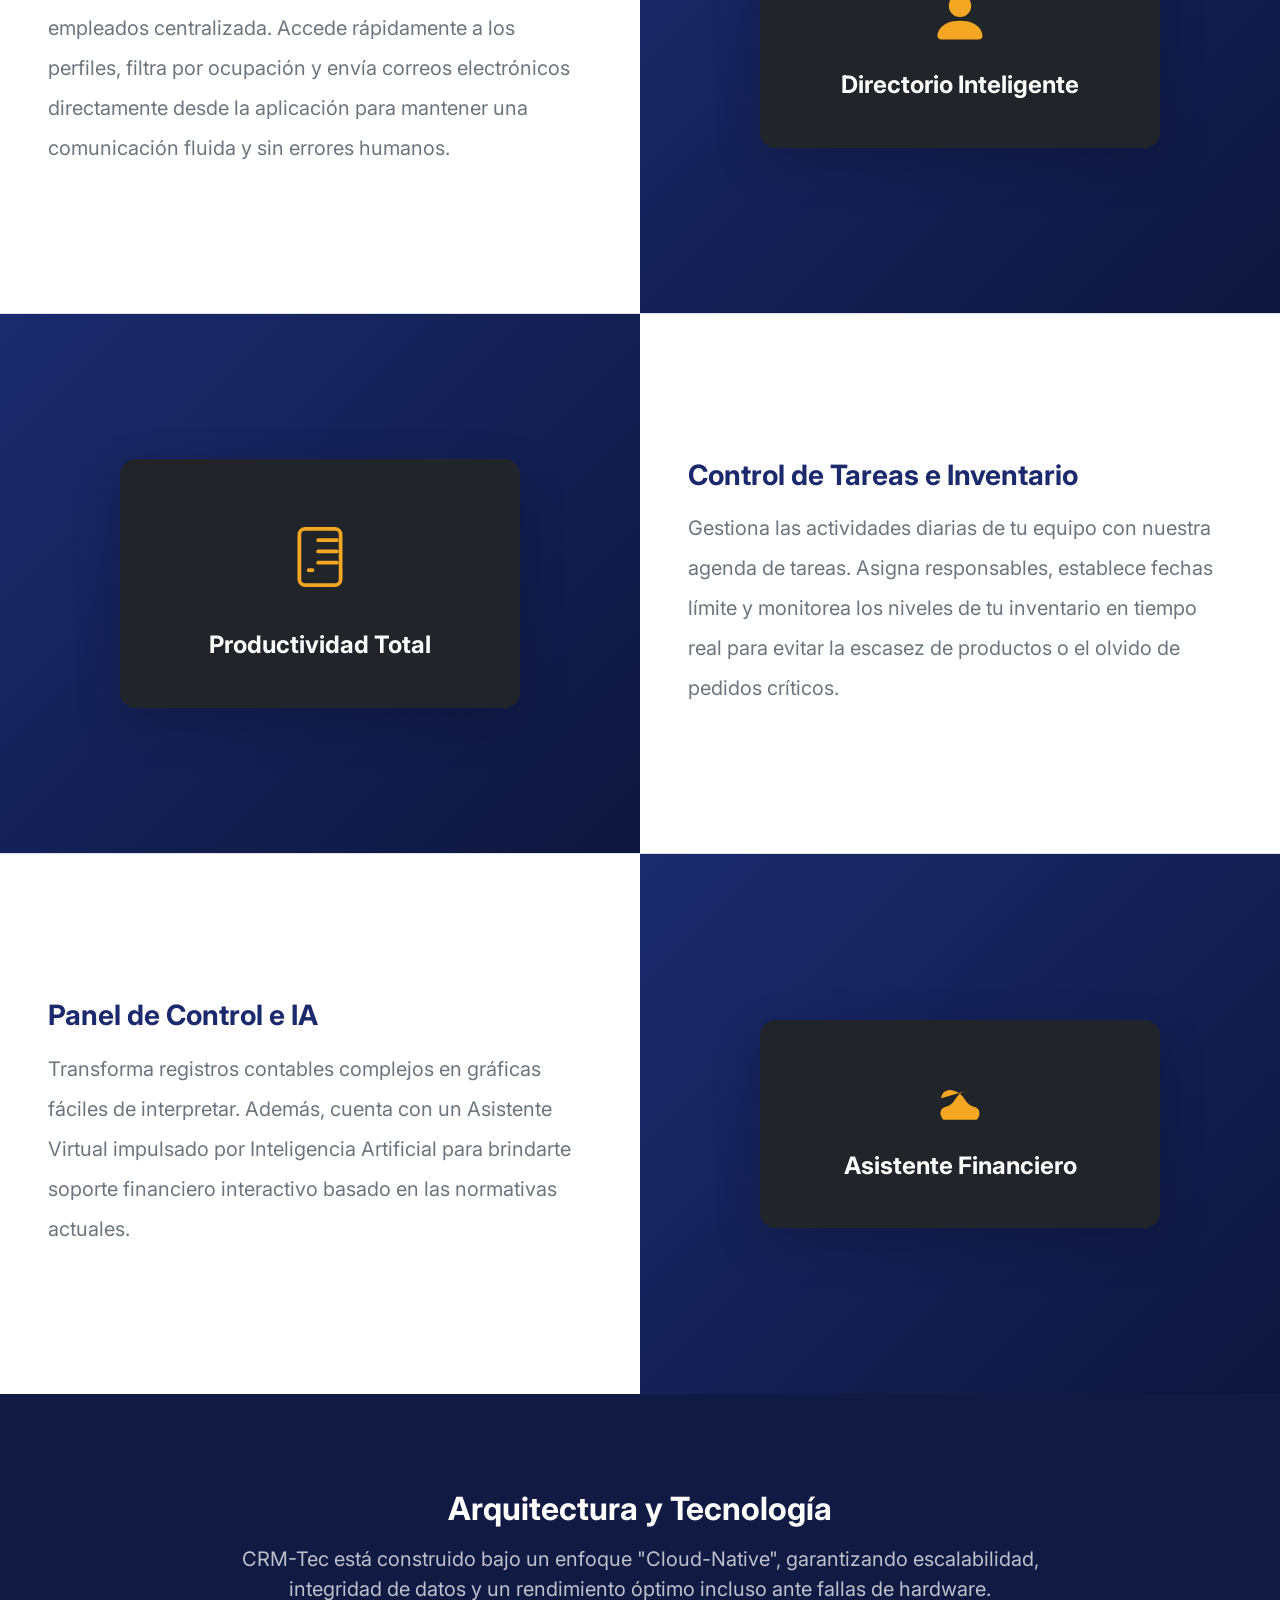
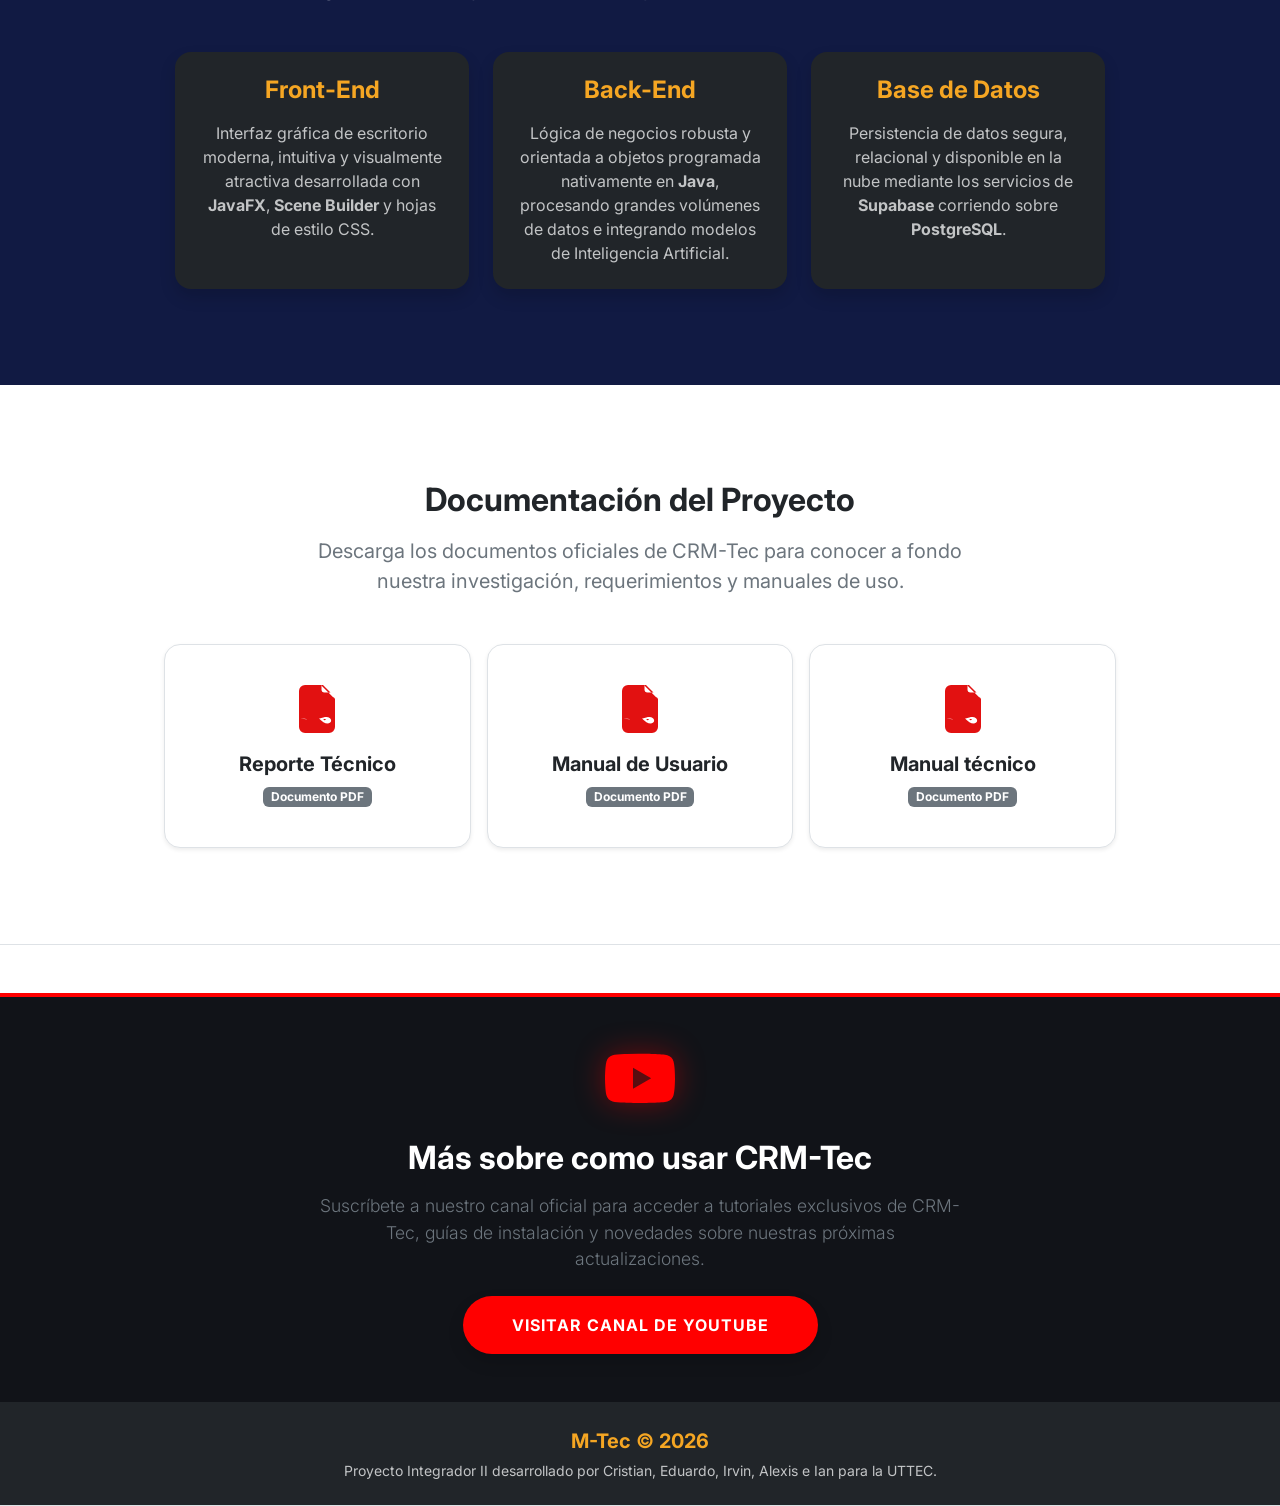
==== commit 064537d8: "ya quedó el carrusel" ====
--- a/crm.html
+++ b/crm.html
@@ -101,62 +101,77 @@
     <div class="row justify-content-center">
       <div class="col-12 col-xxl-11">
         
-        <div id="carruselCRM" class="carousel slide carousel-fade shadow-lg rounded-4 overflow-hidden" data-bs-ride="carousel">
-     <div class="carousel-indicators">
+        <section class="container-xl py-5">
+       <section class="container-xl py-2">
+    
+    <div class="row justify-content-center mb-2">
+      <div class="col-12 col-md-11 col-lg-9">
+        
+        <div class="text-center">
+          <span class="badge rounded-pill text-bg-primary mb-3 px-3 py-2 fw-bold text-uppercase shadow-sm" style="letter-spacing: 1px; font-size: 0.75rem;">
+            Conoce la Interfaz
+          </span>
+          <h2 class="fw-bold mb-2 fs-3">Tu negocio, elevado a su máxima potencia</h2>
+        </div>
+
+        <p class="text-secondary text-start mb-0" style="font-size: 1.1rem; line-height: 1.7;">
+          Descubre un entorno de trabajo diseñado para eliminar la fricción de tu día a día. Desde un control de inventario milimétrico hasta reportes financieros al instante, <strong>CRM-Tec</strong> pone el control total de tu empresa a un solo clic de distancia.
+        </p>
+
+      </div>
+    </div>
+
+    <div class="row justify-content-center">
+      <div class="col-12">
+        <div id="carruselCRM" class="carousel slide carousel-fade shadow-lg rounded-4 overflow-hidden" data-bs-ride="carousel" data-bs-pause="false">
+          </div>
+      </div>
+    </div>
+    
+  </section>
+
+    <div class="row justify-content-center">
+      <div class="col-12">
+        
+        <div id="carruselCRM" class="carousel slide carousel-fade shadow-lg rounded-4 overflow-hidden" data-bs-ride="carousel" data-bs-pause="false">
+          <div class="carousel-indicators">
             <button type="button" data-bs-target="#carruselCRM" data-bs-slide-to="0" class="active" aria-current="true" aria-label="Slide 1"></button>
             <button type="button" data-bs-target="#carruselCRM" data-bs-slide-to="1" aria-label="Slide 2"></button>
             <button type="button" data-bs-target="#carruselCRM" data-bs-slide-to="2" aria-label="Slide 3"></button>
-              <button type="button" data-bs-target="#carruselCRM" data-bs-slide-to="3" aria-label="Slide 4"></button>
-          
-          
+            <button type="button" data-bs-target="#carruselCRM" data-bs-slide-to="3" aria-label="Slide 4"></button>
           </div>
 
           <div class="carousel-inner">
+            <div class="carousel-item active" data-bs-interval="3000">
+              <img src="assets/img/AgendaM-Tec.png" class="d-block w-100 object-fit-cover" alt="Vista Principal de CRM-Tec">
+            </div>
             
-            <div class="carousel-item active" data-bs-interval="4000">
-              <img src="assets/img/Principal.png" class="d-block w-100 img-carrusel-hero" alt="Vista del Panel de CRM-Tec">
-              <div class="carousel-caption d-none d-md-block bg-dark bg-opacity-50 rounded-3 p-3 mb-4 backdrop-blur">
-                <h3 class="fw-bold text-white">Interfaz Moderna y Fluida</h3>
-                <p class="fs-5 text-light mb-0">Diseñada en JavaFX para ofrecerte la mejor experiencia visual.</p>
-              </div>
-            </div>
-
-            <div class="carousel-item" data-bs-interval="4000">
-              <img src="assets/img/inventarioM-Tec.png" class="d-block w-100 img-carrusel-hero" alt="Gestión de Inventario">
-              <div class="carousel-caption d-none d-md-block bg-dark bg-opacity-50 rounded-3 p-3 mb-4 backdrop-blur">
-                <h3 class="fw-bold text-white">Control Total de tu Inventario</h3>
-                <p class="fs-5 text-light mb-0">Monitorea tus productos y existencias en tiempo real.</p>
-              </div>
-            </div>
-
-            <div class="carousel-item" data-bs-interval="4000">
-              <img src="assets/img/MAI.jpeg" class="d-block w-100 img-carrusel-hero" alt="Inteligencia Artificial Gemini">
-              <div class="carousel-caption d-none d-md-block bg-dark bg-opacity-50 rounded-3 p-3 mb-4 backdrop-blur">
-                <h3 class="fw-bold text-white">Potenciado por IA</h3>
-                <p class="fs-5 text-light mb-0">Asistencia inteligente gracias a la integración con Gemini.</p>
-              </div>
-            </div>
-
-
-            <div class="carousel-item" data-bs-interval="4000">
-              <img src="assets/img/tareasM-Tec.jpeg" class="d-block w-100 img-carrusel-hero" alt="Gestión de Tareas">
-              <div class="carousel-caption d-none d-md-block bg-dark bg-opacity-50 rounded-3 p-3 mb-4 backdrop-blur">
-                <h3 class="fw-bold text-white">Distribución eficiente</h3>
-                <p class="fs-5 text-light mb-0">Gestor de tareas que te permite seguir el ritmo en tu día</p>
-              </div>
-            </div>
-
+            <div class="carousel-item" data-bs-interval="3000">
+              <img src="assets/img/balanceM-tec.jpeg" class="d-block w-100 object-fit-cover" alt="Asistente MAI">
+            </div>
+            
+            <div class="carousel-item" data-bs-interval="3000">
+              <img src="assets/img/GraficaM-tec.png" class="d-block w-100 object-fit-cover" alt="Reportes y Gráficas">
+            </div>
+
+            <div class="carousel-item" data-bs-interval="3000">
+              <img src="assets/img/Principal.png" class="d-block w-100 object-fit-cover" alt="Gestión de Tareas">
+            </div>
           </div>
 
           <button class="carousel-control-prev" type="button" data-bs-target="#carruselCRM" data-bs-slide="prev">
-            <span class="carousel-control-prev-icon p-3 bg-dark rounded-circle bg-opacity-50" aria-hidden="true"></span>
+            <span class="carousel-control-prev-icon" aria-hidden="true"></span>
             <span class="visually-hidden">Anterior</span>
           </button>
           <button class="carousel-control-next" type="button" data-bs-target="#carruselCRM" data-bs-slide="next">
-            <span class="carousel-control-next-icon p-3 bg-dark rounded-circle bg-opacity-50" aria-hidden="true"></span>
+            <span class="carousel-control-next-icon" aria-hidden="true"></span>
             <span class="visually-hidden">Siguiente</span>
           </button>
         </div>
+
+      </div>
+    </div>
+  </section>
       </div>
     </div>
   </section>
@@ -349,7 +364,30 @@
         </div>
       </div>
     </div>
-
+  <section class="py-5 mt-5" style="background-color: #111318; border-top: 4px solid #FF0000;">
+    <div class="container text-center">
+      <div class="row justify-content-center">
+        <div class="col-lg-8 col-xl-7">
+          
+          <div class="mb-4">
+            <svg xmlns="http://www.w3.org/2000/svg" width="70" height="70" fill="#FF0000" viewBox="0 0 16 16" style="filter: drop-shadow(0 0 15px rgba(255,0,0,0.4));">
+              <path d="M8.051 1.999h.089c.822.003 4.987.033 6.11.335a2.01 2.01 0 0 1 1.415 1.42c.101.38.172.883.22 1.402l.01.104.022.26.008.104c.065.914.073 1.77.074 1.957v.075c-.001.194-.01 1.05-.074 1.957l-.008.103-.022.26-.01.104c-.048.519-.119 1.023-.22 1.402a2.01 2.01 0 0 1-1.415 1.42c-1.16.312-5.569.334-6.18.335h-.142c-.309 0-1.587-.006-2.927-.052l-.17-.006-.087-.004-.171-.007-.171-.007c-1.11-.049-2.167-.128-2.654-.26a2.01 2.01 0 0 1-1.415-1.419c-.111-.417-.185-.986-.235-1.558L.09 9.82l-.008-.104A31.4 31.4 0 0 1 0 7.68v-.123c.002-.215.01-.958.064-1.778l.007-.103.003-.052.008-.104.022-.26.01-.104c.048-.519.119-1.023.22-1.402a2.01 2.01 0 0 1 1.415-1.42c.487-.13 1.544-.21 2.654-.26l.17-.007.172-.006.086-.003.171-.007A99.788 99.788 0 0 1 7.858 2h.193zM6.4 5.209v4.818l4.157-2.408L6.4 5.209z"/>
+            </svg>
+          </div>
+
+          <h2 class="fw-bold text-white mb-3">Más sobre como usar CRM-Tec</h2>
+          <p class="lead text-secondary mb-4" style="font-size: 1.1rem;">
+            Suscríbete a nuestro canal oficial para acceder a tutoriales exclusivos de CRM-Tec, guías de instalación y novedades sobre nuestras próximas actualizaciones.
+          </p>
+
+          <a href="https://www.youtube.com/channel/UC510bIYkTGe8MbDc76Wtjvw" target="_blank" rel="noopener noreferrer" class="btn btn-youtube fw-bold px-5 py-3 rounded-pill text-uppercase shadow">
+            Visitar Canal de YouTube
+          </a>
+
+        </div>
+      </div>
+    </div>
+  </section>
     <footer class="bg-dark text-white text-center py-4">
       <div class="container px-3">
         <p class="mb-1 fw-bold fs-5" style="color: #F5A623;">M-Tec &copy; 2026</p>
--- a/assets/css/index.css
+++ b/assets/css/index.css
@@ -139,61 +139,55 @@
   100% { transform: translateX(-100%); }
 }
 
+
+
 /* ==========================================
-   CARRUSEL A PRUEBA DE BALAS (IMÁGENES MIXTAS)
+   BOTÓN YOUTUBE PERSONALIZADO
+   ========================================== */
+.btn-youtube {
+  background-color: #FF0000;
+  color: #FFFFFF;
+  letter-spacing: 1px;
+  transition: all 0.3s cubic-bezier(0.175, 0.885, 0.32, 1.275); /* Efecto de rebote suave */
+}
+
+.btn-youtube:hover {
+  background-color: #cc0000;
+  color: #FFFFFF;
+  transform: scale(1.05) translateY(-3px);
+  box-shadow: 0 10px 25px rgba(255, 0, 0, 0.4) !important;
+}
+
+/* ==========================================
+   CARRUSEL M-TEC: LA PANTALLA DEFINITIVA
    ========================================== */
 
-/* 1. Contenedor principal oscuro y elegante */
+/* 1. Creamos la "Pantalla" con formato de monitor 16:9 */
 #carruselCRM .carousel-inner {
-  background-color: #111318; /* Gris muy oscuro, casi negro */
-  border-radius: 1rem;
+  width: 100%;
+  aspect-ratio: 16 / 9; /* Fuerza a la caja a ser un rectángulo perfecto */
+  max-height: 75vh; /* Evita que crezca infinitamente en pantallas gigantes */
+  background-color: #111318; /* Fondo de gala */
+  border-radius: 15px;
+  box-shadow: 0 15px 35px rgba(0,0,0,0.3);
 }
 
-/* 2. Altura fija del carrusel */
+/* 2. Obligamos a los items a usar el 100% de esa pantalla */
 #carruselCRM .carousel-item {
-  height: 75vh;
-  min-height: 550px;
-  text-align: center; /* Centrado horizontal automático */
+  height: 100%;
 }
 
-/* 3. El truco maestro: Pseudo-elemento para centrado vertical perfecto */
-#carruselCRM .carousel-item::before {
-  content: '';
-  display: inline-block;
+/* 3. Las capturas de pantalla se ajustan suavemente en el centro */
+/* 3. Las capturas de pantalla estiradas a la fuerza */
+#carruselCRM .carousel-item img {
+  width: 100%;
   height: 100%;
-  vertical-align: middle;
-}
-
-/* 4. Las imágenes adaptables */
-.img-carrusel-hero {
-  display: inline-block !important;
-  vertical-align: middle;
-  max-width: 90% !important;
-  max-height: 80% !important; /* Le damos un respiro extra abajo */
-  width: auto !important;
-  height: auto !important;
-  border-radius: 8px;
-  box-shadow: 0 15px 40px rgba(0,0,0,0.6); 
   
-  /* EL TRUCO PARA SUBIRLA: Los valores negativos mueven hacia arriba */
-  transform: translateY(-40px); /* Puedes cambiar este -40px por -20px o -60px según te guste */
-}
-
-/* 5. Ajuste del cuadro de texto para que esté centrado y no estorbe */
-.backdrop-blur {
-  position: absolute;
+  /* EL SECRETO: 'fill' ignora la proporción original y estira la imagen 
+     para rellenar toda la caja, cueste lo que cueste */
+  object-fit: fill; 
   
-  /* EL TRUCO PARA SUBIR EL TEXTO: Aumentamos la distancia desde el suelo */
-  bottom: 80px; /* Antes era 25px. Si lo quieres aún más arriba, ponle 100px o 120px */
-  
-  left: 50%;
-  transform: translateX(-50%);
-  width: 90%;
-  max-width: 600px;
-  background-color: rgba(17, 19, 24, 0.85) !important;
-  backdrop-filter: blur(10px);
-  -webkit-backdrop-filter: blur(10px);
-  border: 1px solid rgba(255, 255, 255, 0.1);
-  border-radius: 12px;
-  padding: 1.5rem;
+  /* Quitamos el padding para que la imagen toque el techo y el piso */
+  padding: 0; 
+  border-radius: 15px; /* Para que las esquinas de la foto coincidan con la caja */
 }
